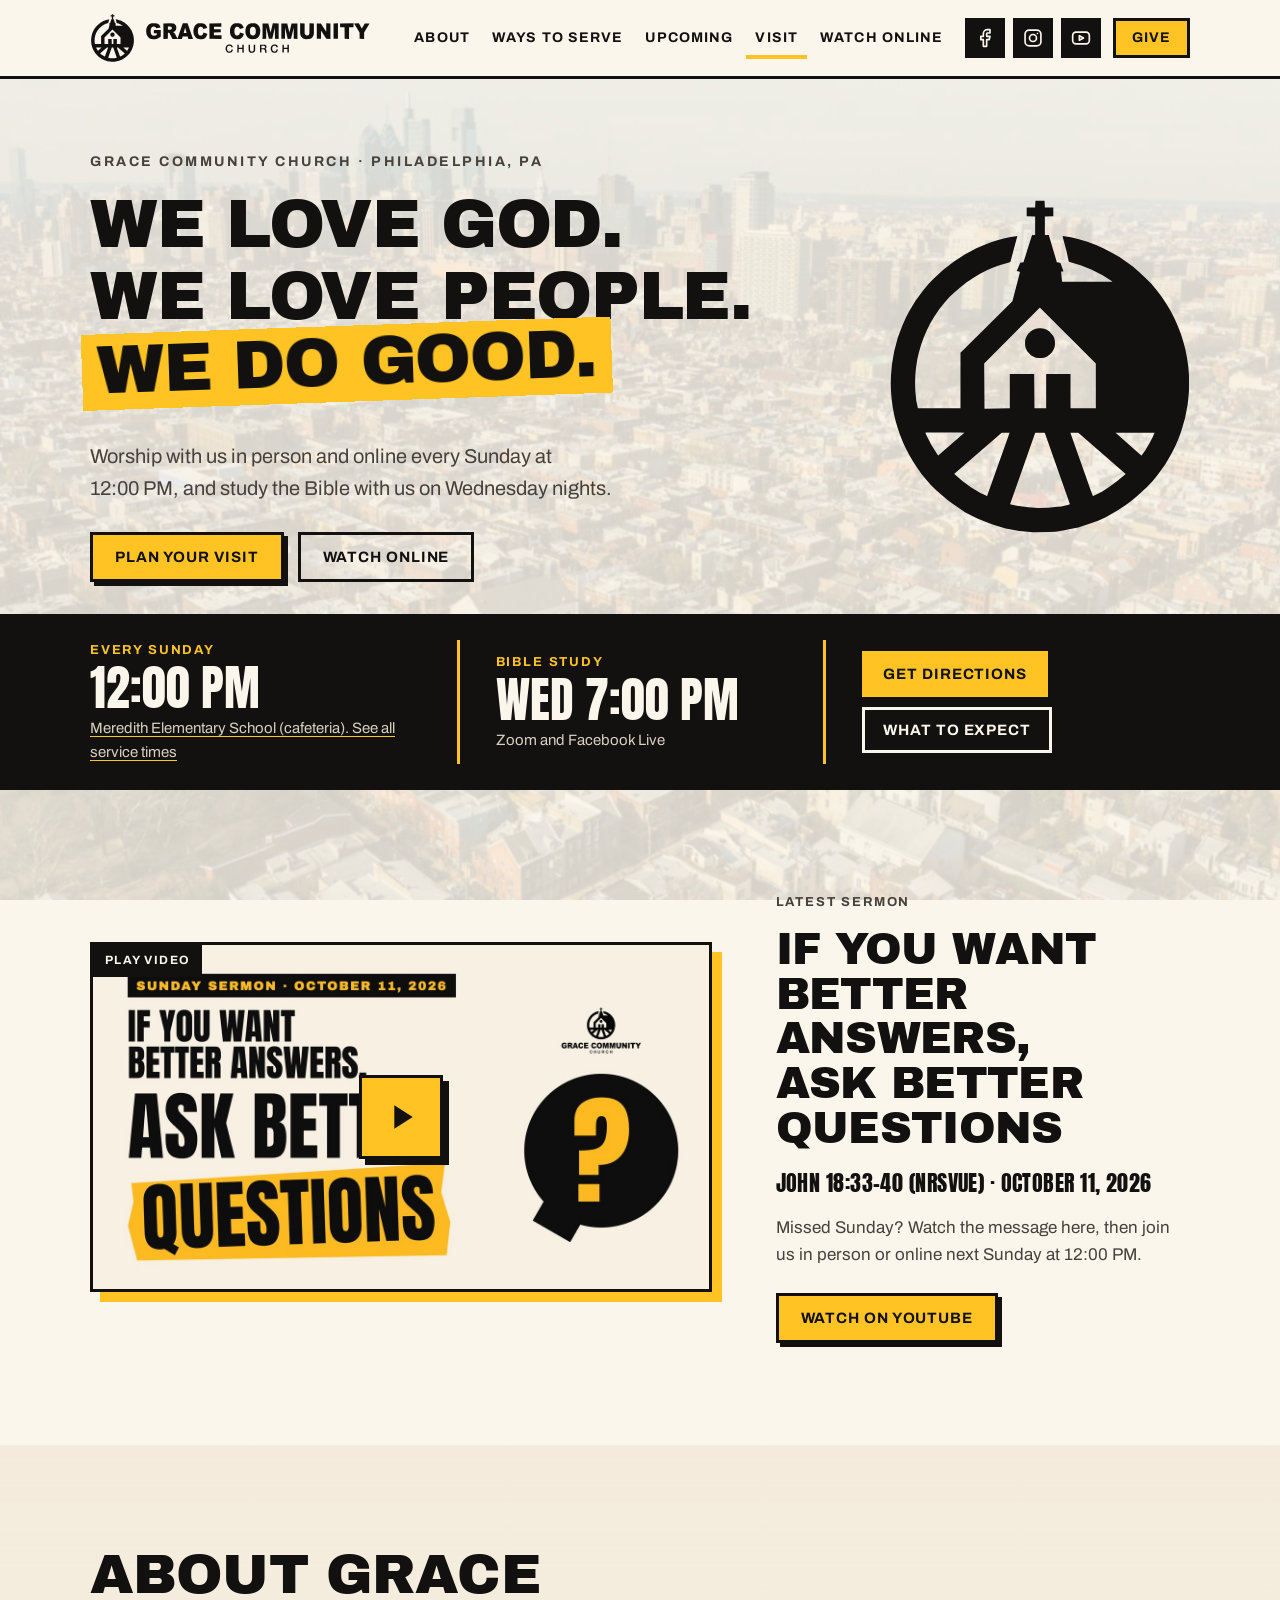
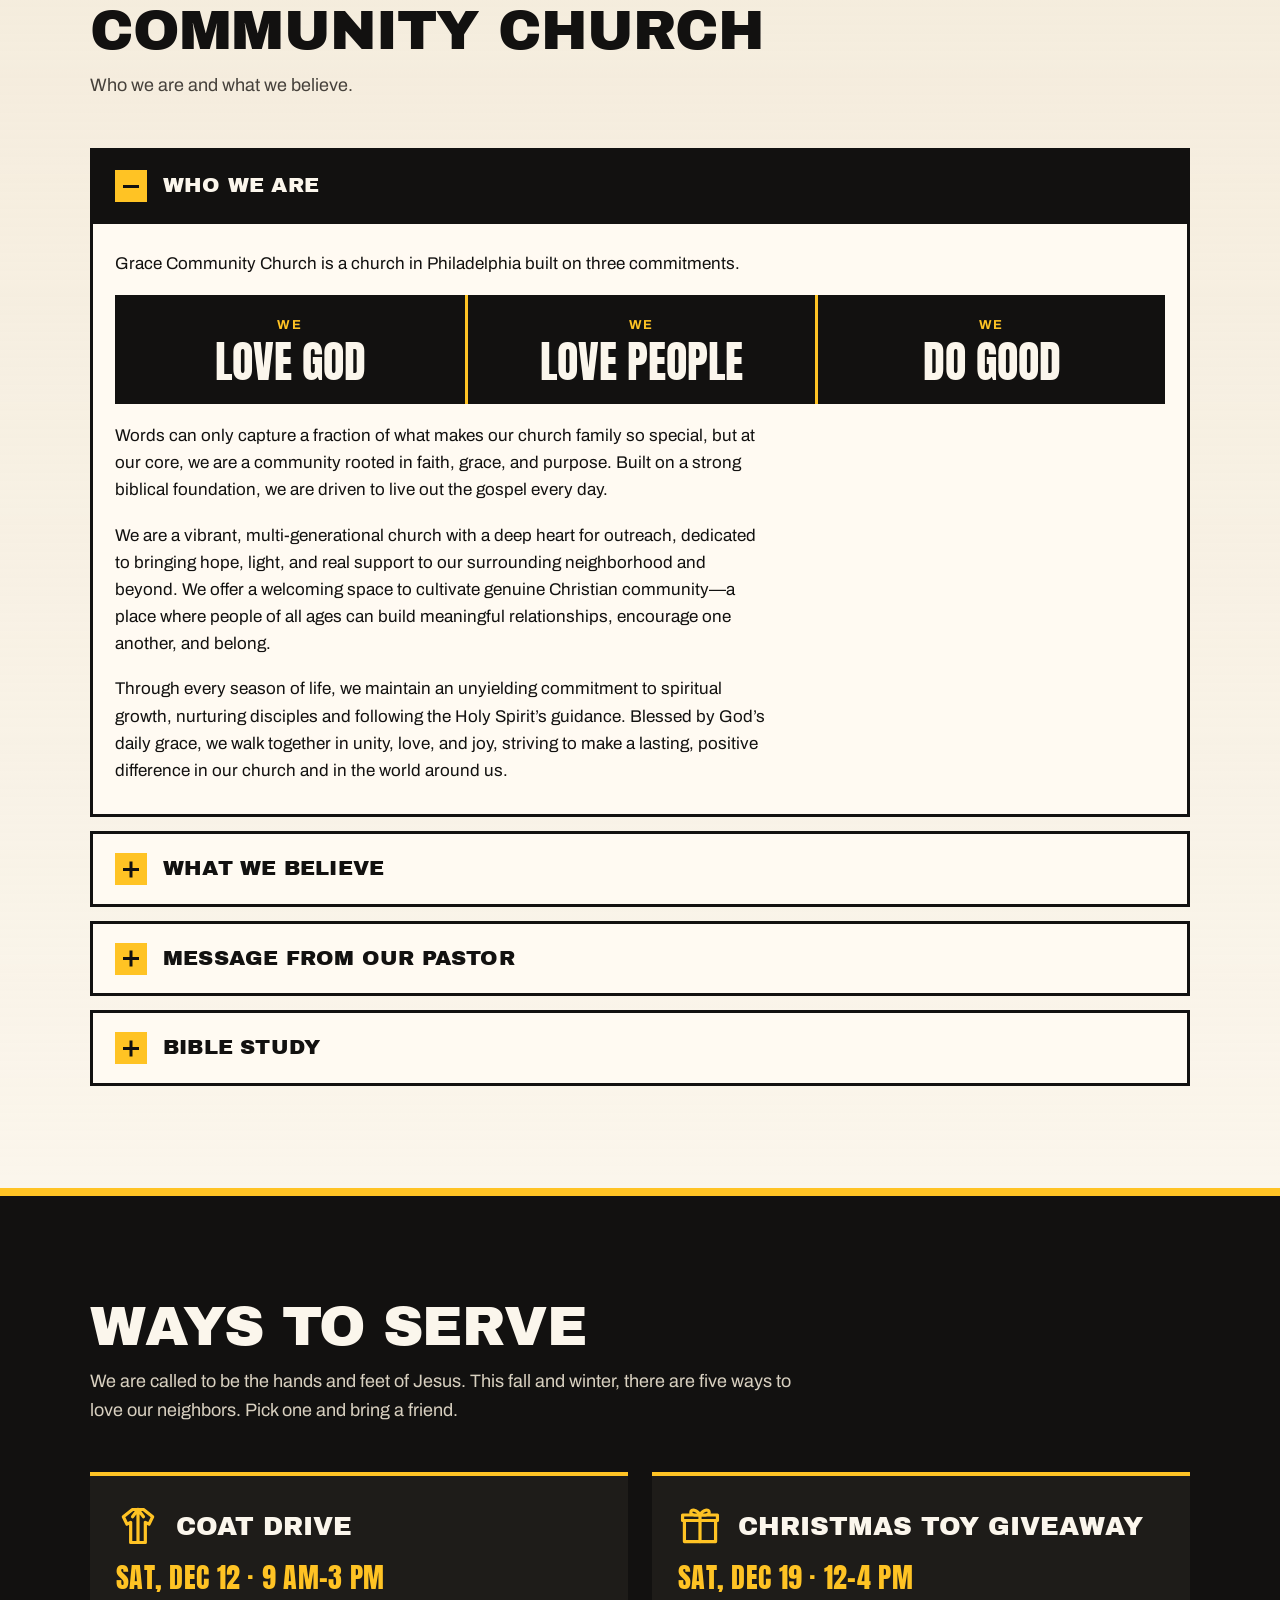
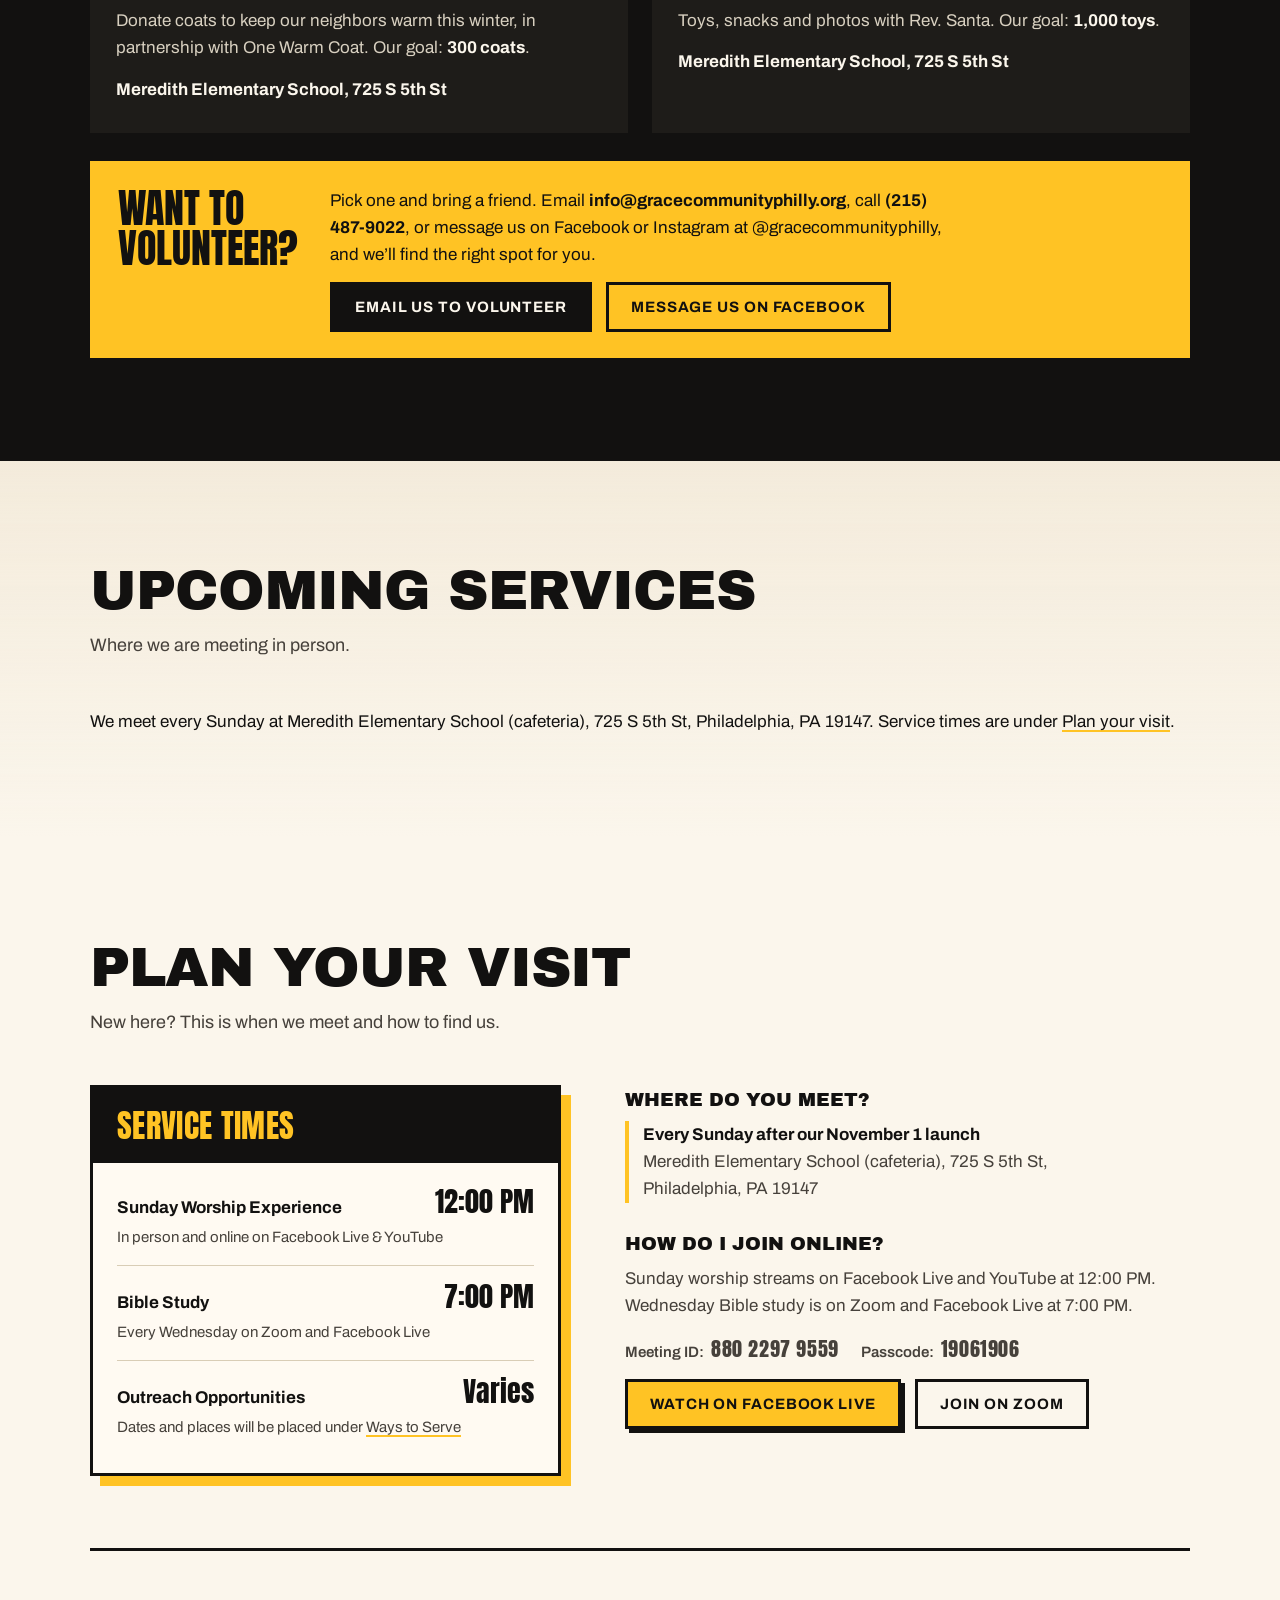
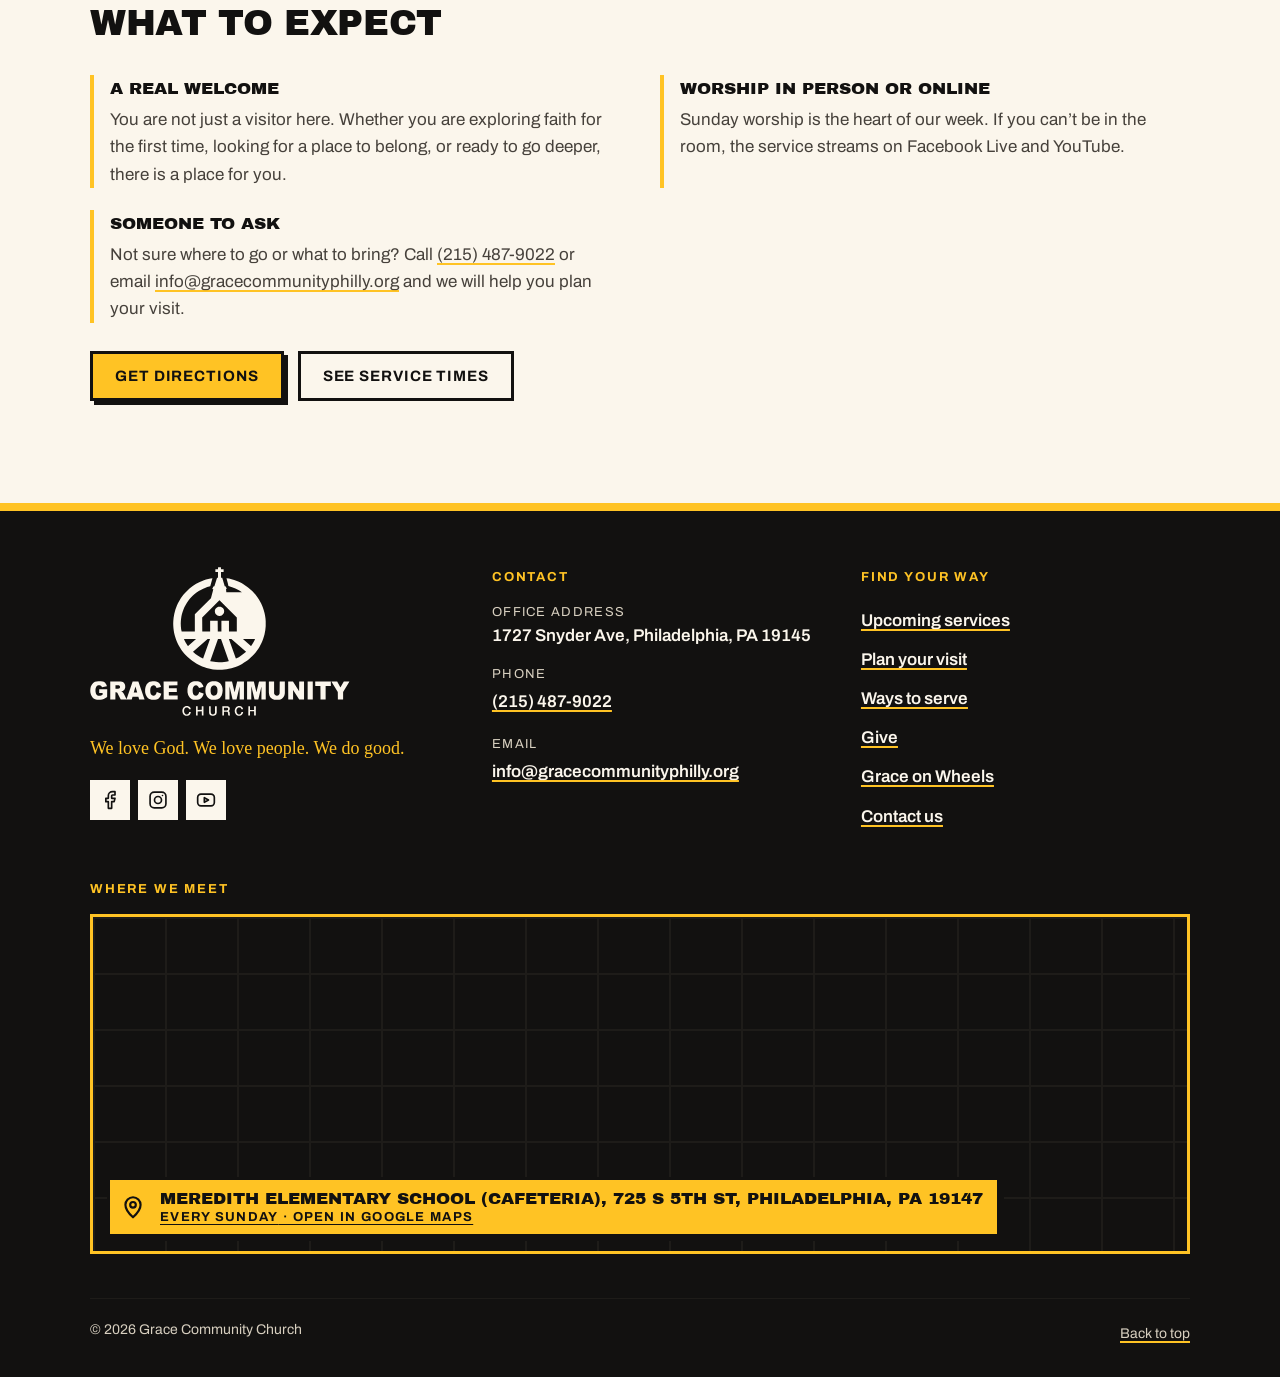
==== index.html @ 751a04d6 "2026-10-18: Clean web addresses and connect forms - Added .htaccess: /give instead of /give.html, / " ====
<!DOCTYPE html>
<html lang="en">
<head>
<!-- [H1] Page title, description, social sharing and icons -->
<meta charset="utf-8">
<!--
=====================================================================================================
  GRACE COMMUNITY CHURCH: index.html   ·   MAP & LEGEND
  The home page. Its CSS is in assets/site.css and the shared settings and behaviour in
  assets/site.js (both shared with give.html, contact.html and graceonwheels.html); this page's
  own JavaScript is in the <script> block at the bottom. Search for a tag in [brackets] below to jump to that part.
=====================================================================================================

  PAGE MAP (top to bottom)
  ------------------------
  <head>
    [H1] Page title, description, social-share (Open Graph) tags, favicons
    [H2] Structured data (JSON-LD) for Google: church details + dated events   ← keep events current
    [H3] Google Fonts: Anton, Archivo (400/600/700), Archivo Black, Permanent Marker.
         Quotes and the pastor's signature use the system serif (Georgia).
    [H4] Link to assets/site.css: all CSS (it has its own table of contents at the top)
  <body>
    [1]  Skip link (keyboard users jump straight to the content)
    [2]  Header: logo + main navigation (#site-nav), mobile "Menu" button
    [3]  Hero carousel (#top): slides welcome / launch / bible / food,
         then the black "strip" with this Sunday's time, Bible study time and directions
    [4]  Latest sermon (#sermon)                                                ← update weekly
    [5]  About (#about): four accordions
           5a Who we are
           5b What we believe (#believe)
           5c Message from our pastor
           5d Bible study (#bible-study), including last week's Bible study video ← update weekly
    [6]  Ways to serve (#serve): food drive (#food)
    [7]  This month at Grace (#gallery): flyer tiles that open in the lightbox
    [8]  Upcoming services (#upcoming): one card per dated service
    [9]  Lightbox popup (#lightbox) used by the gallery
    [10] Plan your visit (#visit): service times, where we meet, joining online,
         What to expect (#expect)
    [11] Footer: logo, contact, quick links, "Where we meet" map (#map), copyright
    [12] assets/site.js (SITE settings: meeting places, photos, forms), then this page's own <script>

  LEGEND: attributes and classes you will see everywhere
  -----------------------------------------------------
  data-until="YYYY-MM-DD"  The element is removed the day AFTER this date (by the script in [12]).
  data-from="YYYY-MM-DD"   The element stays hidden until this date.
                           Note: both need JavaScript; without it, expired items still show.
  data-dir                 A "Get directions" link; the script points it at this Sunday's location.
  data-open                The accordion that starts open.
  data-cap                 Caption shown in the lightbox for a gallery flyer.
  .band                    Black section with cream text.     .tint   Soft cream gradient section.
  .hl                      Tilted yellow highlight block in a headline.
  .btn / .btn.quiet        Yellow button / outlined button.
  .m-only                  Nav item shown only in the mobile menu.
  .d-1 … .d-7              Order of the nav items on wide screens (mobile uses source order).
  .sr-only                 Text for screen readers only, e.g. "(opens in a new tab)".
  .js (on <html>)          Added by the first script line; CSS uses it to tell JS-on from JS-off.

  WEEKLY UPDATE CHECKLIST
  -----------------------
  After Sunday:     [4] poster image (images/sermon-YYYY-MM-DD.jpg), the YouTube link (2 places),
                    the play button's aria-label, the title, scripture and date.
  After Wednesday:  [5d] the Bible study video link (2 places), poster image, title and date;
                    the flyer's alt text if the graphic changes.
  New month:        [3] hero slides, [7] flyers, [8] service cards, [10] "Where do you meet?",
                    [H2] JSON-LD events, and SITE.meetingPlaces in assets/site.js.

  VALUES REPEATED ACROSS THE PAGE (change every copy)
  ---------------------------------------------------
  Zoom meeting ID 880 2297 9559 and passcode 19061906: shown 5 times, Zoom link 5 times
  Facebook page link: 6 times ·  Give (Tithe.ly) link: on give.html only ·  Phone: 3 times ·  Email: 5 times
=====================================================================================================
-->
<meta name="viewport" content="width=device-width, initial-scale=1, viewport-fit=cover">
<title>Grace Community Church | Philadelphia, PA - Where We Love God, Love People and Do Good!</title>
<meta name="description" content="Grace Community Church in Philadelphia. Sunday worship at 12:00 PM in person and online, and Bible study Wednesdays at 7:00 PM on Zoom and Facebook Live.">
<link rel="canonical" href="https://gracecommunityphilly.org/">
<meta property="og:url" content="https://gracecommunityphilly.org/">
<meta property="og:image" content="https://gracecommunityphilly.org/images/share.jpg">
<meta property="og:image:width" content="1200">
<meta property="og:image:height" content="630">
<meta property="og:site_name" content="Grace Community Church">
<meta name="twitter:card" content="summary_large_image">
<meta property="og:type" content="website">
<meta property="og:title" content="Grace Community Church">
<meta property="og:description" content="We love God. We love people. We do good.">
<meta name="theme-color" content="#121110">
<link rel="icon" href="/favicon.ico" sizes="48x48">
<link rel="icon" href="/favicon.svg" type="image/svg+xml">
<link rel="apple-touch-icon" href="/apple-touch-icon.png">
<!-- [H2] Structured data for Google. Each "Event" is a dated service: add new ones and remove past ones. -->
<script type="application/ld+json">{"@context": "https://schema.org", "@type": "Church", "name": "Grace Community Church", "url": "https://gracecommunityphilly.org/", "image": "https://gracecommunityphilly.org/images/share.jpg", "slogan": "We love God. We love people. We do good.", "address": {"@type": "PostalAddress", "streetAddress": "1727 Snyder Ave", "addressLocality": "Philadelphia", "addressRegion": "PA", "postalCode": "19145", "addressCountry": "US"}, "email": "info@gracecommunityphilly.org", "telephone": "+1-215-487-9022", "sameAs": ["https://www.facebook.com/gracecommunityphilly/", "https://www.instagram.com/gracecommunityphilly/", "https://www.youtube.com/@GraceCommunityPhilly"], "event": [{"@type": "Event", "name": "Sunday service", "startDate": "2026-10-18T12:00:00-04:00", "eventAttendanceMode": "https://schema.org/OfflineEventAttendanceMode", "location": {"@type": "Place", "name": "Mother Bethel AME Church", "address": {"@type": "PostalAddress", "streetAddress": "419 S 6th St", "addressLocality": "Philadelphia", "addressRegion": "PA", "postalCode": "19147", "addressCountry": "US"}}}, {"@type": "Event", "name": "Worship with Mt. Zion United Methodist Church", "startDate": "2026-10-25T11:00:00-04:00", "eventAttendanceMode": "https://schema.org/OfflineEventAttendanceMode", "location": {"@type": "Place", "name": "Mt. Zion United Methodist Church", "address": {"@type": "PostalAddress", "streetAddress": "1530 N 11th St", "addressLocality": "Philadelphia", "addressRegion": "PA", "postalCode": "19122", "addressCountry": "US"}}}, {"@type": "Event", "name": "Grace Community Church official launch service", "startDate": "2026-11-01T15:00:00-05:00", "eventAttendanceMode": "https://schema.org/OfflineEventAttendanceMode", "location": {"@type": "Place", "name": "Meredith Elementary School (cafeteria)", "address": {"@type": "PostalAddress", "streetAddress": "725 S 5th St", "addressLocality": "Philadelphia", "addressRegion": "PA", "postalCode": "19147", "addressCountry": "US"}}, "description": "Friendsgiving Meal at 1:00 PM, then the official launch service at 3:00 PM with guest preacher Rev. Mason Isaiah Bland and the Resurrection Community Church, and the Pennsylvania Baptist State Convention Eastern Region Youth Choir. Free; all are welcome.", "image": "https://gracecommunityphilly.org/images/flyer-launch-service.jpg", "organizer": {"@type": "Organization", "name": "Grace Community Church", "url": "https://gracecommunityphilly.org/"}}]}</script>
<!-- [H3] Web fonts from Google Fonts. Only the styles the page uses: Anton; Archivo 400, 600, 700 (no italic);
     Archivo Black; Permanent Marker. Add a family or weight here before using it in the CSS. -->
<link rel="preconnect" href="https://fonts.googleapis.com">
<link rel="preconnect" href="https://fonts.gstatic.com" crossorigin>
<link rel="stylesheet" href="https://fonts.googleapis.com/css2?family=Anton&family=Archivo:wght@400;600;700&family=Archivo+Black&family=Permanent+Marker&display=swap">
<!-- [H4] All CSS lives in assets/site.css (shared by every page) -->
<link rel="stylesheet" href="/assets/site.css">
</head>
<body>

<!-- Marks the page as JavaScript-enabled before anything draws (see .js in the legend) -->
<script>document.documentElement.classList.add('js');</script>

<!-- ===== [1] SKIP LINK ===== -->
<a class="skip" href="#main">Skip to main content</a>

<!-- ===== [2] HEADER + MAIN NAVIGATION ===== -->
<header class="site-header">
  <div class="wrap">
    <a class="brand" href="#top" aria-label="Grace Community Church, home">
      <span class="emblem" aria-hidden="true"></span>
      <span class="wordmark" aria-hidden="true"></span>
    </a>
    <button class="nav-toggle" id="nav-toggle" type="button" aria-expanded="false" aria-controls="site-nav">
      <span class="bars" aria-hidden="true"></span><span id="nav-toggle-text">Menu</span>
    </button>
    <nav class="site-nav" id="site-nav" aria-label="Main">
      <!-- Nav items are in MOBILE order; .d-1 … .d-7 set the desktop order, .m-only items show on mobile only -->
      <ul>
        <li class="m-only"><a href="#visit">Service times</a></li>
        <li class="d-5"><a href="https://www.facebook.com/gracecommunityphilly/" target="_blank" rel="noopener">Watch online<span class="sr-only"> (opens in a new tab)</span></a></li>
        <li class="d-4"><a href="#visit">Visit</a></li>
        <li class="m-only"><a href="#upcoming" data-dir>Get directions</a></li>
        <li class="m-only"><a href="#expect">What to expect</a></li>
        <li class="d-1"><a href="#about">About<span class="m-txt"> Grace</span></a></li>
        <li class="d-3"><a href="#upcoming">Upcoming<span class="m-txt"> services</span></a></li>
        <li class="d-2"><a href="#serve">Ways to serve</a></li>
        <li class="soc-li d-6"><div class="soc-row"><div class="social">
          <a href="https://www.facebook.com/gracecommunityphilly/" target="_blank" rel="noopener" aria-label="Facebook (opens in a new tab)"><svg viewBox="0 0 24 24" aria-hidden="true"><path d="M18 2h-3a5 5 0 0 0-5 5v3H7v4h3v8h4v-8h3l1-4h-4V7a1 1 0 0 1 1-1h3z"/></svg></a>
          <a href="https://www.instagram.com/gracecommunityphilly/" target="_blank" rel="noopener" aria-label="Instagram (opens in a new tab)"><svg viewBox="0 0 24 24" aria-hidden="true"><rect x="2.5" y="2.5" width="19" height="19" rx="5"/><circle cx="12" cy="12" r="4.2"/><path d="M17.400 6.600h.01"/></svg></a>
          <a href="https://www.youtube.com/@GraceCommunityPhilly" target="_blank" rel="noopener" aria-label="YouTube (opens in a new tab)"><svg viewBox="0 0 24 24" aria-hidden="true"><rect x="2" y="5" width="20" height="14" rx="4"/><path d="M10 9.200v5.600l5-2.800z"/></svg></a>
        </div><a class="btn quiet bs-cta" href="#bible-study">Bible study</a></div></li>
        <li class="give-li d-7"><a class="btn" href="/give">Give</a></li>
      </ul>
    </nav>
  </div>
</header>
<!-- ===== /[2] END HEADER ===== -->

<main id="main">

<!-- ===== [3] HERO CAROUSEL #top =====
     Each .slide is one panel. data-slide names it (used by SITE.heroImages), data-name is read out
     to screen readers, data-until / data-from add or retire it by date. The first slide holds the page's only <h1>. -->
<section class="hero" id="top" aria-roledescription="carousel" aria-label="Highlights">
  <div class="hero-stage">
  <div class="hero-bgs" aria-hidden="true" id="hero-bgs"></div>
  <div class="wrap hero-inner" id="hero-carousel">
    <div class="slides" id="hero-slides" aria-live="off">
      <!-- Slide: Welcome (always shown) -->
      <div class="slide is-active" role="group" aria-roledescription="slide" aria-label="Welcome" data-slide="welcome" data-name="Welcome">
        <div class="hero-copy">
          <h1 class="hero-h"><span class="h1-name">Grace Community Church&nbsp;· Philadelphia, PA</span> <span class="h1-motto"><span>We love God.</span><span>We love people.</span><span class="hl">We do good.</span></span></h1>
          <p class="lede">Worship with us in person and online every Sunday at 12:00&nbsp;PM, and study the Bible with us on Wednesday nights.<span data-until="2026-11-01"> Our official launch service is Sunday, November&nbsp;1 at 3:00&nbsp;PM.</span></p>
          <div class="actions">
            <a class="btn" href="#visit">Plan your visit</a>
            <a class="btn quiet" href="https://www.facebook.com/gracecommunityphilly/" target="_blank" rel="noopener">Watch online<span class="sr-only"> (opens in a new tab)</span></a>
          </div>
        </div>
        <span class="emblem hero-emblem" aria-hidden="true"></span>
      </div>
      <!-- Slide: Launch service (until Nov 1) -->
      <div class="slide" role="group" aria-roledescription="slide" aria-label="Launch service" data-slide="launch" data-name="Launch service" data-until="2026-11-01">
        <div class="hero-copy">
          <h2 class="hero-h"><span class="h1-name">Save the date</span> <span class="h1-motto"><span>Official</span><span>launch</span><span class="hl">service.</span></span></h2>
          <p class="lede">A Friendsgiving Meal at 1:00&nbsp;PM, then our first worship service at 3:00&nbsp;PM with guest preacher Rev.&nbsp;Mason Isaiah Bland and the Pennsylvania Baptist State Convention Eastern Region Youth Choir. Free, and all are welcome.</p>
          <div class="actions">
            <a class="btn" href="#upcoming">See upcoming services</a>
          </div>
        </div>
        <div class="ticket">
          <span class="tag">Save the date</span>
          <p class="when">Nov&nbsp;1</p>
          <p class="time">Meal 1:00&nbsp;PM&nbsp;· Service 3:00&nbsp;PM</p>
          <p class="what">Official launch service</p>
          <p class="where">Meredith Elementary School (cafeteria), 725&nbsp;S&nbsp;5th&nbsp;St</p>
        </div>
      </div>
      <!-- Slide: Bible study, Methodism 101 (starts Oct 21; until Nov 30) -->
      <div class="slide" role="group" aria-roledescription="slide" aria-label="Bible study" data-slide="bible" data-name="Bible study" data-until="2026-11-30">
        <div class="hero-copy">
          <h2 class="hero-h"><span class="h1-name">Bible study&nbsp;· Starts Wednesday, October&nbsp;21</span> <span class="h1-motto"><span>Bible study:</span><span class="hl">Methodism 101.</span></span></h2>
          <p class="lede">Where did we come from? The story of Methodism, Wesley’s three simple rules and the Wesleyan Quadrilateral. Wednesdays at 7:00&nbsp;PM on Zoom and Facebook Live.</p>
          <p class="zoom-id"><span>Meeting ID: <b>880 2297 9559</b></span> <span>Passcode: <b>19061906</b></span></p>
          <div class="actions">
            <a class="btn" href="https://us06web.zoom.us/j/88022979559?pwd=G7K6SVRMGFtdgMQQwhhbsYrDfUQAPT.1" target="_blank" rel="noopener">Join on Zoom<span class="sr-only"> (opens in a new tab)</span></a>
            <a class="btn quiet" href="/biblestudy/thisweek/lesson.pdf">Download this week’s lesson</a>
          </div>
        </div>
        <div class="ticket">
          <span class="tag">Starts Wed, Oct&nbsp;21</span>
          <p class="when">7:00&nbsp;PM</p>
          <p class="time">Zoom + Facebook Live</p>
          <p class="what">Methodism 101</p>
          <p class="where">Our Methodist story, Wesley’s three simple rules and the Quadrilateral.</p>
        </div>
      </div>
      <!-- Slide: Food drive (until Nov 1) -->
      <div class="slide" role="group" aria-roledescription="slide" aria-label="Food drive" data-slide="food" data-name="Food drive" data-until="2026-11-01">
        <div class="hero-copy">
          <h2 class="hero-h"><span class="h1-name">Food Drive 2026</span> <span class="h1-motto"><span>Give thanks</span><span class="hl">&amp; give back.</span></span></h2>
          <p class="lede">Help us fill holiday tables for 150 South Philly families. Bring canned and boxed sides to one of our partner churches, or to our launch service on Sunday, November&nbsp;1.</p>
          <div class="actions">
            <a class="btn" href="#food">What to bring and where</a>
          </div>
        </div>
        <div class="ticket">
          <span class="tag">Drive ends</span>
          <p class="when">Nov&nbsp;1</p>
          <p class="time">Goal: 150 families</p>
          <p class="what">Three drop-off spots</p>
          <p class="where">Greater Mt. Sinai, St. Paul Chapel Baptist or our Nov&nbsp;1 launch service</p>
        </div>
      </div>
    </div>
    <!-- Carousel controls: previous, dots (built by the script), next, pause -->
    <div class="hero-ctl">
      <button type="button" id="hs-prev" aria-label="Previous slide"><svg viewBox="0 0 24 24" aria-hidden="true"><path d="M15 5l-7 7 7 7"/></svg></button>
      <div class="dots" role="group" aria-label="Choose a slide" id="hs-dots"></div>
      <button type="button" id="hs-next" aria-label="Next slide"><svg viewBox="0 0 24 24" aria-hidden="true"><path d="M9 5l7 7-7 7"/></svg></button>
      <button type="button" id="hs-pause" aria-label="Pause slide rotation"><svg viewBox="0 0 24 24" aria-hidden="true"><path id="hs-pause-icon" d="M9 5v14M15 5v14"/></svg></button>
    </div>
  </div>
  </div>
  <!-- Black strip under the hero. The script rewrites the Sunday cell from SITE.meetingPlaces. -->
  <div class="band strip" aria-label="For first-time visitors">
    <div class="wrap">
      <a class="cell" href="#visit" id="sun-cell">
        <span class="label" id="sun-label">Sunday Worship Experience</span>
        <span class="big" id="sun-time">12:00&nbsp;PM</span>
        <span class="small" id="sun-place">In person and online. See all service times</span>
      </a>
      <div class="cell">
        <span class="label">Bible Study</span>
        <span class="big">Wed 7:00&nbsp;PM</span>
        <span class="small">Zoom and Facebook Live</span>
      </div>
      <div class="cell acts">
        <a class="btn" href="#upcoming" data-dir>Get directions</a>
        <a class="btn quiet" href="#expect">What to expect</a>
      </div>
    </div>
  </div>
</section>

<!-- ===== /[3] END HERO ===== -->

<!-- ===== [4] LATEST SERMON #sermon   ← UPDATE WEEKLY =====
     Change: poster image, YouTube link (poster AND button), the aria-label, title, scripture/date line. -->
<section class="section" id="sermon" aria-labelledby="sermon-h">
  <div class="wrap sermon">
    <div class="video" id="sermon-video">
      <a class="video-poster" id="sermon-poster" href="https://www.youtube.com/watch?v=ulzyHtQF1J8" target="_blank" rel="noopener" aria-label="Play the latest sermon: If You Want Better Answers, Ask Better Questions">
        <img src="images/sermon-2026-10-11.jpg" width="1280" height="720" alt="" decoding="async">
        <span class="play" aria-hidden="true"><svg viewBox="0 0 24 24"><path d="M8 5v14l11-7z"/></svg></span>
        <span class="host" aria-hidden="true">Watch on YouTube</span>
      </a>
    </div>
    <div class="sermon-copy">
      <p class="label">Latest sermon</p>
      <h2 id="sermon-h">If You Want Better Answers, Ask Better Questions</h2>
      <p class="ref">John 18:33–40 (NRSVUE)&nbsp;· October&nbsp;11, 2026</p>
      <p>Missed Sunday? Watch the message here, then join us in person or online next Sunday at 12:00&nbsp;PM.</p>
      <div class="actions">
        <a class="btn" id="sermon-yt" href="https://www.youtube.com/watch?v=ulzyHtQF1J8" target="_blank" rel="noopener">Watch on YouTube<span class="sr-only"> (opens in a new tab)</span></a>
      </div>
    </div>
  </div>
</section>

<!-- ===== /[4] END LATEST SERMON ===== -->

<!-- ===== [5] ABOUT #about =====
     Four accordions. All open without JavaScript; the script collapses all but the one marked data-open. -->
<section class="section tint" id="about" aria-labelledby="about-h">
  <div class="wrap">
    <div class="section-head">
      <h2 id="about-h">About Grace Community Church</h2>
      <p>Who we are and what we believe.</p>
    </div>

    <div class="acc">
      <!-- [5a] Who we are (starts open) -->
      <h3><button class="acc-btn" type="button" id="acc-b1" aria-controls="acc-p1" data-open><span class="pm" aria-hidden="true"></span>Who we are</button></h3>
      <div class="acc-panel" id="acc-p1" role="region" aria-labelledby="acc-b1">
        <p>Grace Community Church is a church in Philadelphia built on three commitments.</p>
        <ul class="values">
          <li><span class="label">We</span><strong>Love God</strong></li>
          <li><span class="label">We</span><strong>Love people</strong></li>
          <li><span class="label">We</span><strong>Do good</strong></li>
        </ul>
        <p>Words can only capture a fraction of what makes our church family so special, but at our core, we are a community rooted in faith, grace, and purpose. Built on a strong biblical foundation, we are driven to live out the gospel every day.</p>
        <p>We are a vibrant, multi-generational church with a deep heart for outreach, dedicated to bringing hope, light, and real support to our surrounding neighborhood and beyond. We offer a welcoming space to cultivate genuine Christian community—a place where people of all ages can build meaningful relationships, encourage one another, and belong.</p>
        <p>Through every season of life, we maintain an unyielding commitment to spiritual growth, nurturing disciples and following the Holy Spirit’s guidance. Blessed by God’s daily grace, we walk together in unity, love, and joy, striving to make a lasting, positive difference in our church and in the world around us.</p>
      </div>
    </div>

    <!-- [5b] What we believe #believe -->
    <div class="acc" id="believe">
      <h3><button class="acc-btn" type="button" id="acc-b2" aria-controls="acc-p2"><span class="pm" aria-hidden="true"></span>What we believe</button></h3>
      <div class="acc-panel" id="acc-p2" role="region" aria-labelledby="acc-b2">
        <p>We believe in God the Father Almighty, maker of heaven and earth. We believe in Jesus Christ, His only Son and our Lord, who was crucified, rose again on the third day and will return. We believe in the Holy Spirit, in one universal Church, in the forgiveness of sins, in the resurrection of the body and in life everlasting.</p>
        <p class="src">Drawn from the Apostles’ Creed.</p>
      </div>
    </div>

    <div class="acc">
      <!-- [5c] Message from our pastor -->
      <h3><button class="acc-btn" type="button" id="acc-b4" aria-controls="acc-p4"><span class="pm" aria-hidden="true"></span>Message from our pastor</button></h3>
      <div class="acc-panel" id="acc-p4" role="region" aria-labelledby="acc-b4">
        <div class="pastor">
          <div class="col letter">
            <p>Dear Friend,</p>
            <p>On behalf of the Grace Community Church family, welcome to our digital home! We are so glad you have taken the time to visit our website and discover what we are all about.</p>
            <p>We are standing at the threshold of a dynamic, exciting new season. I believe God is leading us onto a fresh and uncharted path filled with energy, innovation, and purpose. We are stepping boldly into new territory together, expectant for all the ways God will move in our lives and in our surrounding community. As we launch into this new chapter, please know that you aren’t just a site visitor—you are warmly invited to step into this adventure with us.</p>
            <p>A scripture that continues to inspire our vision for this journey comes from the book of Numbers, where Moses invites his family to join them on the trail to the promised land:</p>
            <blockquote>“We’re leaving for the place the Lord has promised us. He has said that all will go well for us. So come along, and we will make sure that all goes well for you.” <cite>(Numbers 10:29 CEV)</cite></blockquote>
            <p>Just like Moses, we want to invite you to “come along” and help shape what’s next. Whether you are exploring faith for the very first time, looking for a place to belong, or ready to deepen your walk with Jesus, there is a place for you here at Grace Community Church.</p>
            <p>Feel free to connect with us if you have any questions or if we can support you in any way. We can’t wait to meet you in person soon!</p>
            <p class="sign">Always with love (and forever in His service),<br><strong>Rev.&nbsp;Arian B. Harris</strong></p>
          </div>
          <div class="photo-slot"><img src="images/pastor.jpg" width="720" height="900" alt="Rev. Arian B. Harris" loading="lazy" decoding="async"></div>
        </div>
      </div>
    </div>

    <!-- [5d] Bible study #bible-study: details, series graphic, then last week's video (UPDATE WEEKLY) -->
    <div class="acc" id="bible-study">
      <h3><button class="acc-btn" type="button" id="acc-b5" aria-controls="acc-p5"><span class="pm" aria-hidden="true"></span>Bible study</button></h3>
      <div class="acc-panel" id="acc-p5" role="region" aria-labelledby="acc-b5">
        <p>Study the Bible with us every Wednesday at 7:00&nbsp;PM. Join the conversation on Zoom, or watch on Facebook Live.</p>
        <ul class="values">
          <li><span class="label">Every Wednesday</span><strong>7:00&nbsp;PM</strong></li>
          <li><span class="label">Join on</span><strong>Zoom</strong></li>
          <li><span class="label">Watch on</span><strong>Facebook Live</strong></li>
        </ul>
        <div class="bs-row">
          <div class="bs-col">
            <p data-until="2026-11-30"><strong>Starting October&nbsp;21: Methodism&nbsp;101.</strong> The story of Methodism, from John Wesley to the UMC, AME, AME Zion and CME churches, plus Wesley’s three simple rules and the Wesleyan Quadrilateral.</p>
            <div>
              <p class="zoom-id" style="margin-top:0"><span>Meeting ID: <b>880 2297 9559</b></span> <span>Passcode: <b>19061906</b></span></p>
              <p style="margin-top:8px">Zoom link: <a href="https://us06web.zoom.us/j/88022979559?pwd=G7K6SVRMGFtdgMQQwhhbsYrDfUQAPT.1" target="_blank" rel="noopener">us06web.zoom.us/j/88022979559<span class="sr-only"> (opens in a new tab)</span></a></p>
            </div>
            <div class="actions" style="margin-top:4px">
              <a class="btn" href="https://us06web.zoom.us/j/88022979559?pwd=G7K6SVRMGFtdgMQQwhhbsYrDfUQAPT.1" target="_blank" rel="noopener">Join on Zoom<span class="sr-only"> (opens in a new tab)</span></a>
              <a class="btn quiet" href="/biblestudy/thisweek/lesson.pdf">Download this week’s lesson</a>
            </div>
          </div>
          <a class="bs-flyer" href="images/bible-study-weekly.jpg" target="_blank" rel="noopener" aria-label="Open the Bible study graphic full size (opens in a new tab)"><img src="images/bible-study-weekly.jpg" width="1080" height="1080" alt="Bible Study. All are welcome! Bring a friend, your Bible and your questions. Every Wednesday at 7:00 PM ET on Zoom and Facebook Live. Zoom Meeting ID 880 2297 9559, passcode 19061906." loading="lazy" decoding="async"></a>
        </div>
        <!-- Last week's Bible study video: change the YouTube link (2 places), poster image, title and date -->
        <div class="bs-row bs-watch">
          <div class="video" id="bs-video">
            <a class="video-poster" id="bs-poster" href="https://www.youtube.com/watch?v=VxR6LyOmMp4" target="_blank" rel="noopener" aria-label="Play last week’s Bible study: The Apostles’ Creed, Part 2: Us, Too">
              <img src="images/bible-study-2026-10-14.jpg" width="1280" height="720" alt="" loading="lazy" decoding="async">
              <span class="play" aria-hidden="true"><svg viewBox="0 0 24 24"><path d="M8 5v14l11-7z"/></svg></span>
              <span class="host" aria-hidden="true">Watch on YouTube</span>
            </a>
          </div>
          <div class="sermon-copy">
            <p class="label">Last week’s Bible study</p>
            <h4 class="bs-title">The Apostles’ Creed, Part 2: “Us, Too”</h4>
            <p class="ref">Wednesday, October&nbsp;14, 2026</p>
            <p>Missed Wednesday? Catch up here, then join us live next Wednesday at 7:00&nbsp;PM.</p>
            <div class="actions">
              <a class="btn" href="https://www.youtube.com/watch?v=VxR6LyOmMp4" target="_blank" rel="noopener">Watch on YouTube<span class="sr-only"> (opens in a new tab)</span></a>
            </div>
          </div>
        </div>
      </div>
    </div>
  </div>
</section>

<!-- ===== /[5] END ABOUT ===== -->

<!-- ===== [6] WAYS TO SERVE #serve =====
     One <article class="min"> per opportunity. When every one has expired, the "New opportunities" line shows instead. -->
<section class="band section" id="serve" aria-labelledby="min-h">
  <div class="wrap">
    <div class="section-head">
      <h2 id="min-h">Ways to serve</h2>
      <p>We are called to be the hands and feet of Jesus. This fall and winter, there are five ways to love our neighbors. Pick one and bring a friend.</p>
    </div>
    <div class="min-grid">
      <article class="min wide" id="food" data-until="2026-11-01">
        <div class="min-top">
          <svg viewBox="0 0 24 24" aria-hidden="true"><path d="M3 9.5h18l-1.800 10.500H4.800z"/><path d="M8 9.5l3-6"/><path d="M16 9.5l-3-6"/><path d="M9 13v3.500M12 13v3.500M15 13v3.500"/></svg>
          <h3>Give Thanks &amp; Give Back Food Drive 2026</h3>
        </div>
        <p class="when">Sept&nbsp;20&nbsp;– Nov&nbsp;1, 2026</p>
        <p>We are joining with Greater Mount Sinai Baptist Church, St. Paul Chapel Baptist Church and Fresh Fire Word of Life Ministries. Our goal: holiday sides for <strong>150 families</strong>.</p>
        <div class="food">
          <div>
            <h4>Requested items</h4>
            <ul class="items">
              <li>Canned green beans</li><li>Canned corn</li><li>Boxed macaroni</li>
              <li>Boxed stuffing</li><li>Cranberry sauce</li><li>Gravy</li>
              <li>Cornbread mix</li>
            </ul>
          </div>
          <div>
            <h4>Drop-off locations</h4>
            <ul class="drops">
              <li><strong>Greater Mt. Sinai Baptist Church</strong><address>1228-30&nbsp;S.&nbsp;21st&nbsp;St, Philadelphia, PA&nbsp;19146</address>
                <a href="https://www.google.com/maps/dir/?api=1&amp;destination=1228+S+21st+St%2C+Philadelphia%2C+PA+19146" target="_blank" rel="noopener">Get directions<span class="sr-only"> to Greater Mt. Sinai Baptist Church (opens in a new tab)</span></a></li>
              <li><strong>St. Paul Chapel Baptist Church</strong><address>1217&nbsp;S.&nbsp;21st&nbsp;St, Philadelphia, PA&nbsp;19146</address>
                <a href="https://www.google.com/maps/dir/?api=1&amp;destination=1217+S+21st+St%2C+Philadelphia%2C+PA+19146" target="_blank" rel="noopener">Get directions<span class="sr-only"> to St. Paul Chapel Baptist Church (opens in a new tab)</span></a></li>
              <li><strong>Our launch service&nbsp;· Sunday, Nov&nbsp;1</strong><address>Meredith Elementary School (cafeteria), 725&nbsp;S&nbsp;5th&nbsp;St, Philadelphia, PA&nbsp;19147</address>
                <a href="https://www.google.com/maps/dir/?api=1&amp;destination=725+S+5th+St%2C+Philadelphia%2C+PA+19147" target="_blank" rel="noopener">Get directions<span class="sr-only"> to Meredith Elementary School (opens in a new tab)</span></a></li>
            </ul>
          </div>
        </div>
      </article>
      <!-- Serve With Us events (fall & winter 2026). Each card removes itself the day after its event. -->
      <article class="min" id="thanksgiving-meal" data-until="2026-11-26">
        <div class="min-top">
          <svg viewBox="0 0 24 24" aria-hidden="true"><circle cx="12" cy="13" r="6.500"/><circle cx="12" cy="13" r="3"/><path d="M3 4v5.500M3 9.500c1.500 0 1.500-1.500 1.500-1.500V4M3 9.500V20M21 4c-1.500 1-2 3-2 5.500h2V20"/></svg>
          <h3>Community Thanksgiving Meal</h3>
        </div>
        <p class="when">Thu, Nov&nbsp;26&nbsp;· 12–4&nbsp;PM</p>
        <p>Come share a meal, or help us serve it. Everyone is welcome.</p>
        <p class="where">Location to be announced</p>
      </article>
      <article class="min" id="closet-fest" data-until="2026-12-05">
        <div class="min-top">
          <svg viewBox="0 0 24 24" aria-hidden="true"><path d="M8 3l-5 3 2 4 2-1v12h10V9l2 1 2-4-5-3c0 1.700-1.800 3-4 3S8 4.700 8 3z"/></svg>
          <h3>Clean Out Your Closet Fest</h3>
        </div>
        <p class="when">Sat, Dec&nbsp;5&nbsp;· 9&nbsp;AM–1&nbsp;PM</p>
        <p>Bring the clothes you no longer wear. Our partner pays us by the pound, and that money dry-cleans donated coats. <strong>It costs $4 to clean one coat.</strong></p>
        <p class="where">Meredith Elementary School, 725&nbsp;S&nbsp;5th&nbsp;St</p>
      </article>
      <article class="min" id="coat-drive" data-until="2026-12-12">
        <div class="min-top">
          <svg viewBox="0 0 24 24" aria-hidden="true"><path d="M9 3h6l5 4-2 4-2-1v11H8V10l-2 1-2-4z"/><path d="M12 3v18M12 3l-3 4M12 3l3 4"/></svg>
          <h3>Coat Drive</h3>
        </div>
        <p class="when">Sat, Dec&nbsp;12&nbsp;· 9&nbsp;AM–3&nbsp;PM</p>
        <p>Donate coats to keep our neighbors warm this winter, in partnership with One Warm Coat. Our goal: <strong>300 coats</strong>.</p>
        <p class="where">Meredith Elementary School, 725&nbsp;S&nbsp;5th&nbsp;St</p>
      </article>
      <article class="min" id="toy-giveaway" data-until="2026-12-19">
        <div class="min-top">
          <svg viewBox="0 0 24 24" aria-hidden="true"><rect x="3.500" y="9" width="17" height="11.500"/><path d="M2.500 9h19V6h-19zM12 6v14.500M12 6c-1.500-3-5-3.500-5-1.500S10 6 12 6zM12 6c1.500-3 5-3.500 5-1.500S14 6 12 6z"/></svg>
          <h3>Christmas Toy Giveaway</h3>
        </div>
        <p class="when">Sat, Dec&nbsp;19&nbsp;· 12–4&nbsp;PM</p>
        <p>Toys, snacks and photos with Rev.&nbsp;Santa. Our goal: <strong>1,000 toys</strong>.</p>
        <p class="where">Meredith Elementary School, 725&nbsp;S&nbsp;5th&nbsp;St</p>
      </article>
    </div>
    <div class="volunteer" data-until="2026-12-19">
      <h3>Want to<br>volunteer?</h3>
      <p>Pick one and bring a friend. Email <a href="mailto:info@gracecommunityphilly.org?subject=I%E2%80%99d%20like%20to%20volunteer">info@gracecommunityphilly.org</a>, call <a href="tel:+12154879022">(215) 487-9022</a>, or message us on Facebook or Instagram at @gracecommunityphilly, and we’ll find the right spot for you.</p>
      <div class="actions">
        <a class="btn" href="mailto:info@gracecommunityphilly.org?subject=I%E2%80%99d%20like%20to%20volunteer">Email us to volunteer</a>
        <a class="btn quiet" href="https://www.facebook.com/gracecommunityphilly/" target="_blank" rel="noopener">Message us on Facebook<span class="sr-only"> (opens in a new tab)</span></a>
      </div>
    </div>
    <p id="serve-empty" hidden>New opportunities to serve will be posted here.</p>
  </div>
</section>

<!-- ===== /[6] END WAYS TO SERVE ===== -->

<!-- ===== [7] THIS MONTH AT GRACE #gallery =====
     One <button class="tile"> per flyer; data-cap is its lightbox caption. The section hides itself when no flyers are current. -->
<section class="section" id="gallery" aria-labelledby="gal-h">
  <div class="wrap">
    <div class="section-head">
      <h2 id="gal-h">This month at Grace</h2>
      <p>Here’s what’s happening this month, and you’re invited to all of it. Tap a flyer for the details.</p>
    </div>
    <div class="gallery" id="gallery-grid">
      <button class="tile" type="button" data-until="2026-10-18" data-cap="Sunday Worship Service at Historic Mother Bethel AME Church, October 11 and 18 at 12:00 PM"><img src="images/flyer-worship.jpg" width="1000" height="1000" alt="Flyer: We invite you to our Sunday Worship Service at Historic Mother Bethel AME Church, 419 S 6th St, Philadelphia, PA 19147. Sunday October 11 and Sunday October 18 at 12:00 PM, also streaming on Facebook Live" loading="lazy" decoding="async"></button>
      <button class="tile" type="button" data-until="2026-11-01" data-cap="Official Launch Service: Sunday, November 1. Friendsgiving Meal at 1:00 PM, Launch Service at 3:00 PM, Meredith Elementary School"><img src="images/flyer-launch-service.jpg" width="1080" height="1080" alt="Flyer: You’re invited! Launch Service, Sunday, November 1. Guest preacher Rev. Mason Isaiah Bland and the Resurrection Community Church. Musical guests: The Pennsylvania Baptist State Convention Eastern Region Youth Choir. Friendsgiving Meal at 1:00 PM and Launch Service at 3:00 PM at Meredith Elementary School, 725 S 5th St, Philadelphia." loading="lazy" decoding="async"></button>
    </div>
  </div>
</section>

<!-- ===== /[7] END GALLERY ===== -->

<!-- ===== [8] UPCOMING SERVICES #upcoming =====
     One <article class="svc"> card per service, retired by data-until. #svc-empty shows when none are left. -->
<section class="section tint" id="upcoming" aria-labelledby="upcoming-h">
  <div class="wrap">
    <div class="section-head">
      <h2 id="upcoming-h">Upcoming services</h2>
      <p>Where we are meeting in person.</p>
    </div>
    <div class="cards" id="svc-cards">
      <article class="svc" data-until="2026-10-18">
        <p class="date">Oct&nbsp;11 &amp; 18</p>
        <div class="body">
          <h3>Sunday service at 12:00&nbsp;PM</h3>
          <p>Mother Bethel AME Church</p>
          <address>419&nbsp;S&nbsp;6th&nbsp;St, Philadelphia, PA&nbsp;19147</address>
          <a class="go" href="https://www.google.com/maps/dir/?api=1&amp;destination=419+S+6th+St%2C+Philadelphia%2C+PA+19147" target="_blank" rel="noopener">Get directions<span class="sr-only"> to Mother Bethel AME Church (opens in a new tab)</span></a>
        </div>
      </article>
      <article class="svc" data-until="2026-10-25">
        <p class="date">Oct&nbsp;25&nbsp;· 11:00&nbsp;AM</p>
        <div class="body">
          <h3>Worship with Mt. Zion United Methodist Church</h3>
          <address>1530&nbsp;N&nbsp;11th&nbsp;St, Philadelphia, PA&nbsp;19122</address>
          <a class="go" href="https://www.google.com/maps/dir/?api=1&amp;destination=1530+N+11th+St%2C+Philadelphia%2C+PA+19122" target="_blank" rel="noopener">Get directions<span class="sr-only"> to Mt. Zion United Methodist Church (opens in a new tab)</span></a>
        </div>
      </article>
      <article class="svc" data-until="2026-11-01">
        <p class="date">Nov&nbsp;1&nbsp;· 3:00&nbsp;PM</p>
        <div class="body">
          <h3>Official launch service</h3>
          <p>Friendsgiving Meal at 1:00&nbsp;PM, service at 3:00&nbsp;PM</p>
          <p>Meredith Elementary School (cafeteria)</p>
          <address>725&nbsp;S&nbsp;5th&nbsp;St, Philadelphia, PA&nbsp;19147</address>
          <a class="go" href="https://www.google.com/maps/dir/?api=1&amp;destination=725+S+5th+St%2C+Philadelphia%2C+PA+19147" target="_blank" rel="noopener">Get directions<span class="sr-only"> to Meredith Elementary School (opens in a new tab)</span></a>
        </div>
      </article>
    </div>
    <p id="svc-empty" hidden>We meet every Sunday at Meredith Elementary School (cafeteria), 725&nbsp;S&nbsp;5th&nbsp;St, Philadelphia, PA&nbsp;19147. Service times are under <a href="#visit">Plan your visit</a>.</p>
  </div>
</section>

<!-- ===== /[8] END UPCOMING SERVICES ===== -->

<!-- ===== [9] LIGHTBOX POPUP #lightbox (filled in by the script when a flyer is tapped) ===== -->
<dialog class="lightbox" id="lightbox" aria-labelledby="lb-cap">
  <div class="lb-bar">
    <p id="lb-cap"></p>
    <div class="lb-btns">
      <button type="button" id="lb-prev" aria-label="Previous graphic">Prev</button>
      <button type="button" id="lb-next" aria-label="Next graphic">Next</button>
      <button type="button" id="lb-close">Close</button>
    </div>
  </div>
  <img id="lb-img" src="[data-uri]" alt="">
</dialog>

<!-- ===== /[9] END LIGHTBOX ===== -->

<!-- ===== [10] PLAN YOUR VISIT #visit =====
     Service times card, "Where do you meet?" (dated lines), joining online, then What to expect #expect. -->
<section class="section" id="visit" aria-labelledby="visit-h">
  <div class="wrap">
    <div class="section-head">
      <h2 id="visit-h">Plan your visit</h2>
      <p>New here? This is when we meet and how to find us.</p>
    </div>
    <div class="visit">
      <div class="times">
        <h3>Service times</h3>
        <dl>
          <div class="row"><dt>Sunday Worship Experience</dt><dd class="t">12:00&nbsp;PM</dd><dd class="w">In person and online on Facebook Live &amp; YouTube</dd></div>
          <div class="row"><dt>Bible Study</dt><dd class="t">7:00&nbsp;PM</dd><dd class="w">Every Wednesday on Zoom and Facebook Live</dd></div>
          <div class="row"><dt>Outreach Opportunities</dt><dd class="t">Varies</dd><dd class="w">Dates and places will be placed under <a href="#serve">Ways to Serve</a></dd></div>
        </dl>
      </div>
      <div class="faq">
        <div>
          <h3>Where do you meet?</h3>
          <ul class="meet">
            <li data-until="2026-10-18"><b>Sundays, October&nbsp;11 &amp; 18&nbsp;· 12:00&nbsp;PM</b>Mother Bethel AME Church, 419&nbsp;S&nbsp;6th&nbsp;St, Philadelphia, PA&nbsp;19147</li>
            <li data-until="2026-10-25"><b>Sunday, October&nbsp;25&nbsp;· 11:00&nbsp;AM</b>Worship with Mt. Zion United Methodist Church, 1530&nbsp;N&nbsp;11th&nbsp;St, Philadelphia, PA&nbsp;19122</li>
            <li data-until="2026-11-01"><b>Sunday, November&nbsp;1&nbsp;· 3:00&nbsp;PM</b>Official launch service at Meredith Elementary School (cafeteria), 725&nbsp;S&nbsp;5th&nbsp;St, Philadelphia, PA&nbsp;19147</li>
            <li><b>Every Sunday after our November&nbsp;1 launch</b>Meredith Elementary School (cafeteria), 725&nbsp;S&nbsp;5th&nbsp;St, Philadelphia, PA&nbsp;19147</li>
          </ul>
        </div>
        <div>
          <h3>How do I join online?</h3>
          <p>Sunday worship streams on Facebook Live and YouTube at 12:00&nbsp;PM. Wednesday Bible study is on Zoom and Facebook Live at 7:00&nbsp;PM.</p>
          <p class="zoom-id"><span>Meeting ID: <b>880 2297 9559</b></span> <span>Passcode: <b>19061906</b></span></p>
          <div class="actions" style="margin-top:14px">
            <a class="btn" href="https://www.facebook.com/gracecommunityphilly/" target="_blank" rel="noopener">Watch on Facebook Live<span class="sr-only"> (opens in a new tab)</span></a>
            <a class="btn quiet" href="https://us06web.zoom.us/j/88022979559?pwd=G7K6SVRMGFtdgMQQwhhbsYrDfUQAPT.1" target="_blank" rel="noopener">Join on Zoom<span class="sr-only"> (opens in a new tab)</span></a>
          </div>
        </div>
      </div>
    </div>
    <!-- What to expect #expect -->
    <div class="expect" id="expect">
      <h3>What to expect</h3>
      <ul>
        <li><b>A real welcome</b>You are not just a visitor here. Whether you are exploring faith for the first time, looking for a place to belong, or ready to go deeper, there is a place for you.</li>
        <li><b>Worship in person or online</b>Sunday worship is the heart of our week. If you can’t be in the room, the service streams on Facebook Live and YouTube.</li>
        <li data-until="2026-11-01"><b>A church on the move</b>Until our launch on November&nbsp;1 we worship in guest locations, so check this Sunday’s location before you leave home. From November&nbsp;1 our home is Meredith Elementary School.</li>
        <li><b>Someone to ask</b>Not sure where to go or what to bring? Call <a href="tel:+12154879022">(215) 487-9022</a> or email <a href="mailto:info@gracecommunityphilly.org">info@gracecommunityphilly.org</a> and we will help you plan your visit.</li>
      </ul>
      <div class="actions">
        <a class="btn" href="#upcoming" data-dir>Get directions</a>
        <a class="btn quiet" href="#visit">See service times</a>
      </div>
    </div>
  </div>
</section>

<!-- ===== /[10] END PLAN YOUR VISIT ===== -->
</main>

<!-- ===== [11] FOOTER: logo, contact, quick links, map ===== -->
<footer class="band site-footer">
  <div class="wrap">
    <div class="foot-grid">
      <div class="foot-brand">
        <span class="lockup" role="img" aria-label="Grace Community Church"></span>
        <p>We love God. We love people. We do good.</p>
        <div class="social">
          <a href="https://www.facebook.com/gracecommunityphilly/" target="_blank" rel="noopener" aria-label="Facebook (opens in a new tab)"><svg viewBox="0 0 24 24" aria-hidden="true"><path d="M18 2h-3a5 5 0 0 0-5 5v3H7v4h3v8h4v-8h3l1-4h-4V7a1 1 0 0 1 1-1h3z"/></svg></a>
          <a href="https://www.instagram.com/gracecommunityphilly/" target="_blank" rel="noopener" aria-label="Instagram (opens in a new tab)"><svg viewBox="0 0 24 24" aria-hidden="true"><rect x="2.5" y="2.5" width="19" height="19" rx="5"/><circle cx="12" cy="12" r="4.2"/><path d="M17.400 6.600h.01"/></svg></a>
          <a href="https://www.youtube.com/@GraceCommunityPhilly" target="_blank" rel="noopener" aria-label="YouTube (opens in a new tab)"><svg viewBox="0 0 24 24" aria-hidden="true"><rect x="2" y="5" width="20" height="14" rx="4"/><path d="M10 9.200v5.600l5-2.800z"/></svg></a>
        </div>
      </div>
      <div>
        <h2>Contact</h2>
        <dl class="contact">
          <div><dt>Office address</dt><dd>1727 Snyder Ave, Philadelphia, PA&nbsp;19145</dd></div>
          <div><dt>Phone</dt><dd><a href="tel:+12154879022">(215) 487-9022</a></dd></div>
          <div><dt>Email</dt><dd><a href="mailto:info@gracecommunityphilly.org">info@gracecommunityphilly.org</a></dd></div>
        </dl>
      </div>
      <div>
        <h2>Find your way</h2>
        <ul class="foot-links">
          <li><a href="#upcoming">Upcoming services</a></li>
          <li><a href="#visit">Plan your visit</a></li>
          <li><a href="#serve">Ways to serve</a></li>
          <li><a href="/give">Give</a></li>
          <li><a href="/graceonwheels">Grace on Wheels</a></li>
          <li><a href="/contact">Contact us</a></li>
        </ul>
      </div>
    </div>
    <!-- Map: the script swaps in this Sunday's place (from SITE.meetingPlaces) and embeds a Google map -->
    <h2 class="map-h" id="map-h">Where we meet this Sunday</h2>
    <div class="foot-map" id="map">
      <a class="map-link" id="map-link" href="https://www.google.com/maps/search/?api=1&amp;query=Meredith+Elementary+School%2C+725+S+5th+St%2C+Philadelphia%2C+PA+19147" target="_blank" rel="noopener">
        <span class="map-card">
          <svg viewBox="0 0 24 24" aria-hidden="true"><path d="M12 21.5s-7-6.1-7-11.5a7 7 0 0 1 14 0c0 5.400-7 11.500-7 11.500z"/><circle cx="12" cy="10" r="2.6"/></svg>
          <span><b id="map-place">Meredith Elementary School (cafeteria), 725&nbsp;S&nbsp;5th&nbsp;St, Philadelphia, PA&nbsp;19147</b><i><span id="map-when">Our Sunday home from November&nbsp;1</span>&nbsp;· Open in Google Maps<span class="sr-only"> (opens in a new tab)</span></i></span>
        </span>
      </a>
    </div>
    <div class="foot-base">
      <span>© <span id="year">2026</span> Grace Community Church</span>
      <a href="#top">Back to top</a>
    </div>
  </div>
</footer>
<!-- ===== /[11] END FOOTER ===== -->

<!-- ===== [12] SCRIPTS: assets/site.js (settings + shared behaviour), then this page's own behaviour ===== -->
<script src="/assets/site.js"></script>
<script>
/* =====================================================================================
   SCRIPT CONTENTS
     In assets/site.js (shared): SITE settings, dated content, page photo, footer map, this Sunday's
     time/place in the hero strip, "Get directions" links, mobile menu, forms.
     On this page only:
     1. "Nothing left" messages for services, ways to serve and the gallery
     2. Hero carousel: auto-rotation, arrows, dots, pause, swipe
     3. Video players: YouTube loads only after someone presses play
     4. Accordions (and opening them from #believe / #bible-study links)
     5. Gallery lightbox
     6. Highlight the nav link for the section on screen
   ===================================================================================== */
/* SITE settings (meeting places, photos, forms) now live in assets/site.js, shared by every page. */

(function () {
  var $ = function (s, r) { return (r || document).querySelector(s); };
  var $$ = function (s, r) { return Array.prototype.slice.call((r || document).querySelectorAll(s)); };

  /* Dated items were already removed by assets/site.js; show the "nothing left" lines where needed. */
  if (!$("#svc-cards .svc")) { $("#svc-cards").hidden = true; $("#svc-empty").hidden = false; }
  if (!$("#serve .min")) $("#serve-empty").hidden = false;
  var tileCount = $$("#gallery-grid .tile").length;
  if (!tileCount) $("#gallery").hidden = true; else if (tileCount === 1) $("#gallery-grid").classList.add("single");

  /* Hero carousel: rotates every 7 seconds. It waits while a mouse is over it or keyboard focus is inside it,
     and stops for good when someone uses a control, swipes, or presses pause. It starts stopped for reduced-motion. */
  var slides = $$("#hero-slides .slide"), pauseBtn = $("#hs-pause"), pauseIcon = $("#hs-pause-icon"),
      region = $("#hero-carousel"), live = $("#hero-slides"), cur = 0, timer = null, hovered = false, focused = false,
      playing = !(window.matchMedia && matchMedia("(prefers-reduced-motion: reduce)").matches);
  /* one background layer and one marker per slide that is still current */
  var imgs = SITE.heroImages || {}, anyImg = false;
  var bgs = slides.map(function (sl, n) {
    var bg = document.createElement("div"); bg.className = "hero-bg" + (n ? "" : " is-active");
    var src = imgs[sl.getAttribute("data-slide")];
    if (src) { bg.style.backgroundImage = 'url("' + src + '")'; bg.classList.add("has-img"); anyImg = true; }
    $("#hero-bgs").appendChild(bg); return bg;
  });
  if (SITE.heroTone === "dark" && anyImg) $(".hero").classList.add("dark");
  var dots = slides.map(function (sl, n) {
    var label = (n + 1) + " of " + slides.length + ": " + sl.getAttribute("data-name");
    sl.setAttribute("aria-label", label);
    var d = document.createElement("button"); d.type = "button"; d.setAttribute("aria-label", "Slide " + label);
    d.addEventListener("click", function () { manual(n); });
    $("#hs-dots").appendChild(d); return d;
  });
  if (slides.length < 2) { $(".hero-ctl").hidden = true; playing = false; }
  function go(i) {
    cur = (i + slides.length) % slides.length;
    slides.forEach(function (sl, n) { sl.classList.toggle("is-active", n === cur); });
    bgs.forEach(function (bg, n) { bg.classList.toggle("is-active", n === cur); });
    dots.forEach(function (d, n) { if (n === cur) d.setAttribute("aria-current", "true"); else d.removeAttribute("aria-current"); });
  }
  function sync() {
    clearInterval(timer); timer = null;
    if (playing && !hovered && !focused && !document.hidden) timer = setInterval(function () { go(cur + 1); }, 7000);
    live.setAttribute("aria-live", playing ? "off" : "polite");
    pauseBtn.setAttribute("aria-label", playing ? "Pause slide rotation" : "Start slide rotation");
    pauseIcon.setAttribute("d", playing ? "M9 5v14M15 5v14" : "M8 5v14l11-7z");
  }
  function manual(i) { playing = false; go(i); sync(); }
  $("#hs-prev").addEventListener("click", function () { manual(cur - 1); });
  $("#hs-next").addEventListener("click", function () { manual(cur + 1); });
  pauseBtn.addEventListener("click", function () { playing = !playing; sync(); });
  /* hover only counts for a real mouse, so a tap on a phone no longer freezes the slider */
  if (window.PointerEvent) {
    region.addEventListener("pointerenter", function (ev) { if (ev.pointerType === "mouse") { hovered = true; sync(); } });
    region.addEventListener("pointerleave", function (ev) { if (ev.pointerType === "mouse") { hovered = false; sync(); } });
  }
  region.addEventListener("focusin", function () { focused = true; sync(); });
  region.addEventListener("focusout", function (ev) { if (!region.contains(ev.relatedTarget)) { focused = false; sync(); } });
  /* swipe left or right on a touch screen */
  var sx = null, sy = 0;
  region.addEventListener("touchstart", function (ev) { sx = ev.touches[0].clientX; sy = ev.touches[0].clientY; }, { passive: true });
  region.addEventListener("touchend", function (ev) {
    if (sx === null) return;
    var dx = ev.changedTouches[0].clientX - sx, dy = ev.changedTouches[0].clientY - sy; sx = null;
    if (Math.abs(dx) > 45 && Math.abs(dx) > Math.abs(dy) * 1.5) manual(cur + (dx < 0 ? 1 : -1));
  }, { passive: true });
  document.addEventListener("visibilitychange", sync);
  go(0); sync();

  /* Latest sermon: the page shows a poster, and the YouTube player loads only when someone presses play.
     YouTube refuses to play inside a file opened straight from a computer (file://), so there, and in
     the Claude preview, pressing play opens the video on YouTube instead. */
  /* The same player is used for the latest sermon and for last week's Bible study. */
  function lazyVideo(posterId, boxId, title) {
    var poster = document.getElementById(posterId);
    if (!poster) return;
    var vid = (poster.getAttribute("href").match(/(?:v=|youtu\.be\/|embed\/|live\/|shorts\/)([\w-]{11})/) || [])[1];
    if (!(vid && EMBEDS && location.protocol !== "file:")) return;
    $(".host", poster).textContent = "Play video";
    poster.removeAttribute("target");
    poster.addEventListener("click", function (ev) {
      ev.preventDefault();
      var f = document.createElement("iframe");
      f.src = "https://www.youtube-nocookie.com/embed/" + vid + "?autoplay=1&rel=0";
      f.title = title; f.referrerPolicy = "strict-origin-when-cross-origin";
      f.allow = "accelerometer; autoplay; clipboard-write; encrypted-media; gyroscope; picture-in-picture; web-share"; f.allowFullscreen = true;
      var box = document.getElementById(boxId); while (box.firstChild) box.removeChild(box.firstChild); box.appendChild(f); f.focus();
    });
  }
  lazyVideo("sermon-poster", "sermon-video", "Latest sermon video");
  lazyVideo("bs-poster", "bs-video", "Last week’s Bible study video");

  /* Accordions: every panel is open without JavaScript; here we collapse all but the first */
  $$(".acc-btn").forEach(function (btn) {
    var panel = document.getElementById(btn.getAttribute("aria-controls"));
    var open = btn.hasAttribute("data-open");
    btn.setAttribute("aria-expanded", String(open)); panel.hidden = !open;
    btn.addEventListener("click", function () {
      var now = btn.getAttribute("aria-expanded") !== "true";
      btn.setAttribute("aria-expanded", String(now)); panel.hidden = !now;
    });
  });

  function openBelief() { var bb = $("#acc-b2"); if (bb.getAttribute("aria-expanded") !== "true") bb.click(); }
  $$("a[href='#believe']").forEach(function (a) { a.addEventListener("click", openBelief); });
  if (location.hash === "#believe") openBelief();

  function openBible() { var bb = $("#acc-b5"); if (bb.getAttribute("aria-expanded") !== "true") bb.click(); }
  $$("a[href='#bible-study']").forEach(function (a) { a.addEventListener("click", openBible); });
  if (location.hash === "#bible-study") openBible();

  /* Gallery lightbox */
  var box = $("#lightbox"), tiles = $$("#gallery-grid .tile"), at = 0;
  function show(i) {
    at = (i + tiles.length) % tiles.length;
    var img = $("img", tiles[at]);
    $("#lb-img").src = img.src; $("#lb-img").alt = img.alt;
    $("#lb-cap").textContent = tiles[at].dataset.cap;
  }
  if (box.showModal) {
    tiles.forEach(function (t, i) { t.addEventListener("click", function () { show(i); box.showModal(); }); });
    $("#lb-close").addEventListener("click", function () { box.close(); });
    $("#lb-prev").addEventListener("click", function () { show(at - 1); });
    $("#lb-next").addEventListener("click", function () { show(at + 1); });
    box.addEventListener("click", function (ev) { if (ev.target === box) box.close(); });
    box.addEventListener("keydown", function (ev) {
      if (ev.key === "ArrowLeft") show(at - 1);
      if (ev.key === "ArrowRight") show(at + 1);
    });
    box.addEventListener("close", function () { tiles[at].focus(); });
  }

  /* Mark the section in view in the nav */
  if ("IntersectionObserver" in window) {
    var links = {};
    $$(".site-nav a[href^='#']").forEach(function (a) { links[a.getAttribute("href").slice(1)] = a; });
    var spy = new IntersectionObserver(function (entries) {
      entries.forEach(function (en) {
        var a = links[en.target.id];
        if (!a) return;
        if (en.isIntersecting) { $$(".site-nav a[aria-current]").forEach(function (x) { x.removeAttribute("aria-current"); }); a.setAttribute("aria-current", "location"); }
      });
    }, { rootMargin: "-45% 0px -50% 0px" });
    ["about", "serve", "upcoming", "visit"].forEach(function (id) { spy.observe(document.getElementById(id)); });
  }
})();
</script>
</body>
</html>
---- assets/site.css ----
/* GRACE COMMUNITY CHURCH: assets/site.css
   Shared by every page (index, give, contact, graceonwheels). Moved out of index.html so the pages share one copy. */
/* Layout: flyer logic at page scale. Cream sheets carry the reading, black bands carry
   times and places, one tilted yellow block per screen carries the emphasis. */
/* =====================================================================================
   CSS TABLE OF CONTENTS (search for the heading text in quotes)
     "Design tokens"          colours, fonts, logo shapes (the two long data: lines), spacing
     "Base"                   reset, links, focus outline
     "Page background photo"  the fixed photo behind the whole page
     "Buttons"                .btn and .btn.quiet
     "Gaps the church..."     .todo placeholder boxes
     "Social icons"
     "Header"                 sticky header, nav, mobile menu (max-width: 1200px)
     "Hero carousel"          slides, ticket card, the black strip under the hero
     "Sections"               shared section spacing and headings
     "Latest sermon"          video box and poster
     "Bible study panel"
     "Upcoming service cards"
     "About accordions"       values row, pastor letter
     "Ministries"             Ways to serve, food drive
     "Gallery"                flyer tiles and the lightbox
     "Visit"                  service times, FAQ, What to expect
     "Footer"                 map, contact, links
   Breakpoints used: 1200px (mobile menu), 860px (hero/sermon stack), 820/760/720/700px,
   640/600/560/520px, 480px and 380px (small phones).
   ===================================================================================== */
/* ---------- Design tokens ---------- */
:root {
  color-scheme: only light; /* always the cream look, even on devices set to dark mode */
  --paper: #fbf6ec;
  --paper-2: #efe4d0;
  --card: #fffaf2;
  --ink: #121110;
  --ink-soft: #46413b;
  --edge: #121110;
  --line: #d9cdb6;
  --sun: #ffc324;
  --on-sun: #121110;
  --band: #121110;
  --band-2: #1e1c19;
  --on-band: #fbf6ec;
  --on-band-soft: #d8d0c0;
  --ring: #121110;

  --display: "Archivo Black", "Arial Black", Impact, sans-serif;
  --tall: "Anton", "Arial Narrow", Impact, sans-serif;
  --body: "Archivo", "Helvetica Neue", Arial, sans-serif;
  --marker: "Permanent Marker", "Comic Sans MS", cursive;
  --serif: Georgia, "Times New Roman", serif;  /* system serif: no web font needed for the few quotes */

  --gutter: clamp(16px, 4vw, 40px);
  --header-h: 76px;
  /* Logo shapes, used as masks so they take the text colour. Retraced from the high-res logo PNG;
     the same drawings are saved as images/logo/emblem.svg and wordmark.svg. */
  --emblem: url("data:image/svg+xml,%3Csvg xmlns='http://www.w3.org/2000/svg' viewBox='0 0 924 1026'%3E%3Cpath fill-rule='evenodd' d='M488 1023l-48 1-42-4-42-8-23-7-19-6-24-9-21-9-20-10-18-9-18-12-19-13-16-12-18-15-17-15-18-18-16-18-12-15-13-18-15-23-12-21-9-18-8-17-10-25-7-21-6-21-5-21-4-22-3-22-2-25-1-25 1-26 3-34 7-40 11-41 15-40 10-22 10-19 20-33 24-33 16-19 15-15 30-28 32-25 34-22 36-19 18-8 23-9 21-7 22-6 22-5 20-3v1l-21 78-2 2-29 8-22 8-18 8-24 12-20 12-22 15-19 15-17 15-15 14-16 18-15 19-15 22-13 22-11 22-9 21-8 22-7 24-5 22-4 26-2 21-1 26 1 27 3 28 5 23h131v-171l160-159 23-89v-2l-10-2 2-4 9-22 10-1 26-83 2-1h8v-1v-56l-26-1v-26v-1h1h25v-1l1-20h28l1 20v1h26v27l-26 1v56v1h12l25 84 9 1 2 1 9 25-1 1h-6v1l3 30v1h118h35l2-1-30-19-35-18-33-13-36-11-1-3-6-28-12-45v-3l25 4 25 6 26 8 27 10 25 11 25 13 22 13 25 17 17 13 20 17 18 17 18 18 16 19 18 24 15 23 11 19 11 21 11 25 10 26 7 23 6 23 5 25 4 28 2 25v26v25l-4 40-8 42-12 41-9 24-9 21-10 20-10 18-11 18-13 19-12 16-15 18-17 18-16 15-18 16-15 12-19 14-20 13-17 10-23 13-22 10-20 7-41 14-25 5-22 4-23 4zM634 642v-138l-172-172h-1l-171 172 1 139 78-1v-106h2h73l1 106h36v-106h75v106zM466 487h-8l-9-1-8-4-6-3-6-6-7-8-4-9-2-9v-12l1-6 3-8 5-8 8-8 8-5 8-3 9-2h7l10 2 8 3 8 5 6 7 6 7 3 7 2 9v12l-1 6-3 8-5 8-7 7-8 6-9 4zM150 786l79-69-12-1h-107l-1 2 5 11 13 25 19 30 3 3zM299 912l69-194v-1h-24l-145 126-1 1 25 22 26 19 28 17 17 8 5 3zM488 948l19-2 20-2 24-5 3-2-77-219-2-1h-26l-2 1-77 219 2 1 19 4 35 5 31 2zM626 912l28-14 24-16 23-17 25-21-146-127h-24l1 4 65 184 3 7zM776 786l10-14 12-20 11-21 6-14h-1h-119l79 70h1z'/%3E%3C/svg%3E");
  --wordmark: url("data:image/svg+xml,%3Csvg xmlns='http://www.w3.org/2000/svg' viewBox='0 0 2587 347'%3E%3Cpath fill-rule='evenodd' d='M103 187h-23l-11-1-10-2-9-3-10-5-8-6-7-7-8-11-7-14-5-16-2-11-1-15 1-17 2-12 3-12 5-11 6-10 4-5 4-5 10-9 12-7 16-4 18-2h24l18 3 11 3 7 5 5 3 7 8 8 14 5 13v2h-1l-48 9h-1l-3-8-4-4-4-4-9-4-11-1-9 2-6 3-7 7-5 8-4 12-2 14v15l3 18 3 9 4 5 6 7 5 3 6 2 7 1h8l6-1 7-2 7-3 8-5 1-2v-13l-1-2h-31h-2v-35l1-2 77-1h1l1 2-1 75-20 14-14 7-15 5zM647 187h-24l-10-1-16-4-12-6-10-8-11-14-8-15-5-14-3-16v-28l4-21 5-14 7-14 12-13 13-9 7-3 13-3 14-2h20l16 3 13 4 8 5 5 4 8 10 7 11 7 18v1l-3 1-42 10-5-11-5-7-5-4-4-2-10-2-8 1-7 3-7 6-6 8-3 8-2 10-1 15 1 17 2 10 4 10 5 6 5 4 7 3 9 1 8-1 7-3 6-6 4-5 4-10 3-10 41 13 3 1 1 2-3 10-6 14-5 9-6 8-9 8-10 6-8 3zM1068 187h-25l-15-2-15-5-10-6-11-11-10-14-6-13-5-19-1-8v-15v-13l1-9 4-18 6-14 5-8 5-6 6-7 7-5 13-7 17-4 17-1 19 1 13 2 12 5 11 8 9 11 9 14 5 14-1 1-3 1-41 10-1-1-3-9-7-8-5-4-4-2-10-2-8 1-7 3-7 7-5 7-3 9-2 10-1 14 1 16 2 11 3 9 3 4 4 5 3 2 7 3 10 1 10-2 6-3 5-5 4-5 4-10 2-9 1-1 43 14 2 2-3 10-7 15-5 8-8 10-10 8-7 4-8 3zM1248 186l-23 1-16-2-13-4-13-7-11-10-8-10-8-15-5-15-2-12-1-14 1-21 2-12 3-10 6-14 5-8 6-7 5-6 8-6 13-6 9-3 9-2 20-1 18 1 17 4 14 7 13 12 9 12 7 15 5 16 1 14 1 10-3 27-4 15-3 8-5 9-9 12-6 6-10 7-8 4-9 3zM542 184h-53l-1-3-7-25-1-1h-56h-1l-8 29h-109l-2-3-28-55-3-6-5-5-4-2-4-1h-6h-1v1l-1 70-51 1v-179l89-1 17 1 11 2 8 3 8 6 4 4 5 7 3 6 4 13v18l-3 10-3 7-3 5-8 9-8 5-12 5v1l8 3 4 3 11 15 25 50 2 4 61-175 1-2h55l1 2 60 173 1 3zM872 184l-139-1-1-175v-2l1-1 135-1 2 1v38l-85 1v27h77l1 1 1 34-1 2h-1l-77 1-1 1v31l2 2h86v1v38zM1531 184l-42-1v-128l-1 2-30 126h-39l-30-127-1-1v128l-42 1v-179h67l24 99 2 7 25-106 1-1 66 1 1 3v173zM1748 184l-42-1v-128l-31 128-38 1-31-130-1 2v127h-42v-176v-2h67l1 2 25 104 25-104 1-2h66l1 2v174v2zM1878 186l-29 1-16-2-11-3-7-3-10-7-11-12-5-8-3-7-3-12-2-9-1-11v-106l2-3 50 1v116l2 7 6 8 4 4 5 3 11 2 11-2 7-4 3-4 3-4 3-9 1-116 1-2 50 1v2v112l-1 9-3 13-3 7-6 11-6 8-10 9-5 3-9 4-12 3zM2130 184l-48-1-61-95v95h-48l-1-176 1-2h47l61 96 1-95 1-2 47 1zM2217 183h-51v-175v-3l50-1 1 2zM2344 184l-50-1-1-133-50-1h-1l-1-42 1-2 154-1 1 2v43h-2l-50 1v131v2zM2518 184l-51-1-1-74-61-100-2-3 1-1 54-1 2 1 31 56 2 2 33-58h56v1l-7 12-56 91v73zM277 77l12-3 4-2 2-3 3-5v-5v-5l-3-5-4-5-6-2-6-1h-26v36zM1238 144h4l6-2 5-3 6-6 2-3 4-8 2-9 1-8v-23l-2-11-3-8-5-7-4-4-6-5-5-2-5-1h-9l-8 2-7 5-5 5-3 5-3 8-2 8-1 8v20l3 16 3 8 3 4 6 5 7 5 10 2zM469 115l-17-61-17 61zM970 344l-12 1-7-1-6-2-8-5-6-6-5-7-4-9-2-8-1-11 1-10 2-9 4-8 4-6 6-6 8-5 9-3 10-1 8 1 6 1 7 3 5 3 7 6 3 4 3 9v4l-1 1h-15l-3-8-5-5-7-4-9-1-7 1-5 2-6 5-5 8-3 12v12l1 7 5 11 5 5 4 4 5 2h7l9-1 7-5 4-5 3-8v-4l1-1h14l2 1-1 7-3 8-3 6-5 5-6 5-5 3zM1492 344l-13 1-6-1-6-2-9-5-7-7-4-7-4-9-2-8-1-10 1-9 2-8 4-10 5-7 7-6 7-4 9-3 9-1 9 1 13 4 6 4 6 7 4 8 1 6v2h-16l-4-9-4-5-6-3-8-1-8 1-5 2-5 4-3 3-3 5-3 9-1 7 1 13 2 7 3 6 4 6 5 3 6 3h6l9-1 4-2 5-6 3-6 3-9h14l2 1-2 8-2 6-3 6-4 5-8 7-6 3zM1128 343l-15-1-1-40-1-1-40 1v40h-16v-91h14h2v35l1 1 40-1v-35h1h15l1 1v90zM1231 344l-15 1-10-2-6-3-5-4-4-5-3-5-2-7-1-8v-60h15h1v52l1 10 1 5 4 7 3 3 4 2 8 1 8-1 5-2 6-6 2-4 1-5v-9v-53h1h14h2v58l-1 10-2 4-3 8-7 7-9 4zM1394 343h-17l-2-7-1-13-1-7-2-5-3-3-3-2-9-1h-23v37h-16v-91h53l7 2 4 2 6 6 4 7v7l-1 8-3 7-2 3-4 4-3 1 7 5 4 6 1 4 1 19 1 4 3 6zM1650 342h-17v-40v-1h-1h-39l-1 1v40h-17l1-91h15h1v35l1 1h40v-36h1h15h1zM1366 291l5-3 2-3 1-4v-8l-2-4-2-2-3-2-8-1h-26v27l1 1h25z'/%3E%3C/svg%3E");
}

/* ---------- Base: reset, links, focus outline ---------- */
*, *::before, *::after { box-sizing: border-box; }
[hidden] { display: none !important; }
html:not(.js) [data-from] { display: none !important; }
html { scroll-padding-top: calc(var(--header-h) + 16px); }
@media (prefers-reduced-motion: no-preference) { html { scroll-behavior: smooth; } }
body {
  margin: 0; background: var(--paper); color: var(--ink);
  font-family: var(--body); font-size: 1.0625rem; line-height: 1.6;
  overflow-x: hidden; overflow-x: clip;
}
h1, h2, h3, h4, p, ul, ol, dl, dd, figure { margin: 0; }
/* Orphans and widows: headings, labels and short lines break into even lines; body copy never
   leaves one word alone on its last line. Times, dates and street addresses use non-breaking
   spaces in the markup (&nbsp;) so "9 AM", "Dec 5" and "725 S 5th St" never split. */
h1, h2, h3, h4, .when, .date, .label, .tag, .what, .where, .lede, .ref, .min h3, .volunteer h3, dt { text-wrap: balance; }
p, li, dd, address, blockquote, figcaption { text-wrap: pretty; }
ul, ol { padding: 0; list-style: none; }
img { display: block; max-width: 100%; height: auto; }
a { color: inherit; text-decoration-thickness: 2px; text-underline-offset: 3px; text-decoration-color: var(--sun); }
a:hover { text-decoration-color: currentColor; }
:focus-visible { outline: 3px solid var(--ring); outline-offset: 3px; }
button { font: inherit; color: inherit; }

/* Page background photo: fixed to the screen, so it stays put while the page scrolls.
   A cream layer at 85% sits over it. Set the image in SITE.pageImage. */
.has-page-bg body::before, .has-page-bg body::after { content: ""; position: fixed; left: 0; top: 0; width: 100%; height: 100vh; height: 100lvh; z-index: -1; pointer-events: none; }
.has-page-bg body::before { background: var(--page-image) center / cover no-repeat; }
@media (max-width: 700px) { .has-page-bg body::before { background-image: var(--page-image-small, var(--page-image)); } }
.has-page-bg body::after { background: var(--paper); opacity: .85; }
.has-page-bg .hero { background: transparent; }
.has-page-bg .section.tint { background: linear-gradient(rgba(239, 228, 208, .6), rgba(239, 228, 208, 0)); }

.wrap { max-width: 1180px; margin-inline: auto; padding-inline: var(--gutter); }
.band { background: var(--band); color: var(--on-band); --ring: var(--sun); }
.sr-only { position: absolute; width: 1px; height: 1px; overflow: hidden; clip-path: inset(50%); white-space: nowrap; }

.skip {
  position: absolute; left: var(--gutter); top: -100px; z-index: 100;
  background: var(--sun); color: var(--on-sun); padding: 10px 16px; font-weight: 700;
}
.skip:focus { top: calc(env(safe-area-inset-top, 0px) + 8px); }

.label {
  font-size: .8125rem; font-weight: 700; text-transform: uppercase; letter-spacing: .14em;
}
.emblem, .lockup { display: block; background: currentColor; }
.emblem { aspect-ratio: 924 / 1026; -webkit-mask: var(--emblem) center / contain no-repeat; mask: var(--emblem) center / contain no-repeat; }
/* The full lockup (footer) is the emblem stacked over the wordmark: two mask layers, no third copy of the artwork.
   49.64% / 35.717% place and size the emblem exactly as in the original lockup artwork. */
.lockup { aspect-ratio: 2587 / 1479;
  -webkit-mask: var(--emblem) 49.64% 0 / 35.717% auto no-repeat, var(--wordmark) 0 100% / 100% auto no-repeat;
          mask: var(--emblem) 49.64% 0 / 35.717% auto no-repeat, var(--wordmark) 0 100% / 100% auto no-repeat; }

/* Browsers without aspect-ratio (Safari 14 and older) */
@supports not (aspect-ratio: 1 / 1) {
  .brand .emblem { height: 49px; } .wordmark { width: 224px; } .hero-emblem { height: 333px; }
  .foot-brand .lockup { height: 149px; } .video { height: 0; padding-top: 56.25%; } .photo-slot { min-height: 340px; }
}

/* Buttons */
.btn {
  display: inline-flex; align-items: center; justify-content: center; gap: 10px;
  min-height: 48px; padding: 10px 22px;
  background: var(--sun); color: var(--on-sun); border: 3px solid var(--on-sun);
  font-weight: 700; font-size: .9375rem; text-transform: uppercase; letter-spacing: .06em;
  text-decoration: none; cursor: pointer; text-align: center;
  box-shadow: 4px 4px 0 var(--ink);
}
.btn:hover { box-shadow: 6px 6px 0 var(--ink); transform: translate(-2px, -2px); }
.btn.quiet { background: transparent; color: var(--ink); border-color: var(--ink); box-shadow: none; }
.btn.quiet:hover { background: var(--ink); color: var(--paper); transform: none; }
.band .btn { border-color: var(--sun); box-shadow: none; }
.band .btn:hover { background: var(--on-band); border-color: var(--on-band); transform: none; }
.band .btn.quiet { color: var(--on-band); border-color: var(--on-band); background: transparent; }
.band .btn.quiet:hover { background: var(--on-band); color: var(--band); }
@media (prefers-reduced-motion: no-preference) { .btn { transition: transform .12s, box-shadow .12s, background .12s; } }

/* Gaps the church still needs to fill in */
.todo {
  border: 2px dashed currentColor; padding: 14px 16px; display: grid; gap: 4px;
  font-size: .9375rem; line-height: 1.45;
}
.todo b { font-family: var(--marker); font-weight: 400; font-size: 1rem; letter-spacing: .04em; text-transform: uppercase; }
.todo.inline { display: inline-block; padding: 2px 10px; font-size: .875rem; }

/* Social icons */
.social { display: flex; gap: 8px; }
.social a { width: 40px; height: 40px; display: grid; place-items: center; background: var(--ink); color: var(--paper); border: 2px solid var(--ink); }
.band .social a { background: var(--on-band); color: var(--band); border-color: var(--on-band); }
.social a:hover, .band .social a:hover { background: var(--sun); color: var(--on-sun); border-color: var(--sun); }
.social svg { width: 20px; height: 20px; fill: none; stroke: currentColor; stroke-width: 2; stroke-linecap: round; stroke-linejoin: round; }
.site-nav .soc-li { margin-left: 8px; }

/* Header */
.site-header {
  position: sticky; top: env(safe-area-inset-top, 0px); z-index: 50;
  background: var(--paper); border-bottom: 3px solid var(--ink);
}
.site-header .wrap { display: flex; align-items: center; justify-content: space-between; gap: 16px; min-height: var(--header-h); }
.brand { display: flex; align-items: center; gap: 12px; text-decoration: none; min-width: 0; }
.brand .emblem { width: 44px; flex: none; }
.wordmark { display: block; height: 30px; aspect-ratio: 2587 / 347; flex: none; background: currentColor; -webkit-mask: var(--wordmark) center / contain no-repeat; mask: var(--wordmark) center / contain no-repeat; }
.nav-toggle {
  display: none; align-items: center; gap: 10px; min-height: 44px; padding: 6px 14px;
  background: var(--ink); color: var(--paper); border: 0; cursor: pointer;
  font-weight: 700; font-size: .875rem; text-transform: uppercase; letter-spacing: .1em;
}
.nav-toggle .bars { width: 20px; height: 14px; border-block: 2px solid currentColor; position: relative; }
.nav-toggle .bars::after { content: ""; position: absolute; inset: 4px 0 auto; border-top: 2px solid currentColor; }
.site-nav ul { display: flex; align-items: center; gap: 4px; }
.site-nav .m-only { display: none; }
/* Mobile-only words and the Bible study button; on desktop the links keep their original order */
.site-nav .m-txt, .site-nav .bs-cta { display: none; }
.soc-row { display: flex; flex-wrap: wrap; align-items: center; gap: 12px; }
@media (min-width: 1201px) {
  .site-nav .d-1 { order: 1; } .site-nav .d-2 { order: 2; } .site-nav .d-3 { order: 3; } .site-nav .d-4 { order: 4; }
  .site-nav .d-5 { order: 5; } .site-nav .d-6 { order: 6; } .site-nav .d-7 { order: 7; }
}
.site-nav li > a {
  display: block; padding: 10px 9px; white-space: nowrap; text-decoration: none;
  font-weight: 700; font-size: .875rem; text-transform: uppercase; letter-spacing: .08em;
}
.site-nav li > a:not(.btn):hover, .site-nav li > a[aria-current] { box-shadow: inset 0 -4px 0 var(--sun); }
.site-nav .btn { min-height: 40px; padding: 6px 16px; margin-left: 8px; box-shadow: none; }
.site-nav .btn:hover { transform: none; box-shadow: none; background: var(--ink); color: var(--paper); border-color: var(--ink); }
@media (max-width: 1200px) {
  .js .nav-toggle { display: inline-flex; }
  .site-nav { position: absolute; left: 0; right: 0; top: 100%; background: var(--paper); border-bottom: 3px solid var(--ink); padding: 8px var(--gutter) 20px; }
  .site-nav ul { flex-direction: column; align-items: stretch; gap: 0; }
  .site-nav .m-only { display: block; }
  .site-nav .m-txt { display: inline; }
  .site-nav .bs-cta { display: inline-flex; flex: 1 1 150px; padding-inline: 14px; }
  .site-nav li + li { border-top: 1px solid var(--line); }
  .site-nav li > a { padding: 14px 4px; font-size: 1rem; }
  .site-nav .soc-li { padding-block: 14px 4px; }
  .site-nav .social a { width: 48px; height: 48px; }
  .site-nav .give-li { border-top: 0; padding-top: 12px; }
  .site-nav .btn { margin-left: 0; min-height: 48px; }
  .js .site-nav:not(.open) { display: none; }
  html:not(.js) .site-header { position: static; }
  html:not(.js) .site-nav { position: static; border: 0; padding: 0 0 12px; flex-basis: 100%; }
  html:not(.js) .site-header .wrap { flex-wrap: wrap; }
}
@media (max-width: 480px) { .wordmark { height: 24px; } .brand { gap: 8px; } .brand .emblem { width: 36px; } }
@media (max-width: 380px) { .wordmark { height: 20px; } .brand .emblem { width: 32px; } }

/* Hero carousel: slides share one grid cell so the hero never changes height */
.hero { background: linear-gradient(var(--paper), var(--paper-2)); overflow-x: hidden; overflow-x: clip; }
.hero { --hero-overlay: var(--paper); }
.hero.dark .hero-stage { --hero-overlay: var(--band); --paper: var(--band); --ink: var(--on-band); --ink-soft: var(--on-band-soft); --ring: var(--sun); color: var(--ink); }
.hero.dark .hero-stage .btn { box-shadow: none; border-color: var(--sun); }
.hero.dark .hero-stage .btn.quiet { border-color: var(--ink); }
.hero.dark .ticket { outline: 2px solid var(--sun); }
.hero-stage { position: relative; }
.hero-bgs { position: absolute; inset: 0; overflow: hidden; }
.hero-bg { position: absolute; inset: 0; background: center / cover no-repeat; opacity: 0; }
.hero-bg.is-active { opacity: 1; }
.hero-bg.has-img::after { content: ""; position: absolute; inset: 0; background: var(--hero-overlay); opacity: .85; }
@media (prefers-reduced-motion: no-preference) { .hero-bg { transition: opacity .6s ease; } }
.hero-inner { position: relative; padding-block: clamp(36px, 6vw, 72px) clamp(20px, 3vw, 32px); }
.slides { display: grid; }
.slide {
  grid-area: 1 / 1; min-width: 0;
  display: grid; grid-template-columns: minmax(0, 1fr) minmax(0, 340px); gap: clamp(28px, 5vw, 56px); align-items: center;
}
.js .slide:not(.is-active) { visibility: hidden; opacity: 0; }
@media (prefers-reduced-motion: no-preference) {
  .js .slide { transition: opacity .5s ease, visibility 0s linear .5s; }
  .js .slide.is-active { transition: opacity .5s ease; }
}
html:not(.js) .slide { grid-area: auto; }
html:not(.js) .slides { gap: 56px; }
.hero-copy { container-type: inline-size; min-width: 0; }
.hero-h { display: grid; gap: 18px; }
.h1-name { font-family: var(--body); font-size: .875rem; font-weight: 700; letter-spacing: .18em; text-transform: uppercase; color: var(--ink-soft); }
.h1-motto { font-family: var(--display); font-weight: 400; text-transform: uppercase; font-size: clamp(1.75rem, 5.2vw, 4.25rem); line-height: 1; white-space: nowrap; letter-spacing: -.02em; display: grid; justify-items: start; gap: .06em; }
.h1-motto .hl { background: var(--sun); color: var(--on-sun); padding: .04em .22em .08em; margin-left: -.12em; transform: rotate(-2deg); transform-origin: left center; }
@media (max-width: 860px) { .h1-motto { font-size: clamp(1.5rem, 8.4vw, 3.25rem); } }
@supports (width: 1cqi) { .h1-motto { font-size: clamp(1.5rem, 9.6cqi, 5rem); } }
.lede { font-size: clamp(1.0625rem, 1.6vw, 1.25rem); max-width: 34em; margin-top: 30px; color: var(--ink-soft); }
.actions { display: flex; flex-wrap: wrap; gap: 14px; margin-top: 28px; }
.zoom-id { display: flex; flex-wrap: wrap; gap: 4px 22px; margin-top: 14px; font-size: .9375rem; font-weight: 600; }
.zoom-id b { font-family: var(--tall); font-weight: 400; font-size: 1.25rem; letter-spacing: .03em; margin-left: 4px; user-select: all; }
.hero-emblem { width: min(300px, 100%); justify-self: end; }
.hero-ctl { display: flex; align-items: center; gap: 6px; margin-top: clamp(24px, 4vw, 44px); flex-wrap: wrap; }
html:not(.js) .hero-ctl { display: none; }
.hero-ctl button { min-width: 44px; height: 44px; display: grid; place-items: center; background: transparent; border: 2px solid var(--ink); cursor: pointer; padding: 0; }
.hero-ctl button:hover { background: var(--ink); color: var(--paper); }
.hero-ctl svg { width: 18px; height: 18px; fill: none; stroke: currentColor; stroke-width: 2.5; stroke-linecap: round; stroke-linejoin: round; }
.hero-ctl .dots { display: flex; margin-inline: 6px; }
.hero-ctl .dots button { border: 0; min-width: 36px; }
.hero-ctl .dots button:hover { background: transparent; }
.hero-ctl .dots button::before { content: ""; width: 14px; height: 14px; border: 2px solid var(--ink); }
.hero-ctl .dots button:hover::before { background: var(--ink); }
.hero-ctl .dots button[aria-current="true"]::before { width: 30px; background: var(--sun); }

.ticket {
  background: var(--band); color: var(--on-band); --ring: var(--sun);
  padding: 28px 26px 30px; display: grid; gap: 10px; justify-items: start;
  transform: rotate(2deg); box-shadow: 12px 12px 0 var(--sun);
  max-width: 380px; justify-self: end; width: 100%;
}
.ticket .tag { font-family: var(--marker); background: var(--sun); color: var(--on-sun); padding: 2px 14px; font-size: 1.25rem; transform: rotate(-3deg); margin-bottom: 6px; }
.ticket .when { font-family: var(--tall); font-size: clamp(4rem, 9vw, 5.5rem); line-height: 1; color: var(--sun); text-transform: uppercase; letter-spacing: .01em; }
.ticket .time { font-family: var(--tall); font-size: 1.75rem; line-height: 1.1; text-transform: uppercase; letter-spacing: .02em; margin-bottom: 6px; }
.ticket .what { font-family: var(--display); font-size: 1.375rem; line-height: 1.15; text-transform: uppercase; }
.ticket p.where { color: var(--on-band-soft); font-size: 1rem; }
.ticket a { font-weight: 700; margin-top: 6px; }

.strip .wrap { display: grid; grid-template-columns: repeat(3, minmax(0, 1fr)); padding-block: 26px; }
.strip .cell { padding-inline: clamp(12px, 3vw, 36px); display: grid; gap: 2px; align-content: center; }
.strip .cell + .cell { border-left: 3px solid var(--sun); }
.strip .cell:first-child { padding-left: 0; }
.strip .label { color: var(--sun); }
.strip .big { font-family: var(--tall); font-size: clamp(2rem, 4.4vw, 3rem); line-height: 1.05; text-transform: uppercase; }
.strip .small { color: var(--on-band-soft); font-size: .9375rem; }
.strip a.cell { text-decoration: none; }
.strip a.cell:hover .big { color: var(--sun); }
.strip a.cell .small { text-decoration: underline; text-decoration-color: var(--sun); text-underline-offset: 3px; }
.strip .acts { display: flex; flex-wrap: wrap; gap: 10px; align-items: center; align-content: center; }
.strip .acts .btn { min-height: 46px; padding: 8px 18px; }
@media (max-width: 860px) {
  .slide { grid-template-columns: minmax(0, 1fr); align-items: start; gap: 22px; }
  .hero-emblem { display: none; }
  .hero-inner { padding-block: 28px 18px; }
  .hero-h { gap: 12px; }
  .lede { margin-top: 18px; font-size: 1rem; line-height: 1.5; }
  .actions { margin-top: 18px; gap: 10px; }
  .hero-ctl { margin-top: 20px; }
  /* the date card becomes a one-line tag */
  .ticket { display: flex; flex-wrap: wrap; align-items: baseline; gap: 4px 12px; padding: 10px 14px; transform: none; box-shadow: 5px 5px 0 var(--sun); width: auto; max-width: 100%; justify-self: start; }
  .ticket .tag { font-size: 1rem; padding: 0 10px; margin: 0; transform: rotate(-2deg); }
  .ticket .when { font-size: 2rem; }
  .ticket .time { font-size: 1.25rem; margin: 0; }
  .ticket .what, .ticket .where { display: none; }
  .zoom-id { margin-top: 10px; font-size: .875rem; gap: 2px 16px; }
  .zoom-id b { font-size: 1.0625rem; }
  .strip .wrap { grid-template-columns: repeat(2, minmax(0, 1fr)); padding-block: 16px; }
  .strip .cell { padding-inline: 14px; }
  .strip .cell:first-child { padding-left: 0; }
  .strip .big { font-size: 1.75rem; }
  .strip .small { font-size: .8125rem; line-height: 1.35; }
  .strip .label { font-size: .6875rem; letter-spacing: .1em; }
  .strip .acts { grid-column: 1 / -1; padding: 14px 0 0; margin-top: 14px; border-left: 0; border-top: 3px solid var(--sun); }
  .strip .acts .btn { flex: 1 1 140px; font-size: .8125rem; letter-spacing: .04em; padding: 8px 8px; white-space: nowrap; }
}

/* Sections */
.section { padding-block: clamp(56px, 8vw, 104px); }
.section.tint { background: linear-gradient(var(--paper-2), var(--paper)); }
.band.section { border-top: 8px solid var(--sun); }
.section-head { display: grid; gap: 12px; margin-bottom: clamp(28px, 4vw, 48px); max-width: 46rem; }
.section-head h2 { font-family: var(--display); font-weight: 400; text-transform: uppercase; font-size: clamp(2rem, 5.4vw, 3.5rem); line-height: 1; letter-spacing: -.015em; text-wrap: balance; }
.section-head p { color: var(--ink-soft); font-size: 1.125rem; }
.band .section-head p { color: var(--on-band-soft); }

/* Latest sermon */
.sermon { display: grid; grid-template-columns: minmax(0, 3fr) minmax(0, 2fr); gap: clamp(28px, 5vw, 64px); align-items: center; }
.video { aspect-ratio: 16 / 9; max-width: 100%; background: var(--band); border: 3px solid var(--edge); box-shadow: 10px 10px 0 var(--sun); position: relative; }
.video iframe { position: absolute; inset: 0; width: 100%; height: 100%; border: 0; }
.video-poster { position: absolute; inset: 0; display: block; }
.video-poster img { width: 100%; height: 100%; object-fit: cover; }
.video-poster .play { position: absolute; left: 50%; top: 50%; width: 84px; height: 84px; margin: -42px 0 0 -42px; background: var(--sun); border: 3px solid var(--on-sun); display: grid; place-items: center; box-shadow: 6px 6px 0 var(--on-sun); }
.video-poster:hover .play { transform: translate(-2px, -2px); box-shadow: 8px 8px 0 var(--on-sun); }
.video-poster .play svg { width: 40px; height: 40px; fill: var(--on-sun); }
.video-poster .host { position: absolute; left: 0; top: 0; background: var(--band); color: var(--on-band); padding: 6px 12px; font-size: .75rem; font-weight: 700; letter-spacing: .12em; text-transform: uppercase; }
.sermon-copy { display: grid; gap: 14px; justify-items: start; }
.sermon-copy .label { color: var(--ink-soft); }
.sermon-copy h2 { font-family: var(--display); font-weight: 400; text-transform: uppercase; font-size: clamp(1.75rem, 3.6vw, 2.75rem); line-height: 1.02; letter-spacing: -.015em; text-wrap: balance; }
.sermon-copy .ref { font-family: var(--tall); font-size: 1.375rem; text-transform: uppercase; letter-spacing: .02em; }
.sermon-copy p:not(.label):not(.ref) { color: var(--ink-soft); max-width: 40ch; }
.sermon-copy .actions { margin-top: 10px; }
@media (max-width: 860px) { .sermon { grid-template-columns: minmax(0, 1fr); } }
@media (max-width: 480px) { .video { box-shadow: 6px 6px 0 var(--sun); } }

/* Bible study panel: details beside the series graphic, then last week's video */
.bs-row { display: grid; grid-template-columns: minmax(0, 3fr) minmax(0, 2fr); gap: clamp(28px, 5vw, 56px); align-items: center; }
.bs-col { display: grid; gap: 16px; align-content: start; }
.bs-col p { max-width: 60ch; }
.bs-flyer { display: block; width: 100%; max-width: 400px; justify-self: end; border: 3px solid var(--edge); box-shadow: 8px 8px 0 var(--sun); }
.bs-flyer img { display: block; width: 100%; height: auto; }
.bs-watch { margin-top: 10px; padding-top: 30px; border-top: 3px solid var(--edge); }
.bs-title { font-family: var(--display); font-weight: 400; text-transform: uppercase; font-size: clamp(1.5rem, 3vw, 2.25rem); line-height: 1.02; letter-spacing: -.015em; text-wrap: balance; }
@media (max-width: 860px) {
  .bs-row { grid-template-columns: minmax(0, 1fr); }
  .bs-flyer { justify-self: start; }
}
@media (max-width: 480px) { .bs-flyer { box-shadow: 6px 6px 0 var(--sun); } }

/* Upcoming service cards */
.cards { display: grid; grid-template-columns: repeat(auto-fit, minmax(260px, 1fr)); gap: 30px; }
.svc { background: var(--card); border: 3px solid var(--edge); box-shadow: 10px 10px 0 var(--sun); display: flex; flex-direction: column; min-width: 0; }
.svc .date { background: var(--band); color: var(--sun); font-family: var(--tall); font-size: clamp(1.75rem, 3.4vw, 2.375rem); line-height: 1.1; text-transform: uppercase; text-align: center; padding: 14px 12px; letter-spacing: .01em; }
.svc .body { padding: 22px 24px 26px; display: grid; gap: 10px; align-content: start; flex: 1; }
.svc h3 { font-family: var(--display); font-weight: 400; font-size: 1.25rem; line-height: 1.2; text-transform: uppercase; letter-spacing: .01em; }
.svc p { color: var(--ink-soft); }
.svc h3 + p { color: var(--ink); font-weight: 700; }
.svc address { font-style: normal; color: var(--ink-soft); }
.svc .go { font-weight: 700; margin-top: 4px; }
@media (max-width: 480px) { .cards { gap: 26px; } .svc { box-shadow: 6px 6px 0 var(--sun); } }

/* About accordions */
.acc { border: 3px solid var(--edge); background: var(--card); }
.acc + .acc { margin-top: 14px; }
.acc h3 { font: inherit; }
.acc-btn {
  display: flex; align-items: center; gap: 16px; width: 100%; text-align: left;
  padding: 18px 22px; background: transparent; border: 0; cursor: pointer;
  font-family: var(--display); font-size: clamp(1.0625rem, 2.2vw, 1.3125rem); text-transform: uppercase; letter-spacing: .01em;
}
html:not(.js) .acc-btn { cursor: default; }
.acc-btn .pm { flex: none; width: 32px; height: 32px; background: var(--sun); position: relative; }
.acc-btn .pm::before, .acc-btn .pm::after { content: ""; position: absolute; left: 8px; right: 8px; top: 14.5px; height: 3px; background: var(--on-sun); }
.acc-btn .pm::after { transform: rotate(90deg); }
.acc-btn[aria-expanded="true"] .pm::after, html:not(.js) .acc-btn .pm::after { transform: none; }
.acc-btn[aria-expanded="true"] { background: var(--band); color: var(--on-band); --ring: var(--sun); outline-offset: -6px; }
.acc-panel { padding: 26px 22px 30px; display: grid; gap: 18px; border-top: 3px solid var(--edge); }
.acc-panel > p { max-width: 65ch; }
.acc-panel > p.src { font-family: var(--serif); font-style: italic; color: var(--ink-soft); }
.values { display: grid; grid-template-columns: repeat(3, minmax(0, 1fr)); background: var(--band); color: var(--on-band); }
.values li { padding: 20px 16px; text-align: center; display: grid; gap: 2px; }
.values li + li { border-left: 3px solid var(--sun); }
.values .label { color: var(--sun); }
.values strong { font-family: var(--tall); font-weight: 400; font-size: clamp(1.75rem, 4vw, 2.75rem); line-height: 1.05; text-transform: uppercase; }
@media (max-width: 560px) { .values { grid-template-columns: minmax(0, 1fr); } .values li + li { border-left: 0; border-top: 3px solid var(--sun); } }
.creed { display: grid; grid-template-columns: repeat(2, minmax(0, 1fr)); gap: 14px; }
.creed li { background: var(--band); color: var(--on-band); border-left: 8px solid var(--sun); padding: 18px 22px 20px; display: grid; gap: 6px; align-content: start; }
.creed h4 { font-family: var(--display); font-weight: 400; font-size: 1.125rem; text-transform: uppercase; letter-spacing: .02em; }
.creed q { font-family: var(--serif); font-style: italic; font-size: 1.125rem; line-height: 1.4; color: var(--sun); }
@media (max-width: 640px) { .creed { grid-template-columns: minmax(0, 1fr); } }
.pastor { display: grid; grid-template-columns: minmax(0, 1fr) minmax(0, 300px); gap: 36px; align-items: start; }
.pastor .col { display: grid; gap: 14px; }
.photo-slot { aspect-ratio: 4 / 5; max-width: 100%; border: 3px solid var(--edge); box-shadow: 8px 8px 0 var(--sun); overflow: hidden; background: var(--paper-2); }
.letter p { max-width: 62ch; }
.letter blockquote { margin: 4px 0; padding: 14px 20px; border-left: 8px solid var(--sun); background: var(--band); color: var(--sun); font-family: var(--serif); font-style: italic; font-size: 1.125rem; line-height: 1.45; }
.letter cite { font-style: normal; font-family: var(--body); font-size: .875rem; color: var(--on-band-soft); white-space: nowrap; }
.letter .sign { font-family: var(--serif); font-style: italic; margin-top: 6px; }
.letter .sign strong { font-family: var(--display); font-style: normal; font-weight: 400; text-transform: uppercase; letter-spacing: .01em; }
.photo-slot img { width: 100%; height: 100%; object-fit: cover; }
@media (max-width: 700px) { .pastor { grid-template-columns: minmax(0, 1fr); } .photo-slot { max-width: 280px; order: -1; } }

/* Ministries */
#serve-empty { color: var(--on-band-soft); }
.min-grid { display: grid; grid-template-columns: repeat(2, minmax(0, 1fr)); gap: 24px; }
.min { background: var(--band-2); padding: 28px 26px 30px; display: grid; gap: 14px; align-content: start; min-width: 0; border-top: 4px solid var(--sun); }
.min.wide { grid-column: 1 / -1; }
.min-top { display: flex; align-items: center; gap: 16px; }
.min svg { width: 44px; height: 44px; flex: none; fill: none; stroke: var(--sun); stroke-width: 1.75; stroke-linecap: round; stroke-linejoin: round; }
.min h3 { font-family: var(--display); font-weight: 400; font-size: clamp(1.25rem, 2.6vw, 1.625rem); line-height: 1.1; text-transform: uppercase; }
.min .when { font-family: var(--tall); font-size: 1.75rem; line-height: 1.1; color: var(--sun); text-transform: uppercase; letter-spacing: .01em; }
.min p { color: var(--on-band-soft); max-width: 60ch; }
.min p strong { color: var(--on-band); }
.min .actions { margin-top: 6px; }
.food { display: grid; grid-template-columns: minmax(0, 1fr) minmax(0, 1fr); gap: 28px 40px; margin-top: 6px; }
.food h4 { font-size: .8125rem; font-weight: 700; text-transform: uppercase; letter-spacing: .14em; color: var(--sun); margin-bottom: 12px; }
.items { display: grid; grid-template-columns: repeat(2, minmax(0, 1fr)); gap: 8px; }
.items li { background: var(--band); border-left: 6px solid var(--sun); padding: 10px 14px; font-weight: 700; }
.drops { display: grid; gap: 16px; }
.drops li { display: grid; gap: 2px; }
.drops strong { font-family: var(--display); font-weight: 400; text-transform: uppercase; font-size: 1rem; }
.drops address { font-style: normal; color: var(--on-band-soft); }
.min .where { color: var(--on-band); font-weight: 700; }
.volunteer { margin-top: 28px; background: var(--sun); color: var(--ink); padding: 26px 28px; display: grid; grid-template-columns: auto minmax(0, 1fr); gap: 10px 32px; align-items: center; }
.volunteer h3 { font-family: var(--tall); font-weight: 400; font-size: clamp(1.75rem, 4vw, 2.5rem); line-height: 1; text-transform: uppercase; }
.volunteer p { color: var(--ink); max-width: 62ch; }
.volunteer a:not(.btn) { color: var(--ink); font-weight: 700; }
.volunteer .actions { grid-column: 2; margin-top: 4px; }
.volunteer .btn { background: var(--ink); color: var(--paper); border-color: var(--ink); }
.volunteer .btn.quiet { background: transparent; color: var(--ink); border-color: var(--ink); }
@media (max-width: 760px) { .min-grid, .food { grid-template-columns: minmax(0, 1fr); } .volunteer { grid-template-columns: minmax(0, 1fr); } .volunteer .actions { grid-column: 1; } }
@media (max-width: 400px) { .items { grid-template-columns: minmax(0, 1fr); } }

/* Gallery */
.gallery { display: grid; grid-template-columns: repeat(2, minmax(0, 1fr)); gap: clamp(20px, 3.5vw, 40px); }
@media (max-width: 520px) { .gallery { grid-template-columns: minmax(0, 1fr); } }
.gallery.single { grid-template-columns: minmax(0, 520px); }
.tile { display: block; width: 100%; padding: 0; margin: 0; border: 3px solid var(--edge); background: var(--card); cursor: zoom-in; aspect-ratio: 1 / 1; max-width: 100%; overflow: hidden; }
.tile img { width: 100%; height: 100%; object-fit: cover; }
.tile:hover, .tile:focus-visible { box-shadow: 8px 8px 0 var(--sun); }
html:not(.js) .tile { cursor: default; }
dialog.lightbox { border: 0; padding: 0; background: var(--band); color: var(--on-band); --ring: var(--sun); max-width: min(94vw, 1040px); max-height: 94vh; overflow: auto; }
dialog.lightbox::backdrop { background: rgba(8, 8, 7, .86); }
.lb-bar { display: flex; align-items: center; justify-content: space-between; gap: 12px; padding: 10px 10px 10px 18px; position: sticky; top: 0; background: var(--band); }
.lb-bar p { font-weight: 700; font-size: .9375rem; min-width: 0; }
.lb-btns { display: flex; gap: 8px; flex: none; }
.lb-btns button { min-width: 44px; min-height: 44px; padding: 0 14px; background: var(--sun); color: var(--on-sun); border: 0; cursor: pointer; font-weight: 700; text-transform: uppercase; letter-spacing: .06em; font-size: .8125rem; }
.lightbox img { width: 100%; max-height: calc(94vh - 70px); object-fit: contain; }

/* Visit */
.visit { display: grid; grid-template-columns: minmax(0, 5fr) minmax(0, 6fr); gap: clamp(32px, 5vw, 64px); align-items: start; }
.times { background: var(--card); border: 3px solid var(--edge); box-shadow: 10px 10px 0 var(--sun); }
.times h3 { background: var(--band); color: var(--sun); font-family: var(--tall); font-weight: 400; font-size: 2rem; text-transform: uppercase; padding: 12px 24px; letter-spacing: .01em; }
.times dl { padding: 8px 24px 18px; }
.times .row { display: grid; grid-template-columns: minmax(0, 1fr) auto; gap: 4px 16px; align-items: baseline; padding-block: 16px; }
.times .row + .row { border-top: 1px solid var(--line); }
.times dt { font-weight: 700; }
.times dd.t { font-family: var(--tall); font-size: 1.75rem; line-height: 1; font-variant-numeric: tabular-nums; }
.times dd.w { grid-column: 1 / -1; color: var(--ink-soft); font-size: .9375rem; }
.faq { display: grid; gap: 26px; }
.faq h3 { font-family: var(--display); font-weight: 400; font-size: 1.1875rem; text-transform: uppercase; margin-bottom: 6px; }
.faq p { color: var(--ink-soft); max-width: 60ch; }
.meet { display: grid; gap: 12px; color: var(--ink-soft); max-width: 60ch; }
.meet li { padding-left: 14px; border-left: 4px solid var(--sun); }
.meet b { display: block; color: var(--ink); }
.expect { margin-top: clamp(40px, 6vw, 72px); padding-top: clamp(28px, 4vw, 44px); border-top: 3px solid var(--edge); }
.expect h3 { font-family: var(--display); font-weight: 400; font-size: clamp(1.5rem, 3.4vw, 2.25rem); text-transform: uppercase; letter-spacing: -.01em; margin-bottom: 22px; }
.expect ul { display: grid; grid-template-columns: repeat(2, minmax(0, 1fr)); gap: 22px 40px; }
.expect li { padding-left: 16px; border-left: 4px solid var(--sun); color: var(--ink-soft); max-width: 58ch; }
.expect li b { display: block; font-family: var(--display); font-weight: 400; text-transform: uppercase; font-size: 1.0625rem; color: var(--ink); margin-bottom: 4px; }
@media (max-width: 720px) { .expect ul { grid-template-columns: minmax(0, 1fr); } }
@media (max-width: 820px) { .visit { grid-template-columns: minmax(0, 1fr); } }
@media (max-width: 480px) { .times { box-shadow: 6px 6px 0 var(--sun); } }

/* Footer */
.map-h { margin-top: 44px; }
.foot-map { position: relative; height: clamp(240px, 32vw, 340px); margin-top: 0; border: 3px solid var(--sun); background:
  linear-gradient(var(--band-2) 2px, transparent 2px) 0 0 / 100% 56px,
  linear-gradient(90deg, var(--band-2) 2px, transparent 2px) 0 0 / 72px 100%, var(--band); overflow: hidden; }
.foot-map iframe { position: absolute; inset: 0; width: 100%; height: 100%; border: 0; }
.map-link { position: absolute; inset: 0; display: grid; place-items: center; text-decoration: none; outline-offset: -8px; }
.map-card { display: flex; align-items: center; gap: 14px; background: var(--sun); color: var(--on-sun); padding: 12px 20px 12px 14px; border: 3px solid var(--on-sun); box-shadow: 6px 6px 0 var(--on-sun); max-width: calc(100% - 32px); }
.map-card svg { width: 34px; height: 34px; flex: none; fill: none; stroke: currentColor; stroke-width: 2; stroke-linejoin: round; }
.map-card > span { display: grid; line-height: 1.25; min-width: 0; }
.map-card b { font-family: var(--display); font-weight: 400; text-transform: uppercase; overflow-wrap: anywhere; }
.map-card i { font-style: normal; font-size: .8125rem; font-weight: 700; text-transform: uppercase; letter-spacing: .1em; text-decoration: underline; text-underline-offset: 3px; }
.foot-map.live .map-link { inset: auto auto 14px 14px; display: block; max-width: calc(100% - 28px); outline-offset: 3px; }
.foot-map.live .map-card { max-width: 100%; }
.foot-map.live .map-card { padding: 8px 14px 8px 10px; box-shadow: 4px 4px 0 var(--on-sun); }
.foot-map.live .map-card svg { width: 26px; height: 26px; }
@media (max-width: 600px) {
  .foot-map { height: 320px; }
  .map-card { gap: 10px; padding: 8px 12px 8px 10px; }
  .map-card b { font-size: .8125rem; line-height: 1.25; }
  .map-card i { font-size: .6875rem; letter-spacing: .06em; line-height: 1.4; margin-top: 2px; }
  .foot-map.live .map-card svg { width: 22px; height: 22px; }
}
.site-footer { border-top: 8px solid var(--sun); padding-block: 56px 28px; }
.foot-grid { display: grid; grid-template-columns: minmax(0, 1.1fr) minmax(0, 1fr) minmax(0, 1fr); gap: 40px; }
.foot-brand { display: grid; gap: 18px; justify-items: start; align-content: start; }
.foot-brand .lockup { width: min(260px, 100%); }
.foot-brand p { font-family: var(--marker); font-size: 1.125rem; color: var(--sun); }
.site-footer h2 { font-size: .8125rem; font-weight: 700; text-transform: uppercase; letter-spacing: .14em; color: var(--sun); margin-bottom: 14px; }
.contact { display: grid; gap: 14px; }
.contact dt { font-size: .8125rem; text-transform: uppercase; letter-spacing: .1em; color: var(--on-band-soft); }
.contact dd { font-weight: 600; overflow-wrap: anywhere; user-select: all; }
.foot-links { display: grid; gap: 2px; }
.foot-links a { font-weight: 600; display: inline-block; padding-block: 5px; }
.contact a, .foot-base a { display: inline-block; padding-block: 4px; }
.contact .note { font-weight: 400; font-size: .875rem; color: var(--on-band-soft); user-select: auto; margin-top: 4px; }
.foot-base { margin-top: 44px; padding-top: 20px; border-top: 1px solid var(--band-2); display: flex; flex-wrap: wrap; justify-content: space-between; gap: 12px; font-size: .875rem; color: var(--on-band-soft); }
@media (max-width: 820px) { .foot-grid { grid-template-columns: minmax(0, 1fr); gap: 32px; } }

/* =====================================================================================
   INNER PAGES (give.html, contact.html, graceonwheels.html)
     "Page hero"        cream heading block at the top of each inner page
     "Forms"            fields, choice chips, errors, thank-you panel
     "Contact"          form + side cards
     "Give"             ways to give, where your gift goes, giving initiatives
     "Donate dialog"    the pop-up equipment form
     "Grace on Wheels"  steps and the vehicle form
   ===================================================================================== */

/* Page hero */
.page-hero { background: linear-gradient(var(--paper-2), var(--paper)); border-bottom: 3px solid var(--ink); }
.has-page-bg .page-hero { background: transparent; }
.page-hero .wrap { padding-block: clamp(40px, 7vw, 88px) clamp(32px, 5vw, 56px); display: grid; gap: 16px; justify-items: start; }
.eyebrow { font-size: .875rem; font-weight: 700; letter-spacing: .18em; text-transform: uppercase; color: var(--ink-soft); }
.page-hero h1 { font-family: var(--display); font-weight: 400; text-transform: uppercase; font-size: clamp(2.25rem, 6.4vw, 4.5rem); line-height: 1; letter-spacing: -.02em; max-width: 16ch; text-wrap: balance; }
.page-hero h1 .hl { display: inline-block; background: var(--sun); color: var(--on-sun); padding: .02em .2em .08em; transform: rotate(-2deg); }
.page-hero .lede { margin-top: 4px; }
.page-hero .ln { display: inline; }
.first-sec { padding-top: clamp(40px, 6vw, 72px); }
.tbc { display: inline-block; font-family: var(--marker); font-size: .8125rem; line-height: 1.4; padding: 0 8px; margin-right: 6px; border: 2px dashed currentColor; transform: rotate(-2deg); }
.fine { font-size: .875rem; color: var(--ink-soft); }
.fine a { font-weight: 700; }

/* Forms */
.form { display: grid; gap: 22px; align-content: start; background: var(--card); border: 3px solid var(--edge); box-shadow: 10px 10px 0 var(--sun); padding: clamp(20px, 4vw, 36px); min-width: 0; }
.form label, .form legend { font-weight: 700; font-size: .9375rem; }
.form label:not(.choice) { display: flex; flex-wrap: wrap; align-items: baseline; column-gap: 6px; row-gap: 6px; align-content: start; }
.form label:not(.choice) > :is(input, select, textarea) { flex: 1 1 100%; }
.form fieldset { border: 0; margin: 0; padding: 0; min-width: 0; }
.form legend { padding: 0; margin-bottom: 10px; }
.f-row { display: grid; gap: 6px; min-width: 0; }
.f-row.two { grid-template-columns: repeat(2, minmax(0, 1fr)); gap: 18px; }
.f-row.three { grid-template-columns: repeat(3, minmax(0, 1fr)); gap: 18px; }
.f-row.three.addr { grid-template-columns: minmax(0, 2fr) minmax(0, .8fr) minmax(0, 1.2fr); }
.f-group { display: grid; gap: 18px; padding-top: 20px; border-top: 3px solid var(--edge); }
.f-group:first-of-type { padding-top: 0; border-top: 0; }
.form .f-group > legend { font-family: var(--display); font-weight: 400; font-size: 1.125rem; text-transform: uppercase; letter-spacing: .01em; margin-bottom: 0; float: left; width: 100%; }
.form .f-group > legend + * { clear: both; }
.form input:not([type="checkbox"]):not([type="radio"]), .form select, .form textarea {
  font: inherit; font-weight: 400; font-size: 1rem; color: var(--ink); background: var(--paper);
  width: 100%; min-height: 48px; padding: 10px 12px; border: 2px solid var(--ink); border-radius: 0;
}
.form textarea { min-height: 120px; resize: vertical; }
.form select { appearance: none; -webkit-appearance: none; padding-right: 40px; cursor: pointer;
  background: var(--paper) url("data:image/svg+xml,%3Csvg xmlns='http://www.w3.org/2000/svg' viewBox='0 0 24 24'%3E%3Cpath d='M6 9l6 6 6-6' fill='none' stroke='%23121110' stroke-width='2.5'/%3E%3C/svg%3E") right 12px center / 18px no-repeat; }
.form ::placeholder { color: #8a8278; }
.form [aria-invalid="true"] { border-color: #a1261b !important; box-shadow: inset 0 0 0 2px #a1261b; }
.choices[data-invalid="true"] .choice { border-color: #a1261b; }
.req, .opt { font-weight: 400; font-size: .8125rem; color: var(--ink-soft); }
.choices { display: flex; flex-wrap: wrap; gap: 10px; }
.form .choice { display: inline-flex; grid-auto-flow: column; align-items: center; gap: 10px; min-height: 44px; padding: 8px 14px; border: 2px solid var(--ink); background: var(--paper); cursor: pointer; font-weight: 600; }
.choice input { width: 20px; height: 20px; margin: 0; flex: none; accent-color: var(--ink); }
.form .choice:has(input:checked) { background: var(--sun); }
.form .choice:has(input:focus-visible) { outline: 3px solid var(--ring); outline-offset: 3px; }
.form .choice.consent { display: flex; align-items: flex-start; border: 0; padding: 0; background: none; font-weight: 400; min-height: 0; }
.form .choice.consent:has(input:checked) { background: none; }
.choice.consent input { margin-top: 3px; }
.hp { position: absolute; left: -9999px; width: 1px; height: 1px; overflow: hidden; }
.f-error { background: var(--band); color: var(--sun); padding: 12px 16px; font-weight: 700; }
.form .btn { justify-self: start; }
.form .btn[disabled] { opacity: .6; cursor: progress; }
.f-done { background: var(--card); border: 3px solid var(--edge); box-shadow: 10px 10px 0 var(--sun); padding: clamp(24px, 4vw, 40px); display: grid; gap: 12px; align-content: start; justify-items: start; }
.f-done h2, .d-done h3 { font-family: var(--display); font-weight: 400; text-transform: uppercase; font-size: clamp(1.75rem, 4vw, 2.5rem); line-height: 1; }
.f-done:focus, .d-done:focus { outline: none; }
@media (max-width: 600px) {
  .f-row.two, .f-row.three { grid-template-columns: minmax(0, 1fr); }
  .f-row.three.addr { grid-template-columns: repeat(2, minmax(0, 1fr)); }
  .f-row.three.addr > :first-child { grid-column: 1 / -1; }
  .form, .f-done { box-shadow: 6px 6px 0 var(--sun); }
  .form .choice { flex: 1 1 100%; }
}

/* Contact */
.contact-grid { display: grid; grid-template-columns: minmax(0, 1.65fr) minmax(0, 1fr); gap: clamp(28px, 4vw, 48px); align-items: start; }
.contact-side { display: grid; gap: 24px; }
.side-card { background: var(--card); border: 3px solid var(--edge); padding: 24px; display: grid; gap: 10px; justify-items: start; min-width: 0; }
.side-card.band { background: var(--band); color: var(--on-band); --ring: var(--sun); border-color: var(--band); border-top: 8px solid var(--sun); }
.side-card .label { color: var(--ink-soft); }
.side-card.band .label { color: var(--sun); }
.side-card .label + p { margin-top: -4px; }
.side-card * + .label { margin-top: 10px; }
.side-card p { overflow-wrap: anywhere; }
.side-card.band p { color: var(--on-band); }
.side-card a:not(.btn) { font-weight: 700; display: inline-block; padding-block: 2px; }
.side-big { font-family: var(--tall); font-size: 1.75rem; line-height: 1.1; text-transform: uppercase; letter-spacing: .01em; }
.side-card .btn { margin-top: 6px; }
@media (max-width: 860px) { .contact-grid { grid-template-columns: minmax(0, 1fr); } }

/* Give */
.ways { display: grid; grid-template-columns: repeat(3, minmax(0, 1fr)); gap: 24px; }
.way { padding: 26px 24px 28px; display: grid; gap: 10px; align-content: start; justify-items: start; border-top: 8px solid var(--sun); min-width: 0; }
.way .label { color: var(--sun); }
.way h3 { font-family: var(--display); font-weight: 400; font-size: 1.375rem; line-height: 1.15; text-transform: uppercase; overflow-wrap: anywhere; }
.way p:not(.label) { color: var(--on-band-soft); }
.way .btn { margin-top: 8px; }
.tax-note { margin-top: 28px; max-width: 65ch; font-size: .9375rem; color: var(--ink-soft); }
.gifts { display: grid; grid-template-columns: repeat(auto-fit, minmax(260px, 1fr)); gap: 24px; }
.gift { background: var(--card); border: 3px solid var(--edge); padding: 24px; display: grid; gap: 10px; align-content: start; min-width: 0; }
.gift .label { color: var(--ink-soft); }
.gift h3 { font-family: var(--display); font-weight: 400; font-size: 1.25rem; line-height: 1.15; text-transform: uppercase; }
.gift p { color: var(--ink-soft); }
.gift p strong { color: var(--ink); }
.gift .how { color: var(--ink); padding-top: 10px; border-top: 1px solid var(--line); font-size: .9375rem; }
#initiatives .fine { margin-top: 24px; }
.feature { display: grid; grid-template-columns: minmax(0, 1fr) minmax(0, 1.25fr); gap: clamp(28px, 5vw, 64px); align-items: center; }
.feature + .feature { margin-top: clamp(40px, 6vw, 72px); padding-top: clamp(40px, 6vw, 72px); border-top: 3px solid var(--edge); }
.feature > img { width: 100%; aspect-ratio: 1 / 1; object-fit: cover; border: 3px solid var(--edge); box-shadow: 10px 10px 0 var(--sun); background: var(--paper-2); }
.f-copy { display: grid; gap: 14px; justify-items: start; min-width: 0; }
.f-copy .label { color: var(--ink-soft); }
.f-copy h3 { font-family: var(--display); font-weight: 400; text-transform: uppercase; font-size: clamp(1.625rem, 3.4vw, 2.5rem); line-height: 1.02; letter-spacing: -.015em; text-wrap: balance; }
.f-copy p:not(.label) { color: var(--ink-soft); max-width: 52ch; }
.f-copy .actions { margin-top: 6px; }
@media (max-width: 860px) { .ways { grid-template-columns: minmax(0, 1fr); } }
@media (max-width: 760px) {
  .feature { grid-template-columns: minmax(0, 1fr); }
  .feature > img { max-width: 420px; box-shadow: 6px 6px 0 var(--sun); }
}

/* Donate dialog */
dialog.donate { border: 3px solid var(--ink); padding: 0; background: var(--paper); color: var(--ink); width: min(760px, calc(100vw - 24px)); max-height: calc(100dvh - 24px); overflow: auto; box-shadow: 10px 10px 0 var(--sun); }
dialog.donate::backdrop { background: rgba(8, 8, 7, .78); }
.d-head { position: sticky; top: 0; z-index: 1; display: flex; align-items: center; justify-content: space-between; gap: 12px; padding: 10px 10px 10px 22px; background: var(--band); color: var(--on-band); --ring: var(--sun); }
.d-head h2 { font-family: var(--display); font-weight: 400; font-size: 1.125rem; line-height: 1.2; text-transform: uppercase; }
.d-close { flex: none; width: 44px; height: 44px; background: var(--sun); color: var(--on-sun); border: 0; font-size: 1.75rem; line-height: 1; cursor: pointer; }
.d-form { border: 0; box-shadow: none; background: var(--paper); }
.d-intro { color: var(--ink-soft); }
.d-done { padding: clamp(24px, 4vw, 40px); display: grid; gap: 12px; justify-items: start; }

/* Grace on Wheels */
.steps { display: grid; grid-template-columns: repeat(4, minmax(0, 1fr)); counter-reset: step; background: var(--band); color: var(--on-band); }
.steps li { counter-increment: step; padding: 24px 22px 26px; display: grid; gap: 6px; align-content: start; }
.steps li + li { border-left: 3px solid var(--sun); }
.steps li::before { content: counter(step); font-family: var(--tall); font-size: 3rem; line-height: 1; color: var(--sun); }
.steps b { font-family: var(--display); font-weight: 400; text-transform: uppercase; font-size: 1.0625rem; }
.steps p { color: var(--on-band-soft); font-size: .9375rem; }
.wheels-form { display: grid; grid-template-columns: minmax(0, 1.65fr) minmax(0, 1fr); gap: clamp(28px, 4vw, 48px); align-items: start; }
.take { display: grid; gap: 10px; }
.take li { padding-left: 14px; border-left: 4px solid var(--sun); color: var(--ink-soft); }
.take b { display: block; color: var(--ink); }
@media (max-width: 900px) { .steps { grid-template-columns: repeat(2, minmax(0, 1fr)); } .steps li:nth-child(3) { border-left: 0; } .steps li:nth-child(n+3) { border-top: 3px solid var(--sun); } }
@media (max-width: 860px) { .wheels-form { grid-template-columns: minmax(0, 1fr); } }
@media (max-width: 520px) { .steps { grid-template-columns: minmax(0, 1fr); } .steps li + li { border-left: 0; border-top: 3px solid var(--sun); } }
/* Giving initiative cards on the Give page reuse the home page's "Ways to serve" cards (.min) */
.min .note { font-size: .875rem; }
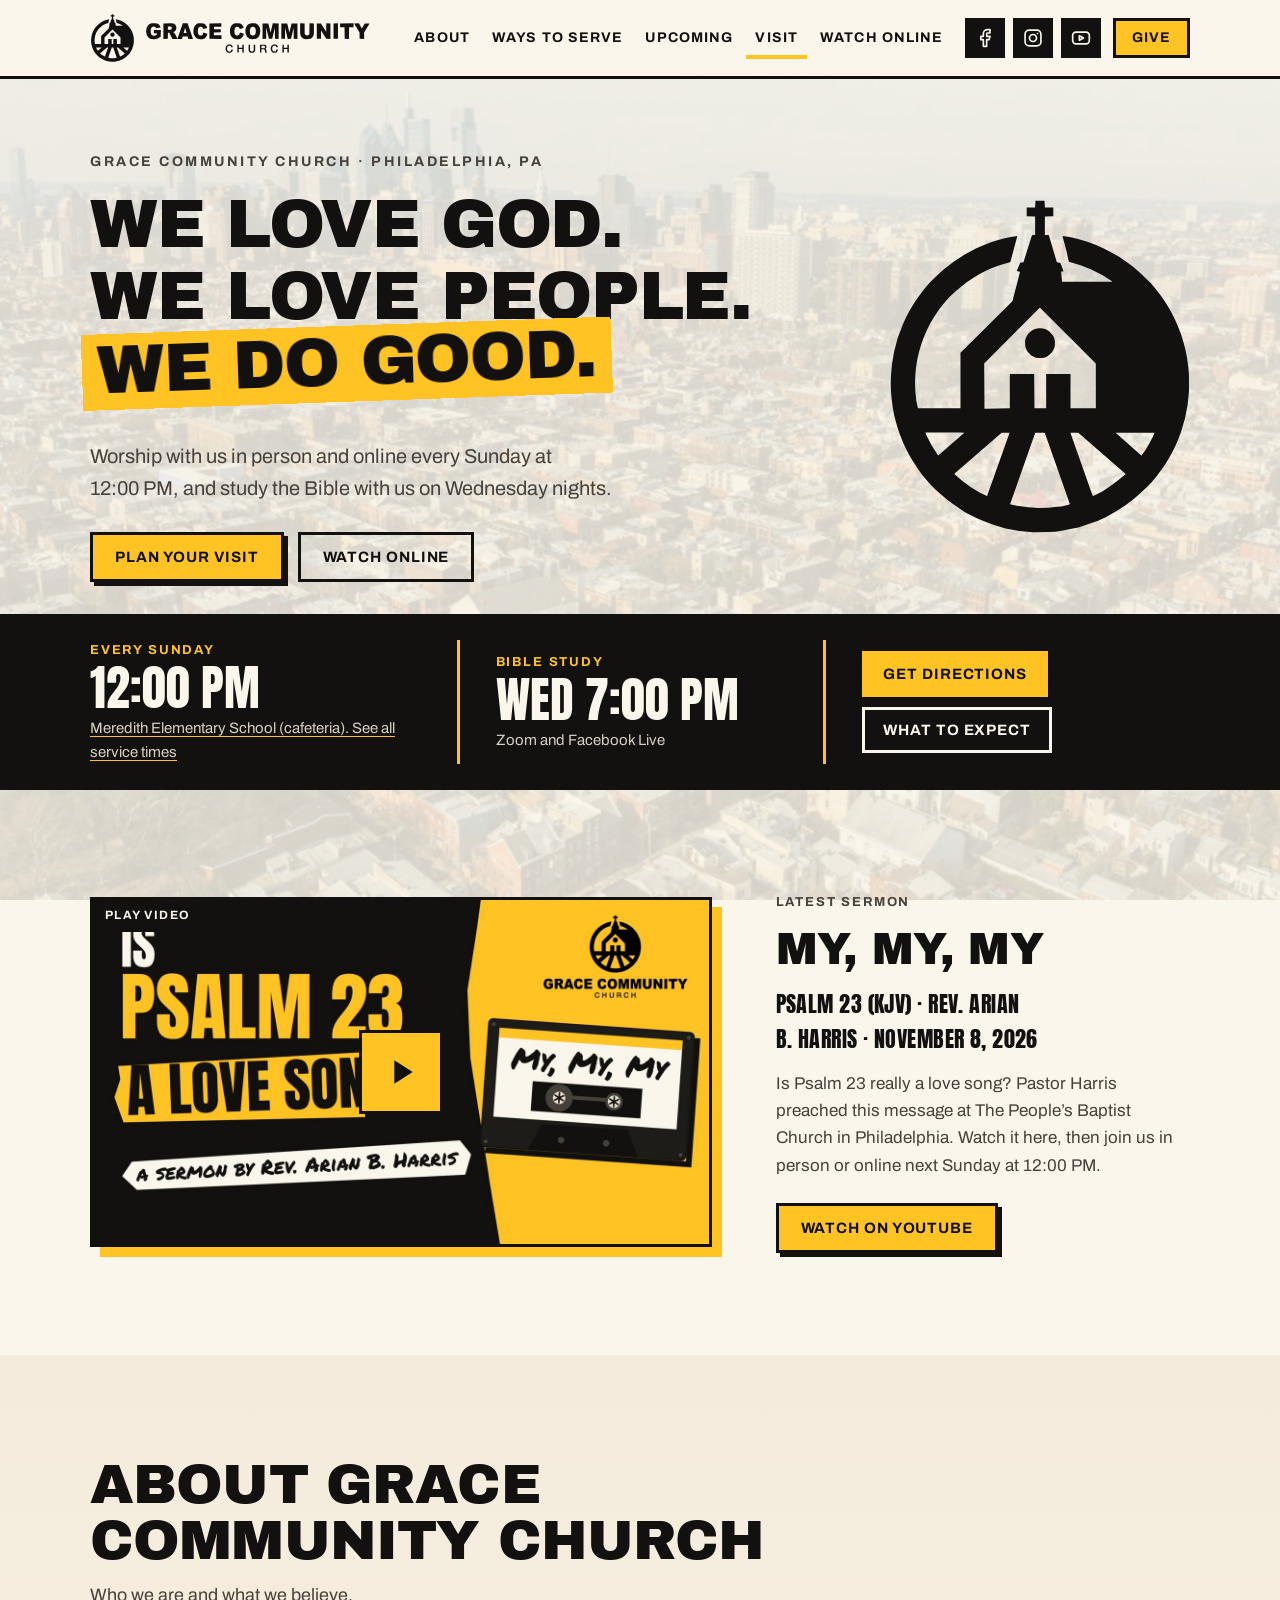
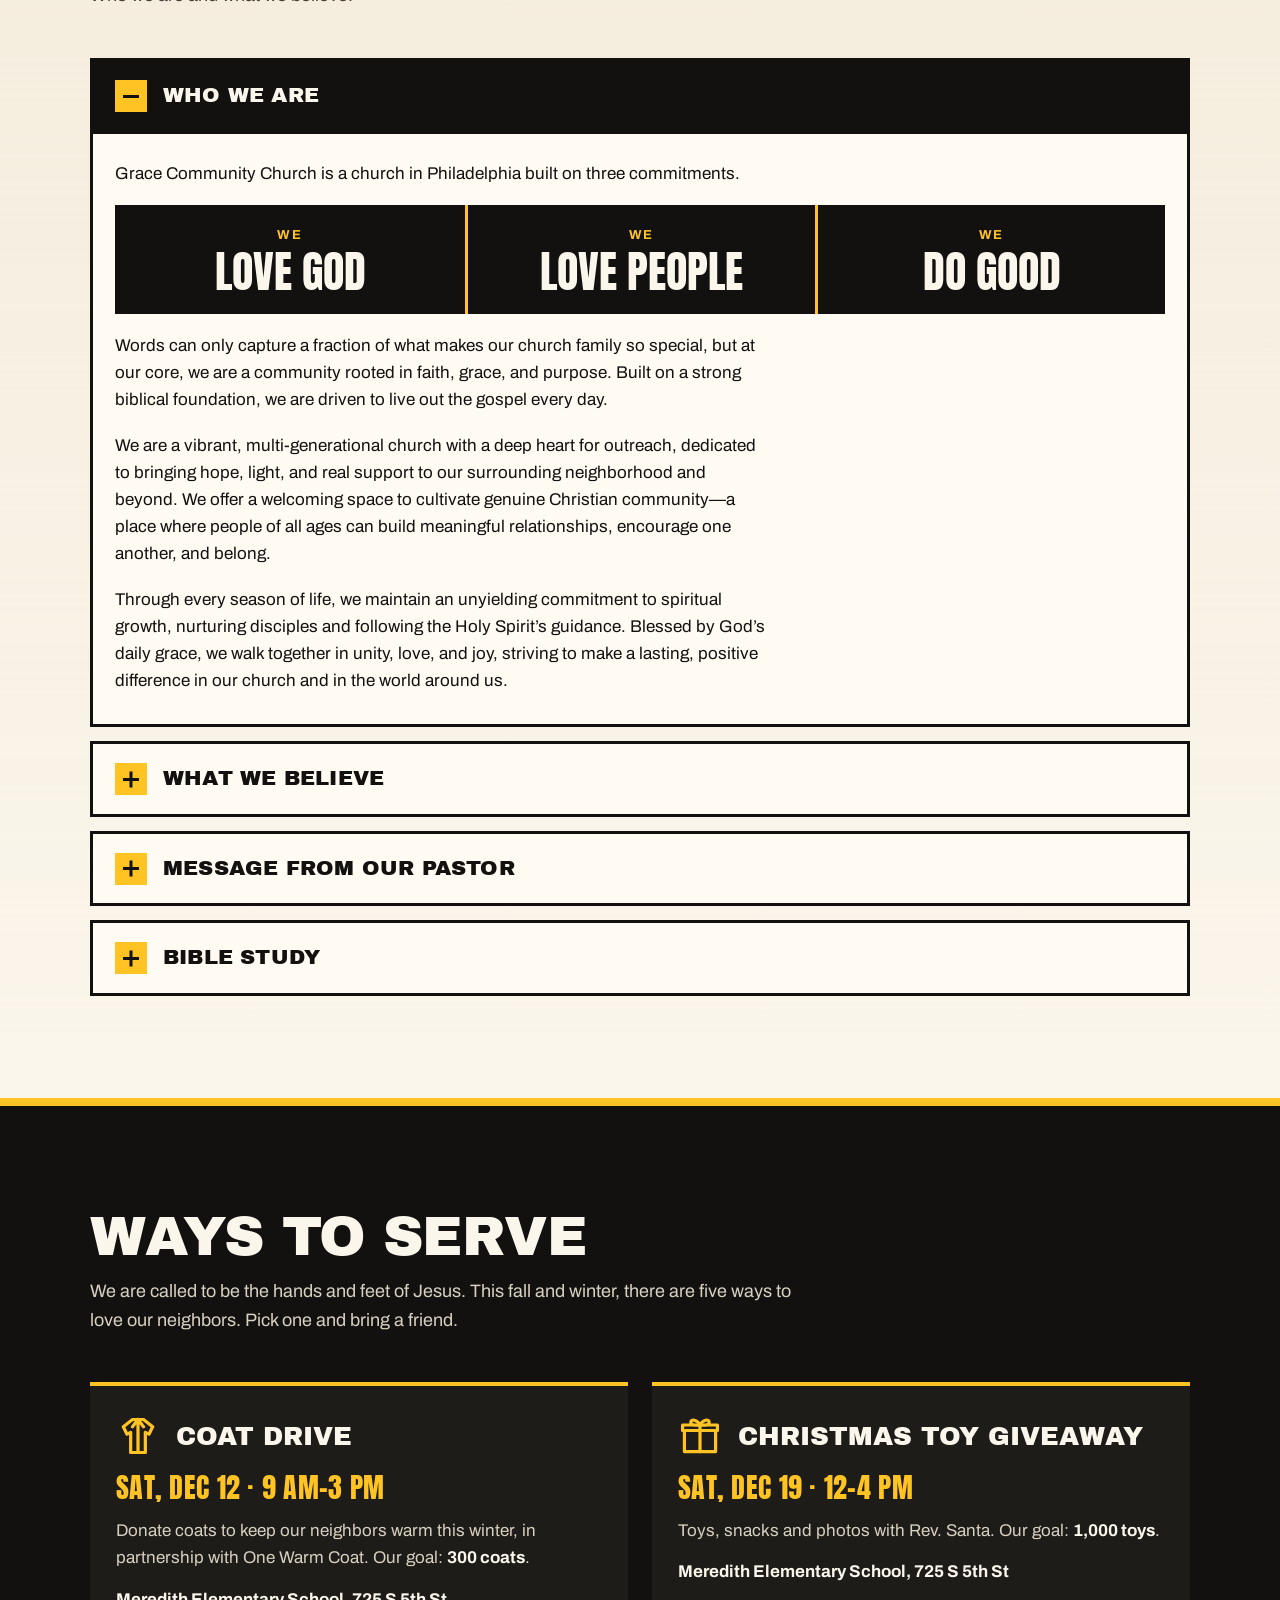
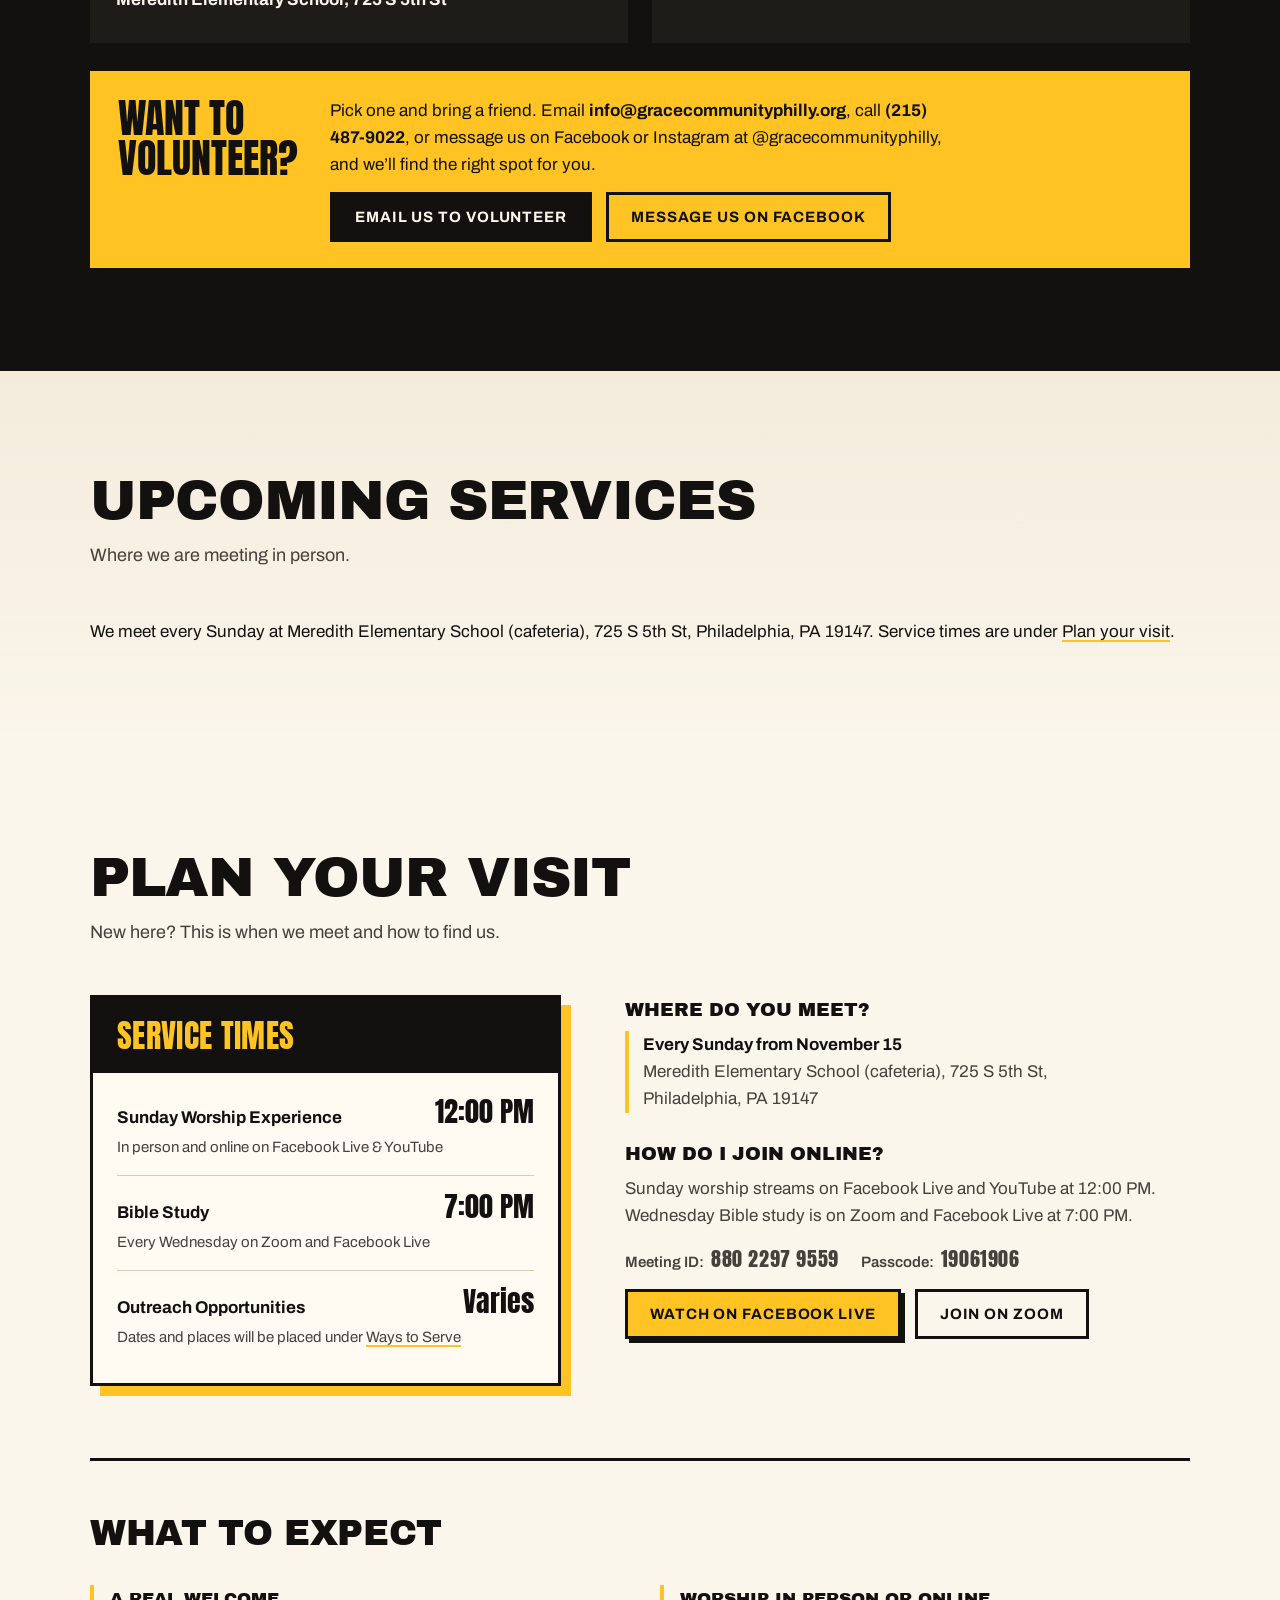
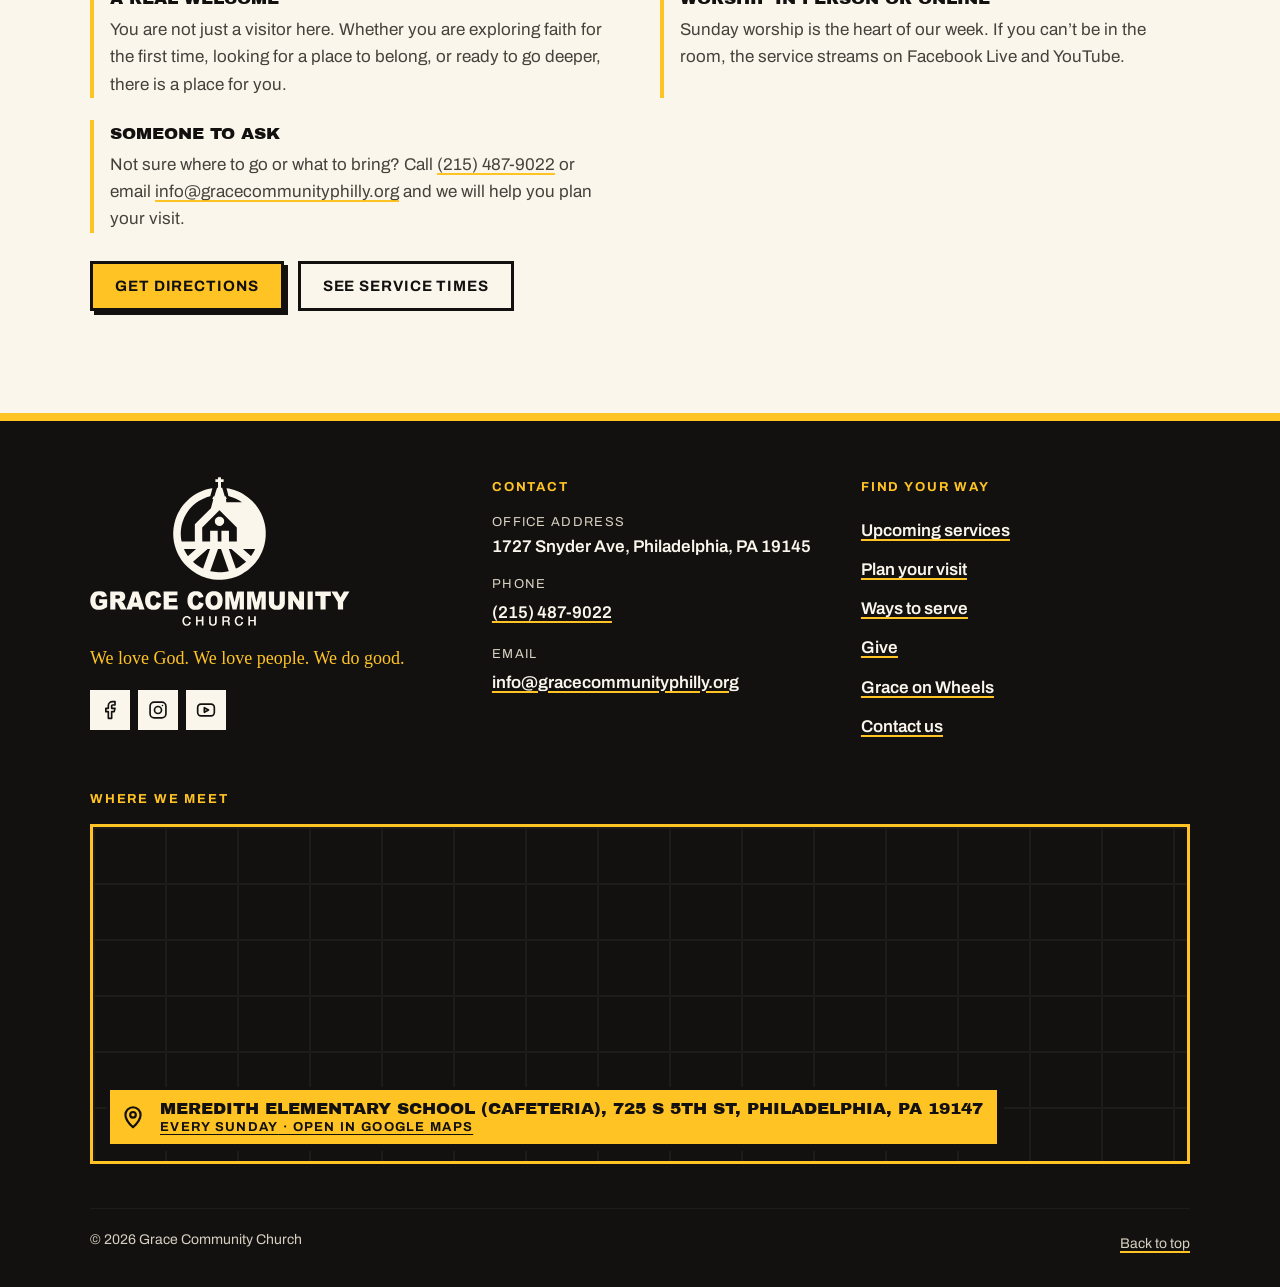
==== commit 8380d46a: "2026-11-09: Latest sermon "My, My, My" (Psalm 23) + sync Nov 1 updates" ====
--- a/index.html
+++ b/index.html
@@ -88,7 +88,7 @@
 <link rel="icon" href="/favicon.svg" type="image/svg+xml">
 <link rel="apple-touch-icon" href="/apple-touch-icon.png">
 <!-- [H2] Structured data for Google. Each "Event" is a dated service: add new ones and remove past ones. -->
-<script type="application/ld+json">{"@context": "https://schema.org", "@type": "Church", "name": "Grace Community Church", "url": "https://gracecommunityphilly.org/", "image": "https://gracecommunityphilly.org/images/share.jpg", "slogan": "We love God. We love people. We do good.", "address": {"@type": "PostalAddress", "streetAddress": "1727 Snyder Ave", "addressLocality": "Philadelphia", "addressRegion": "PA", "postalCode": "19145", "addressCountry": "US"}, "email": "info@gracecommunityphilly.org", "telephone": "+1-215-487-9022", "sameAs": ["https://www.facebook.com/gracecommunityphilly/", "https://www.instagram.com/gracecommunityphilly/", "https://www.youtube.com/@GraceCommunityPhilly"], "event": [{"@type": "Event", "name": "Sunday service", "startDate": "2026-10-18T12:00:00-04:00", "eventAttendanceMode": "https://schema.org/OfflineEventAttendanceMode", "location": {"@type": "Place", "name": "Mother Bethel AME Church", "address": {"@type": "PostalAddress", "streetAddress": "419 S 6th St", "addressLocality": "Philadelphia", "addressRegion": "PA", "postalCode": "19147", "addressCountry": "US"}}}, {"@type": "Event", "name": "Worship with Mt. Zion United Methodist Church", "startDate": "2026-10-25T11:00:00-04:00", "eventAttendanceMode": "https://schema.org/OfflineEventAttendanceMode", "location": {"@type": "Place", "name": "Mt. Zion United Methodist Church", "address": {"@type": "PostalAddress", "streetAddress": "1530 N 11th St", "addressLocality": "Philadelphia", "addressRegion": "PA", "postalCode": "19122", "addressCountry": "US"}}}, {"@type": "Event", "name": "Grace Community Church official launch service", "startDate": "2026-11-01T15:00:00-05:00", "eventAttendanceMode": "https://schema.org/OfflineEventAttendanceMode", "location": {"@type": "Place", "name": "Meredith Elementary School (cafeteria)", "address": {"@type": "PostalAddress", "streetAddress": "725 S 5th St", "addressLocality": "Philadelphia", "addressRegion": "PA", "postalCode": "19147", "addressCountry": "US"}}, "description": "Friendsgiving Meal at 1:00 PM, then the official launch service at 3:00 PM with guest preacher Rev. Mason Isaiah Bland and the Resurrection Community Church, and the Pennsylvania Baptist State Convention Eastern Region Youth Choir. Free; all are welcome.", "image": "https://gracecommunityphilly.org/images/flyer-launch-service.jpg", "organizer": {"@type": "Organization", "name": "Grace Community Church", "url": "https://gracecommunityphilly.org/"}}]}</script>
+<script type="application/ld+json">{"@context": "https://schema.org", "@type": "Church", "name": "Grace Community Church", "url": "https://gracecommunityphilly.org/", "image": "https://gracecommunityphilly.org/images/share.jpg", "slogan": "We love God. We love people. We do good.", "address": {"@type": "PostalAddress", "streetAddress": "1727 Snyder Ave", "addressLocality": "Philadelphia", "addressRegion": "PA", "postalCode": "19145", "addressCountry": "US"}, "email": "info@gracecommunityphilly.org", "telephone": "+1-215-487-9022", "sameAs": ["https://www.facebook.com/gracecommunityphilly/", "https://www.instagram.com/gracecommunityphilly/", "https://www.youtube.com/@GraceCommunityPhilly"], "event": [{"@type": "Event", "name": "Sunday service", "startDate": "2026-10-18T12:00:00-04:00", "eventAttendanceMode": "https://schema.org/OfflineEventAttendanceMode", "location": {"@type": "Place", "name": "Mother Bethel AME Church", "address": {"@type": "PostalAddress", "streetAddress": "419 S 6th St", "addressLocality": "Philadelphia", "addressRegion": "PA", "postalCode": "19147", "addressCountry": "US"}}}, {"@type": "Event", "name": "Worship with Mt. Zion United Methodist Church", "startDate": "2026-10-25T11:00:00-04:00", "eventAttendanceMode": "https://schema.org/OfflineEventAttendanceMode", "location": {"@type": "Place", "name": "Mt. Zion United Methodist Church", "address": {"@type": "PostalAddress", "streetAddress": "1530 N 11th St", "addressLocality": "Philadelphia", "addressRegion": "PA", "postalCode": "19122", "addressCountry": "US"}}}, {"@type": "Event", "name": "Grace Community Church official launch service", "startDate": "2026-11-01T15:00:00-05:00", "eventAttendanceMode": "https://schema.org/OfflineEventAttendanceMode", "location": {"@type": "Place", "name": "Resurrection Community Church", "address": {"@type": "PostalAddress", "streetAddress": "6200 Dicks Ave", "addressLocality": "Philadelphia", "addressRegion": "PA", "postalCode": "19142", "addressCountry": "US"}}, "description": "New location. Friendsgiving Meal at 1:00 PM, then the official launch service at 3:00 PM with guest preacher Rev. Mason Isaiah Bland and the Resurrection Community Church, and the Pennsylvania Baptist State Convention Eastern Region Youth Choir. Free; all are welcome.", "image": "https://gracecommunityphilly.org/images/flyer-launch-service-new-location.jpg", "organizer": {"@type": "Organization", "name": "Grace Community Church", "url": "https://gracecommunityphilly.org/"}}, {"@type": "Event", "name": "Worship with People’s Baptist Church", "startDate": "2026-11-08T11:00:00-05:00", "eventAttendanceMode": "https://schema.org/OfflineEventAttendanceMode", "location": {"@type": "Place", "name": "People’s Baptist Church", "address": {"@type": "PostalAddress", "streetAddress": "5039 Baltimore Ave", "addressLocality": "Philadelphia", "addressRegion": "PA", "postalCode": "19143", "addressCountry": "US"}}, "organizer": {"@type": "Organization", "name": "Grace Community Church", "url": "https://gracecommunityphilly.org/"}}]}</script>
 <!-- [H3] Web fonts from Google Fonts. Only the styles the page uses: Anton; Archivo 400, 600, 700 (no italic);
      Archivo Black; Permanent Marker. Add a family or weight here before using it in the CSS. -->
 <link rel="preconnect" href="https://fonts.googleapis.com">
@@ -152,7 +152,7 @@
       <div class="slide is-active" role="group" aria-roledescription="slide" aria-label="Welcome" data-slide="welcome" data-name="Welcome">
         <div class="hero-copy">
           <h1 class="hero-h"><span class="h1-name">Grace Community Church&nbsp;· Philadelphia, PA</span> <span class="h1-motto"><span>We love God.</span><span>We love people.</span><span class="hl">We do good.</span></span></h1>
-          <p class="lede">Worship with us in person and online every Sunday at 12:00&nbsp;PM, and study the Bible with us on Wednesday nights.<span data-until="2026-11-01"> Our official launch service is Sunday, November&nbsp;1 at 3:00&nbsp;PM.</span></p>
+          <p class="lede">Worship with us in person and online every Sunday at 12:00&nbsp;PM, and study the Bible with us on Wednesday nights.<span data-until="2026-11-01"> Our official launch service is Sunday, November&nbsp;1 at 3:00&nbsp;PM, at our new launch location: Resurrection Community Church.</span><span data-until="2026-11-08"> This Sunday, November&nbsp;8 at 11:00&nbsp;AM, we’re worshipping together with People’s Baptist Church, 5039&nbsp;Baltimore&nbsp;Ave.</span></p>
           <div class="actions">
             <a class="btn" href="#visit">Plan your visit</a>
             <a class="btn quiet" href="https://www.facebook.com/gracecommunityphilly/" target="_blank" rel="noopener">Watch online<span class="sr-only"> (opens in a new tab)</span></a>
@@ -163,18 +163,18 @@
       <!-- Slide: Launch service (until Nov 1) -->
       <div class="slide" role="group" aria-roledescription="slide" aria-label="Launch service" data-slide="launch" data-name="Launch service" data-until="2026-11-01">
         <div class="hero-copy">
-          <h2 class="hero-h"><span class="h1-name">Save the date</span> <span class="h1-motto"><span>Official</span><span>launch</span><span class="hl">service.</span></span></h2>
-          <p class="lede">A Friendsgiving Meal at 1:00&nbsp;PM, then our first worship service at 3:00&nbsp;PM with guest preacher Rev.&nbsp;Mason Isaiah Bland and the Pennsylvania Baptist State Convention Eastern Region Youth Choir. Free, and all are welcome.</p>
+          <h2 class="hero-h"><span class="h1-name">New location&nbsp;· Sunday, Nov&nbsp;1</span> <span class="h1-motto"><span>Official</span><span>launch</span><span class="hl">service.</span></span></h2>
+          <p class="lede">Same day, same times, new place: our launch is now at Resurrection Community Church, 6200&nbsp;Dicks&nbsp;Ave. A Friendsgiving Meal at 1:00&nbsp;PM, then our launch service at 3:00&nbsp;PM with guest preacher Rev.&nbsp;Mason Isaiah Bland and the Pennsylvania Baptist State Convention Eastern Region Youth Choir. Free, and all are welcome.</p>
           <div class="actions">
             <a class="btn" href="#upcoming">See upcoming services</a>
           </div>
         </div>
         <div class="ticket">
-          <span class="tag">Save the date</span>
+          <span class="tag">New location</span>
           <p class="when">Nov&nbsp;1</p>
           <p class="time">Meal 1:00&nbsp;PM&nbsp;· Service 3:00&nbsp;PM</p>
           <p class="what">Official launch service</p>
-          <p class="where">Meredith Elementary School (cafeteria), 725&nbsp;S&nbsp;5th&nbsp;St</p>
+          <p class="where">Resurrection Community Church, 6200&nbsp;Dicks&nbsp;Ave</p>
         </div>
       </div>
       <!-- Slide: Bible study, Methodism 101 (starts Oct 21; until Nov 30) -->
@@ -200,7 +200,7 @@
       <div class="slide" role="group" aria-roledescription="slide" aria-label="Food drive" data-slide="food" data-name="Food drive" data-until="2026-11-01">
         <div class="hero-copy">
           <h2 class="hero-h"><span class="h1-name">Food Drive 2026</span> <span class="h1-motto"><span>Give thanks</span><span class="hl">&amp; give back.</span></span></h2>
-          <p class="lede">Help us fill holiday tables for 150 South Philly families. Bring canned and boxed sides to one of our partner churches, or to our launch service on Sunday, November&nbsp;1.</p>
+          <p class="lede">Help us fill holiday tables for 150 South Philly families. Bring canned and boxed sides to one of our partner churches, or to our launch service on Sunday, November&nbsp;1, at Resurrection Community Church.</p>
           <div class="actions">
             <a class="btn" href="#food">What to bring and where</a>
           </div>
@@ -251,19 +251,19 @@
 <section class="section" id="sermon" aria-labelledby="sermon-h">
   <div class="wrap sermon">
     <div class="video" id="sermon-video">
-      <a class="video-poster" id="sermon-poster" href="https://www.youtube.com/watch?v=ulzyHtQF1J8" target="_blank" rel="noopener" aria-label="Play the latest sermon: If You Want Better Answers, Ask Better Questions">
-        <img src="images/sermon-2026-10-11.jpg" width="1280" height="720" alt="" decoding="async">
+      <a class="video-poster" id="sermon-poster" href="https://www.youtube.com/watch?v=PA3pZ2XXhvI" target="_blank" rel="noopener" aria-label="Play the latest sermon: My, My, My">
+        <img src="images/sermon-2026-11-08.jpg" width="1280" height="720" alt="" decoding="async">
         <span class="play" aria-hidden="true"><svg viewBox="0 0 24 24"><path d="M8 5v14l11-7z"/></svg></span>
         <span class="host" aria-hidden="true">Watch on YouTube</span>
       </a>
     </div>
     <div class="sermon-copy">
       <p class="label">Latest sermon</p>
-      <h2 id="sermon-h">If You Want Better Answers, Ask Better Questions</h2>
-      <p class="ref">John 18:33–40 (NRSVUE)&nbsp;· October&nbsp;11, 2026</p>
-      <p>Missed Sunday? Watch the message here, then join us in person or online next Sunday at 12:00&nbsp;PM.</p>
+      <h2 id="sermon-h">My, My, My</h2>
+      <p class="ref">Psalm 23 (KJV)&nbsp;· Rev. Arian B. Harris&nbsp;· November&nbsp;8, 2026</p>
+      <p>Is Psalm 23 really a love song? Pastor Harris preached this message at The People’s Baptist Church in Philadelphia. Watch it here, then join us in person or online next Sunday at 12:00&nbsp;PM.</p>
       <div class="actions">
-        <a class="btn" id="sermon-yt" href="https://www.youtube.com/watch?v=ulzyHtQF1J8" target="_blank" rel="noopener">Watch on YouTube<span class="sr-only"> (opens in a new tab)</span></a>
+        <a class="btn" id="sermon-yt" href="https://www.youtube.com/watch?v=PA3pZ2XXhvI" target="_blank" rel="noopener">Watch on YouTube<span class="sr-only"> (opens in a new tab)</span></a>
       </div>
     </div>
   </div>
@@ -407,8 +407,8 @@
                 <a href="https://www.google.com/maps/dir/?api=1&amp;destination=1228+S+21st+St%2C+Philadelphia%2C+PA+19146" target="_blank" rel="noopener">Get directions<span class="sr-only"> to Greater Mt. Sinai Baptist Church (opens in a new tab)</span></a></li>
               <li><strong>St. Paul Chapel Baptist Church</strong><address>1217&nbsp;S.&nbsp;21st&nbsp;St, Philadelphia, PA&nbsp;19146</address>
                 <a href="https://www.google.com/maps/dir/?api=1&amp;destination=1217+S+21st+St%2C+Philadelphia%2C+PA+19146" target="_blank" rel="noopener">Get directions<span class="sr-only"> to St. Paul Chapel Baptist Church (opens in a new tab)</span></a></li>
-              <li><strong>Our launch service&nbsp;· Sunday, Nov&nbsp;1</strong><address>Meredith Elementary School (cafeteria), 725&nbsp;S&nbsp;5th&nbsp;St, Philadelphia, PA&nbsp;19147</address>
-                <a href="https://www.google.com/maps/dir/?api=1&amp;destination=725+S+5th+St%2C+Philadelphia%2C+PA+19147" target="_blank" rel="noopener">Get directions<span class="sr-only"> to Meredith Elementary School (opens in a new tab)</span></a></li>
+              <li><strong>Our launch service&nbsp;· Sunday, Nov&nbsp;1</strong><address>Resurrection Community Church, 6200&nbsp;Dicks&nbsp;Ave, Philadelphia, PA&nbsp;19142</address>
+                <a href="https://www.google.com/maps/dir/?api=1&amp;destination=Resurrection+Community+Church%2C+6200+Dicks+Ave%2C+Philadelphia%2C+PA+19142" target="_blank" rel="noopener">Get directions<span class="sr-only"> to Resurrection Community Church (opens in a new tab)</span></a></li>
             </ul>
           </div>
         </div>
@@ -475,7 +475,7 @@
     </div>
     <div class="gallery" id="gallery-grid">
       <button class="tile" type="button" data-until="2026-10-18" data-cap="Sunday Worship Service at Historic Mother Bethel AME Church, October 11 and 18 at 12:00 PM"><img src="images/flyer-worship.jpg" width="1000" height="1000" alt="Flyer: We invite you to our Sunday Worship Service at Historic Mother Bethel AME Church, 419 S 6th St, Philadelphia, PA 19147. Sunday October 11 and Sunday October 18 at 12:00 PM, also streaming on Facebook Live" loading="lazy" decoding="async"></button>
-      <button class="tile" type="button" data-until="2026-11-01" data-cap="Official Launch Service: Sunday, November 1. Friendsgiving Meal at 1:00 PM, Launch Service at 3:00 PM, Meredith Elementary School"><img src="images/flyer-launch-service.jpg" width="1080" height="1080" alt="Flyer: You’re invited! Launch Service, Sunday, November 1. Guest preacher Rev. Mason Isaiah Bland and the Resurrection Community Church. Musical guests: The Pennsylvania Baptist State Convention Eastern Region Youth Choir. Friendsgiving Meal at 1:00 PM and Launch Service at 3:00 PM at Meredith Elementary School, 725 S 5th St, Philadelphia." loading="lazy" decoding="async"></button>
+      <button class="tile" type="button" data-until="2026-11-01" data-cap="New location! Official Launch Service: Sunday, November 1. Friendsgiving Meal at 1:00 PM, Launch Service at 3:00 PM, Resurrection Community Church, 6200 Dicks Ave, Philadelphia"><img src="images/flyer-launch-service-new-location.jpg" width="1080" height="1080" alt="Flyer: New location! Launch Service, Sunday, November 1. Guest preacher Rev. Mason Isaiah Bland and the Resurrection Community Church. Musical guests: The Pennsylvania Baptist State Convention Eastern Region Youth Choir. Friendsgiving Meal at 1:00 PM and Launch Service at 3:00 PM at Resurrection Community Church, 6200 Dicks Ave, Philadelphia, PA 19142." loading="lazy" decoding="async"></button>
     </div>
   </div>
 </section>
@@ -513,9 +513,18 @@
         <div class="body">
           <h3>Official launch service</h3>
           <p>Friendsgiving Meal at 1:00&nbsp;PM, service at 3:00&nbsp;PM</p>
-          <p>Meredith Elementary School (cafeteria)</p>
-          <address>725&nbsp;S&nbsp;5th&nbsp;St, Philadelphia, PA&nbsp;19147</address>
-          <a class="go" href="https://www.google.com/maps/dir/?api=1&amp;destination=725+S+5th+St%2C+Philadelphia%2C+PA+19147" target="_blank" rel="noopener">Get directions<span class="sr-only"> to Meredith Elementary School (opens in a new tab)</span></a>
+          <p><strong>New location:</strong> Resurrection Community Church</p>
+          <address>6200&nbsp;Dicks&nbsp;Ave, Philadelphia, PA&nbsp;19142</address>
+          <a class="go" href="https://www.google.com/maps/dir/?api=1&amp;destination=Resurrection+Community+Church%2C+6200+Dicks+Ave%2C+Philadelphia%2C+PA+19142" target="_blank" rel="noopener">Get directions<span class="sr-only"> to Resurrection Community Church (opens in a new tab)</span></a>
+        </div>
+      </article>
+      <article class="svc" data-until="2026-11-08">
+        <p class="date">Nov&nbsp;8&nbsp;· 11:00&nbsp;AM</p>
+        <div class="body">
+          <h3>Worship with People’s Baptist Church</h3>
+          <p>This Sunday we worship together with the People’s Baptist Church family.</p>
+          <address>5039&nbsp;Baltimore&nbsp;Ave, Philadelphia, PA&nbsp;19143</address>
+          <a class="go" href="https://www.google.com/maps/dir/?api=1&amp;destination=People%E2%80%99s+Baptist+Church%2C+5039+Baltimore+Ave%2C+Philadelphia%2C+PA+19143" target="_blank" rel="noopener">Get directions<span class="sr-only"> to People’s Baptist Church (opens in a new tab)</span></a>
         </div>
       </article>
     </div>
@@ -563,8 +572,9 @@
           <ul class="meet">
             <li data-until="2026-10-18"><b>Sundays, October&nbsp;11 &amp; 18&nbsp;· 12:00&nbsp;PM</b>Mother Bethel AME Church, 419&nbsp;S&nbsp;6th&nbsp;St, Philadelphia, PA&nbsp;19147</li>
             <li data-until="2026-10-25"><b>Sunday, October&nbsp;25&nbsp;· 11:00&nbsp;AM</b>Worship with Mt. Zion United Methodist Church, 1530&nbsp;N&nbsp;11th&nbsp;St, Philadelphia, PA&nbsp;19122</li>
-            <li data-until="2026-11-01"><b>Sunday, November&nbsp;1&nbsp;· 3:00&nbsp;PM</b>Official launch service at Meredith Elementary School (cafeteria), 725&nbsp;S&nbsp;5th&nbsp;St, Philadelphia, PA&nbsp;19147</li>
-            <li><b>Every Sunday after our November&nbsp;1 launch</b>Meredith Elementary School (cafeteria), 725&nbsp;S&nbsp;5th&nbsp;St, Philadelphia, PA&nbsp;19147</li>
+            <li data-until="2026-11-01"><b>Sunday, November&nbsp;1&nbsp;· 3:00&nbsp;PM</b>Official launch service (new location) at Resurrection Community Church, 6200&nbsp;Dicks&nbsp;Ave, Philadelphia, PA&nbsp;19142</li>
+            <li data-until="2026-11-08"><b>Sunday, November&nbsp;8&nbsp;· 11:00&nbsp;AM</b>Worship together with People’s Baptist Church, 5039&nbsp;Baltimore&nbsp;Ave, Philadelphia, PA&nbsp;19143</li>
+            <li><b>Every Sunday from November&nbsp;15</b>Meredith Elementary School (cafeteria), 725&nbsp;S&nbsp;5th&nbsp;St, Philadelphia, PA&nbsp;19147</li>
           </ul>
         </div>
         <div>
@@ -584,7 +594,7 @@
       <ul>
         <li><b>A real welcome</b>You are not just a visitor here. Whether you are exploring faith for the first time, looking for a place to belong, or ready to go deeper, there is a place for you.</li>
         <li><b>Worship in person or online</b>Sunday worship is the heart of our week. If you can’t be in the room, the service streams on Facebook Live and YouTube.</li>
-        <li data-until="2026-11-01"><b>A church on the move</b>Until our launch on November&nbsp;1 we worship in guest locations, so check this Sunday’s location before you leave home. From November&nbsp;1 our home is Meredith Elementary School.</li>
+        <li data-until="2026-11-01"><b>A church on the move</b>Until our launch we worship in guest locations, so check this Sunday’s location before you leave home. Our November&nbsp;1 launch is at Resurrection Community Church, and from November&nbsp;8 our Sunday home is Meredith Elementary School.</li>
         <li><b>Someone to ask</b>Not sure where to go or what to bring? Call <a href="tel:+12154879022">(215) 487-9022</a> or email <a href="mailto:info@gracecommunityphilly.org">info@gracecommunityphilly.org</a> and we will help you plan your visit.</li>
       </ul>
       <div class="actions">
@@ -637,7 +647,7 @@
       <a class="map-link" id="map-link" href="https://www.google.com/maps/search/?api=1&amp;query=Meredith+Elementary+School%2C+725+S+5th+St%2C+Philadelphia%2C+PA+19147" target="_blank" rel="noopener">
         <span class="map-card">
           <svg viewBox="0 0 24 24" aria-hidden="true"><path d="M12 21.5s-7-6.1-7-11.5a7 7 0 0 1 14 0c0 5.400-7 11.500-7 11.500z"/><circle cx="12" cy="10" r="2.6"/></svg>
-          <span><b id="map-place">Meredith Elementary School (cafeteria), 725&nbsp;S&nbsp;5th&nbsp;St, Philadelphia, PA&nbsp;19147</b><i><span id="map-when">Our Sunday home from November&nbsp;1</span>&nbsp;· Open in Google Maps<span class="sr-only"> (opens in a new tab)</span></i></span>
+          <span><b id="map-place">Meredith Elementary School (cafeteria), 725&nbsp;S&nbsp;5th&nbsp;St, Philadelphia, PA&nbsp;19147</b><i><span id="map-when">Our Sunday home from November&nbsp;15</span>&nbsp;· Open in Google Maps<span class="sr-only"> (opens in a new tab)</span></i></span>
         </span>
       </a>
     </div>
@@ -650,7 +660,7 @@
 <!-- ===== /[11] END FOOTER ===== -->
 
 <!-- ===== [12] SCRIPTS: assets/site.js (settings + shared behaviour), then this page's own behaviour ===== -->
-<script src="/assets/site.js"></script>
+<script src="/assets/site.js?v=20261102"></script>
 <script>
 /* =====================================================================================
    SCRIPT CONTENTS
--- a/assets/site.css
+++ b/assets/site.css
@@ -654,3 +654,20 @@
 @media (max-width: 520px) { .steps { grid-template-columns: minmax(0, 1fr); } .steps li + li { border-left: 0; border-top: 3px solid var(--sun); } }
 /* Giving initiative cards on the Give page reuse the home page's "Ways to serve" cards (.min) */
 .min .note { font-size: .875rem; }
+
+/* Give page: ways to give live in the hero so they show in the first screen on phones */
+.give-hero .wrap { padding-block: clamp(28px, 5vw, 64px) clamp(28px, 4vw, 48px); }
+.give-hero .ways { width: 100%; margin-top: 14px; }
+.give-hero .tax-note { margin-top: 6px; font-size: .875rem; }
+.way h3.one-line { white-space: nowrap; overflow-wrap: normal; font-size: clamp(1rem, 1.45vw, 1.125rem); }
+@media (max-width: 860px) {
+  .give-hero .wrap { gap: 8px; padding-block: 18px 24px; }
+  .give-hero h1 { font-size: 2rem; }
+  .give-hero .lede { font-size: .9375rem; margin-top: 0; }
+  .give-hero .ways { gap: 10px; margin-top: 6px; }
+  .give-hero .way { gap: 4px; padding: 12px 14px 14px; border-top-width: 6px; }
+  .give-hero .way h3 { font-size: 1.0625rem; overflow-wrap: normal; }
+  .give-hero .way h3.one-line { font-size: 1.0625rem; }
+  .give-hero .way p:not(.label) { font-size: .8125rem; line-height: 1.35; }
+  .give-hero .way .btn { margin-top: 6px; min-height: 42px; }
+}
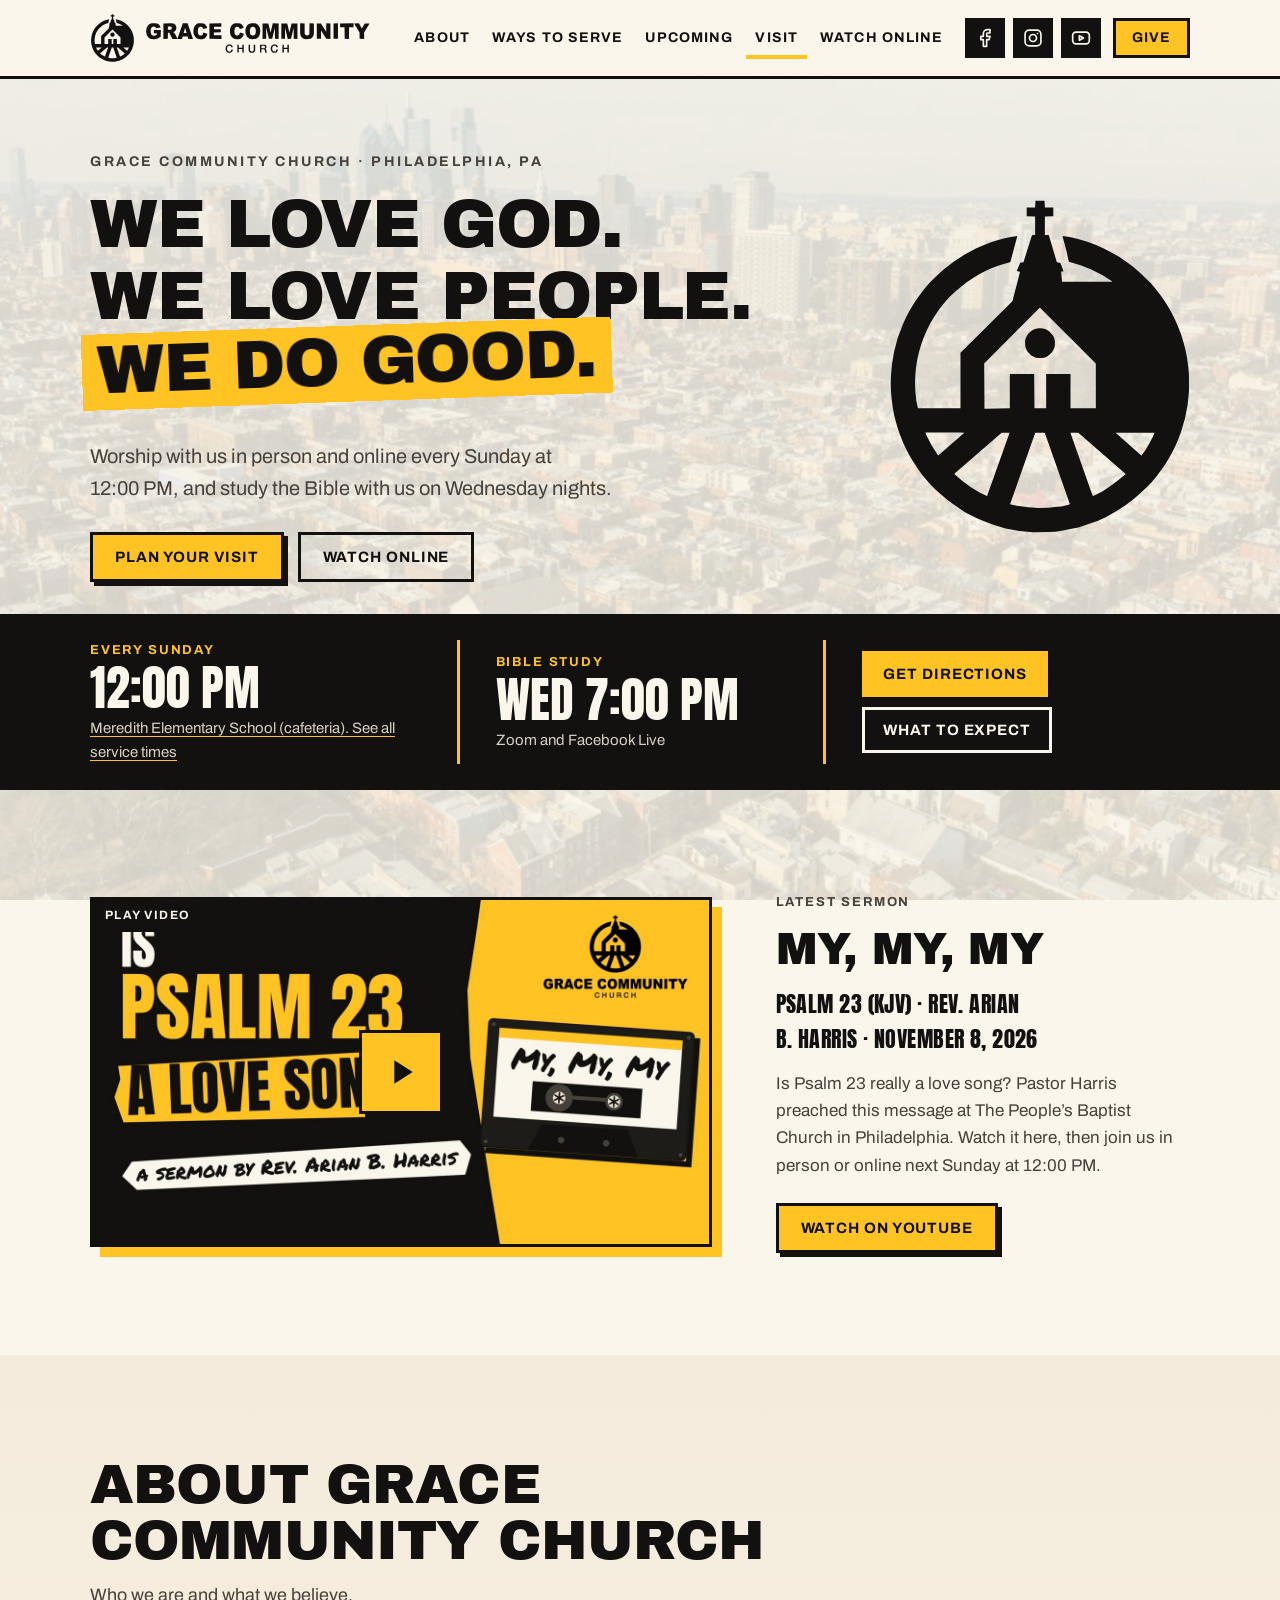
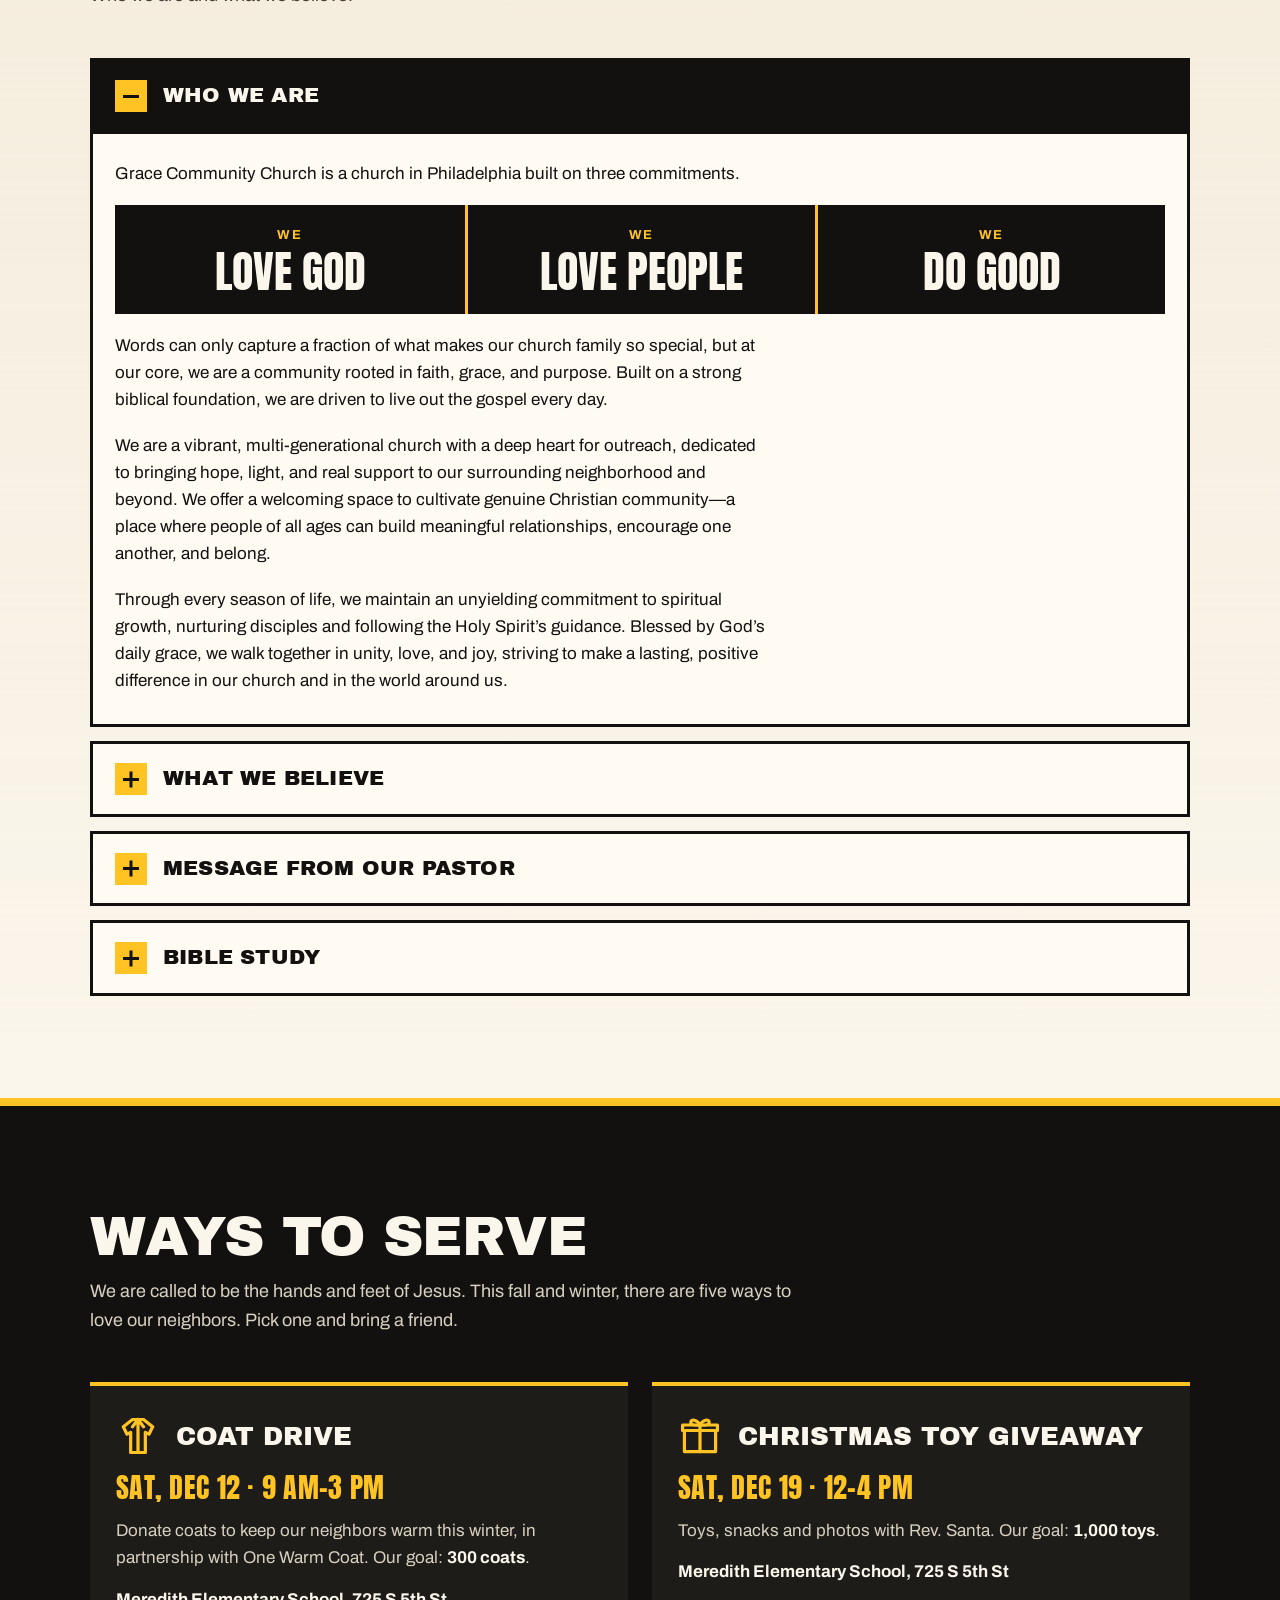
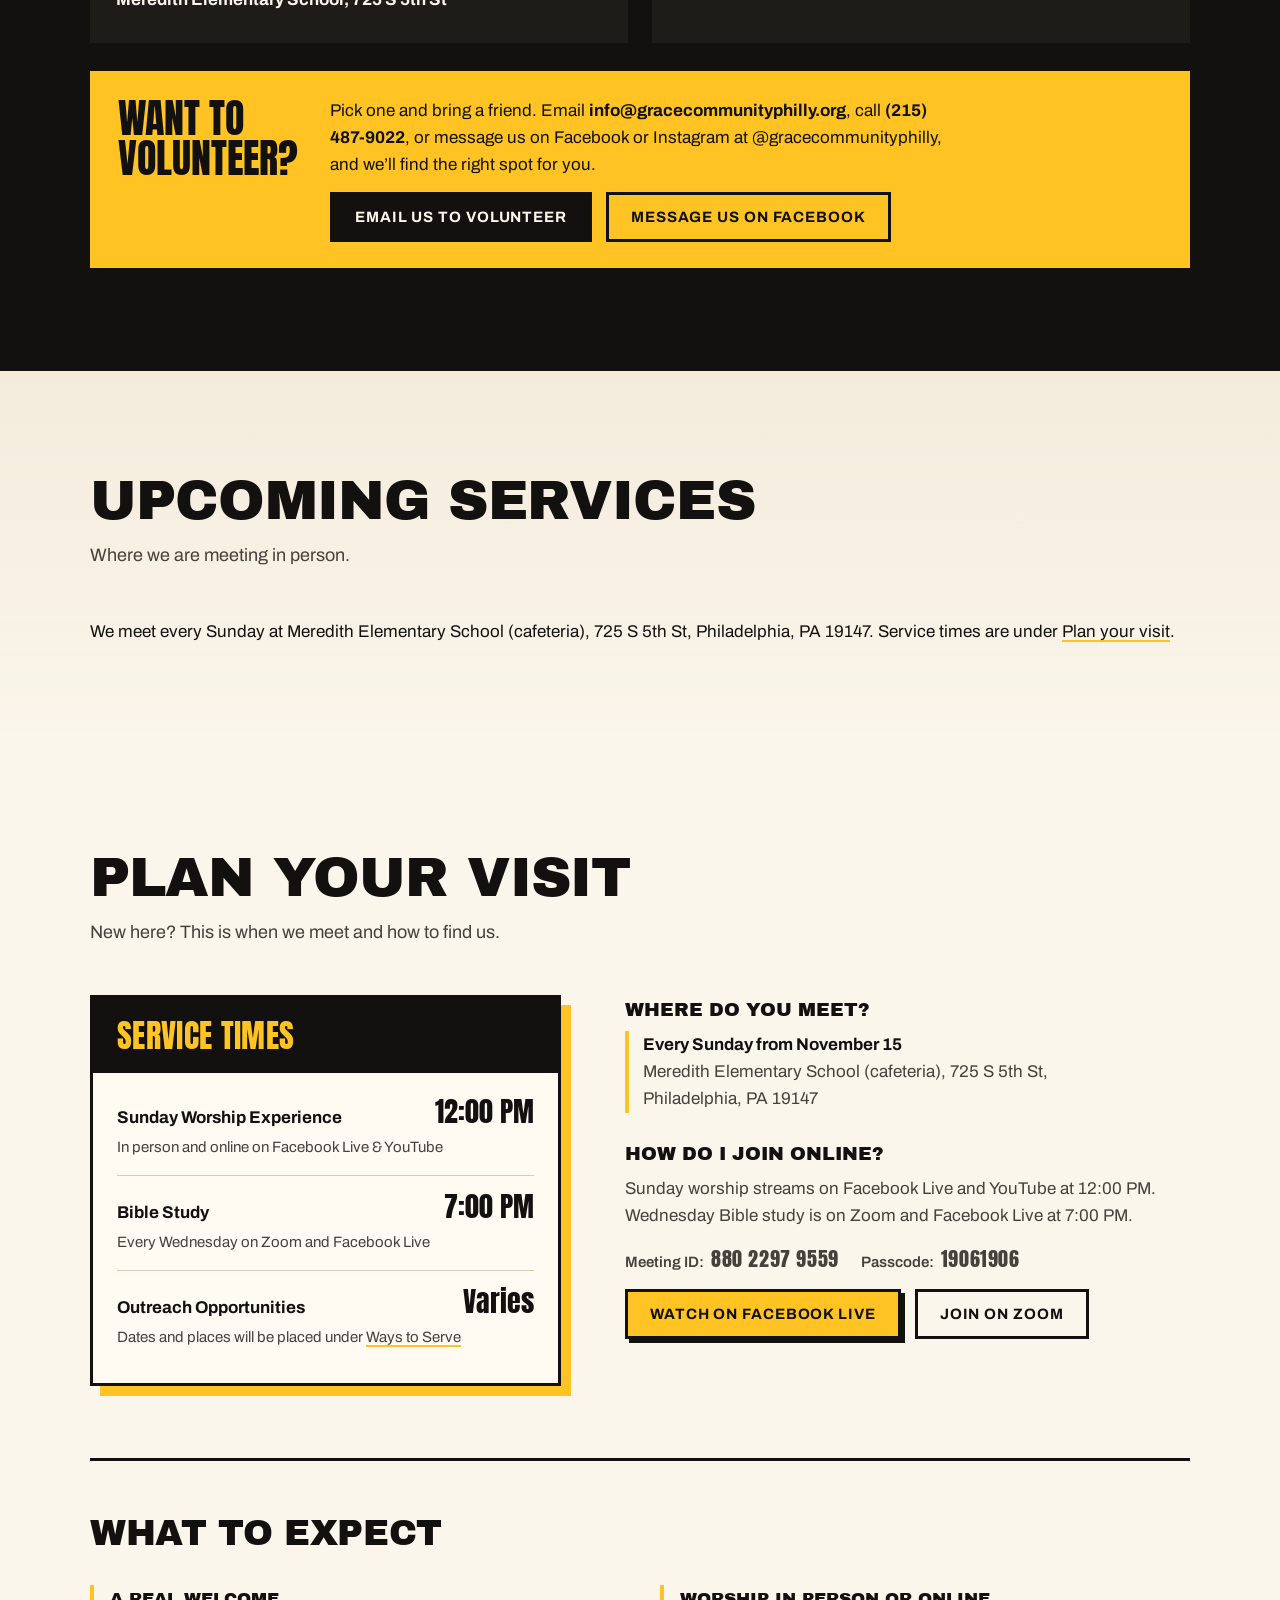
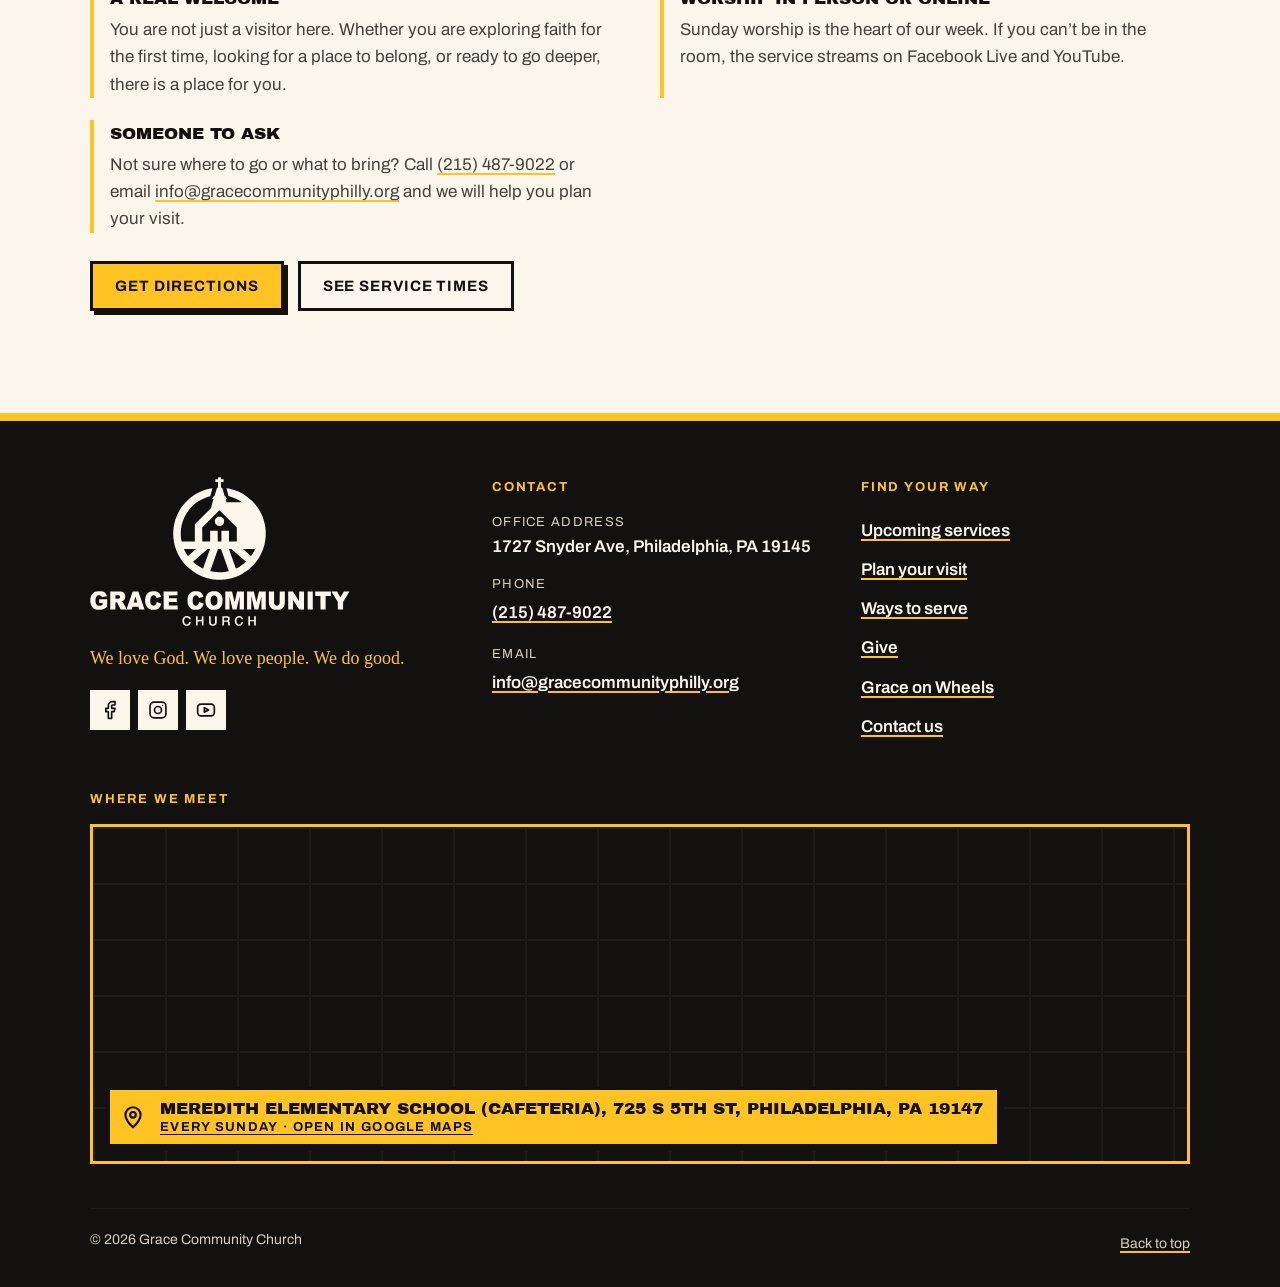
==== commit 5163dc8c: "2026-11-09: Bible study - Methodism 101 Session 1 as last week's lesson (Nov 4)" ====
--- a/index.html
+++ b/index.html
@@ -337,34 +337,33 @@
         </ul>
         <div class="bs-row">
           <div class="bs-col">
-            <p data-until="2026-11-30"><strong>Starting October&nbsp;21: Methodism&nbsp;101.</strong> The story of Methodism, from John Wesley to the UMC, AME, AME Zion and CME churches, plus Wesley’s three simple rules and the Wesleyan Quadrilateral.</p>
+            <p data-until="2026-11-30"><strong>Now teaching: Methodism&nbsp;101.</strong> The story of Methodism, from John Wesley to the UMC, AME, AME Zion and CME churches, plus Wesley’s three simple rules and the Wesleyan Quadrilateral.</p>
             <div>
               <p class="zoom-id" style="margin-top:0"><span>Meeting ID: <b>880 2297 9559</b></span> <span>Passcode: <b>19061906</b></span></p>
               <p style="margin-top:8px">Zoom link: <a href="https://us06web.zoom.us/j/88022979559?pwd=G7K6SVRMGFtdgMQQwhhbsYrDfUQAPT.1" target="_blank" rel="noopener">us06web.zoom.us/j/88022979559<span class="sr-only"> (opens in a new tab)</span></a></p>
             </div>
             <div class="actions" style="margin-top:4px">
               <a class="btn" href="https://us06web.zoom.us/j/88022979559?pwd=G7K6SVRMGFtdgMQQwhhbsYrDfUQAPT.1" target="_blank" rel="noopener">Join on Zoom<span class="sr-only"> (opens in a new tab)</span></a>
-              <a class="btn quiet" href="/biblestudy/thisweek/lesson.pdf">Download this week’s lesson</a>
             </div>
           </div>
           <a class="bs-flyer" href="images/bible-study-weekly.jpg" target="_blank" rel="noopener" aria-label="Open the Bible study graphic full size (opens in a new tab)"><img src="images/bible-study-weekly.jpg" width="1080" height="1080" alt="Bible Study. All are welcome! Bring a friend, your Bible and your questions. Every Wednesday at 7:00 PM ET on Zoom and Facebook Live. Zoom Meeting ID 880 2297 9559, passcode 19061906." loading="lazy" decoding="async"></a>
         </div>
-        <!-- Last week's Bible study video: change the YouTube link (2 places), poster image, title and date -->
+        <!-- Last week's lesson (no video): change the slide image, title, date line, and the two PDF links (3 places) -->
         <div class="bs-row bs-watch">
-          <div class="video" id="bs-video">
-            <a class="video-poster" id="bs-poster" href="https://www.youtube.com/watch?v=VxR6LyOmMp4" target="_blank" rel="noopener" aria-label="Play last week’s Bible study: The Apostles’ Creed, Part 2: Us, Too">
-              <img src="images/bible-study-2026-10-14.jpg" width="1280" height="720" alt="" loading="lazy" decoding="async">
-              <span class="play" aria-hidden="true"><svg viewBox="0 0 24 24"><path d="M8 5v14l11-7z"/></svg></span>
-              <span class="host" aria-hidden="true">Watch on YouTube</span>
+          <div class="video">
+            <a class="video-poster" href="/biblestudy/thisweek/methodism101-session1-slides.pdf" target="_blank" rel="noopener" aria-label="Open the slides for Methodism: 101, Session 1: History &amp; Foundations (PDF, opens in a new tab)">
+              <img src="images/bible-study-methodism101-s1.jpg" width="1280" height="720" alt="" loading="lazy" decoding="async">
+              <span class="host" aria-hidden="true">View the slides</span>
             </a>
           </div>
           <div class="sermon-copy">
             <p class="label">Last week’s Bible study</p>
-            <h4 class="bs-title">The Apostles’ Creed, Part 2: “Us, Too”</h4>
-            <p class="ref">Wednesday, October&nbsp;14, 2026</p>
-            <p>Missed Wednesday? Catch up here, then join us live next Wednesday at 7:00&nbsp;PM.</p>
+            <h4 class="bs-title">Methodism: 101, Session&nbsp;1: History &amp; Foundations</h4>
+            <p class="ref">Wednesday, November&nbsp;4, 2026&nbsp;· Rev. Dr. Arian B. Harris</p>
+            <p>Missed Wednesday? Catch up with the slides and the student guide, then join us live next Wednesday at 7:00&nbsp;PM.</p>
             <div class="actions">
-              <a class="btn" href="https://www.youtube.com/watch?v=VxR6LyOmMp4" target="_blank" rel="noopener">Watch on YouTube<span class="sr-only"> (opens in a new tab)</span></a>
+              <a class="btn" href="/biblestudy/thisweek/methodism101-session1-slides.pdf" target="_blank" rel="noopener">View the slides<span class="sr-only"> (PDF, opens in a new tab)</span></a>
+              <a class="btn quiet" href="/biblestudy/thisweek/methodism101-session1-student-guide.pdf" target="_blank" rel="noopener">Download the student guide<span class="sr-only"> (PDF, opens in a new tab)</span></a>
             </div>
           </div>
         </div>
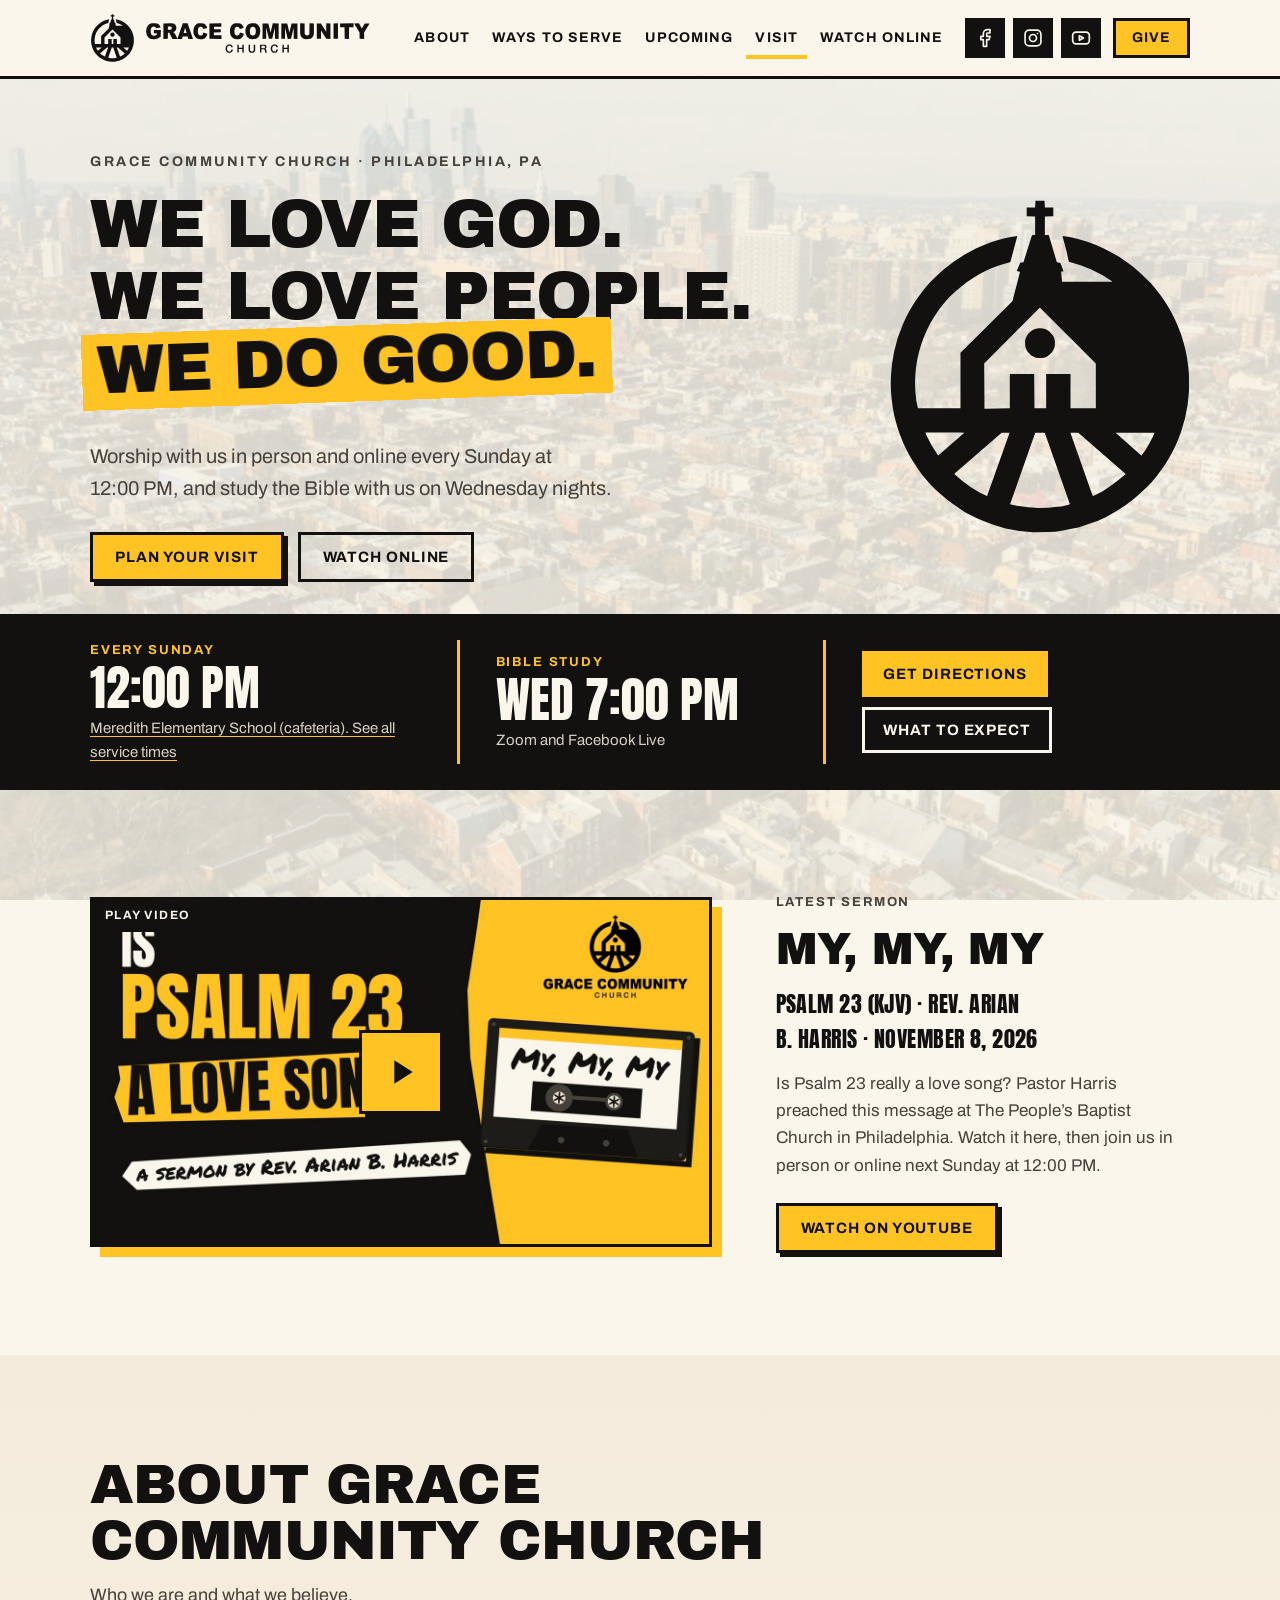
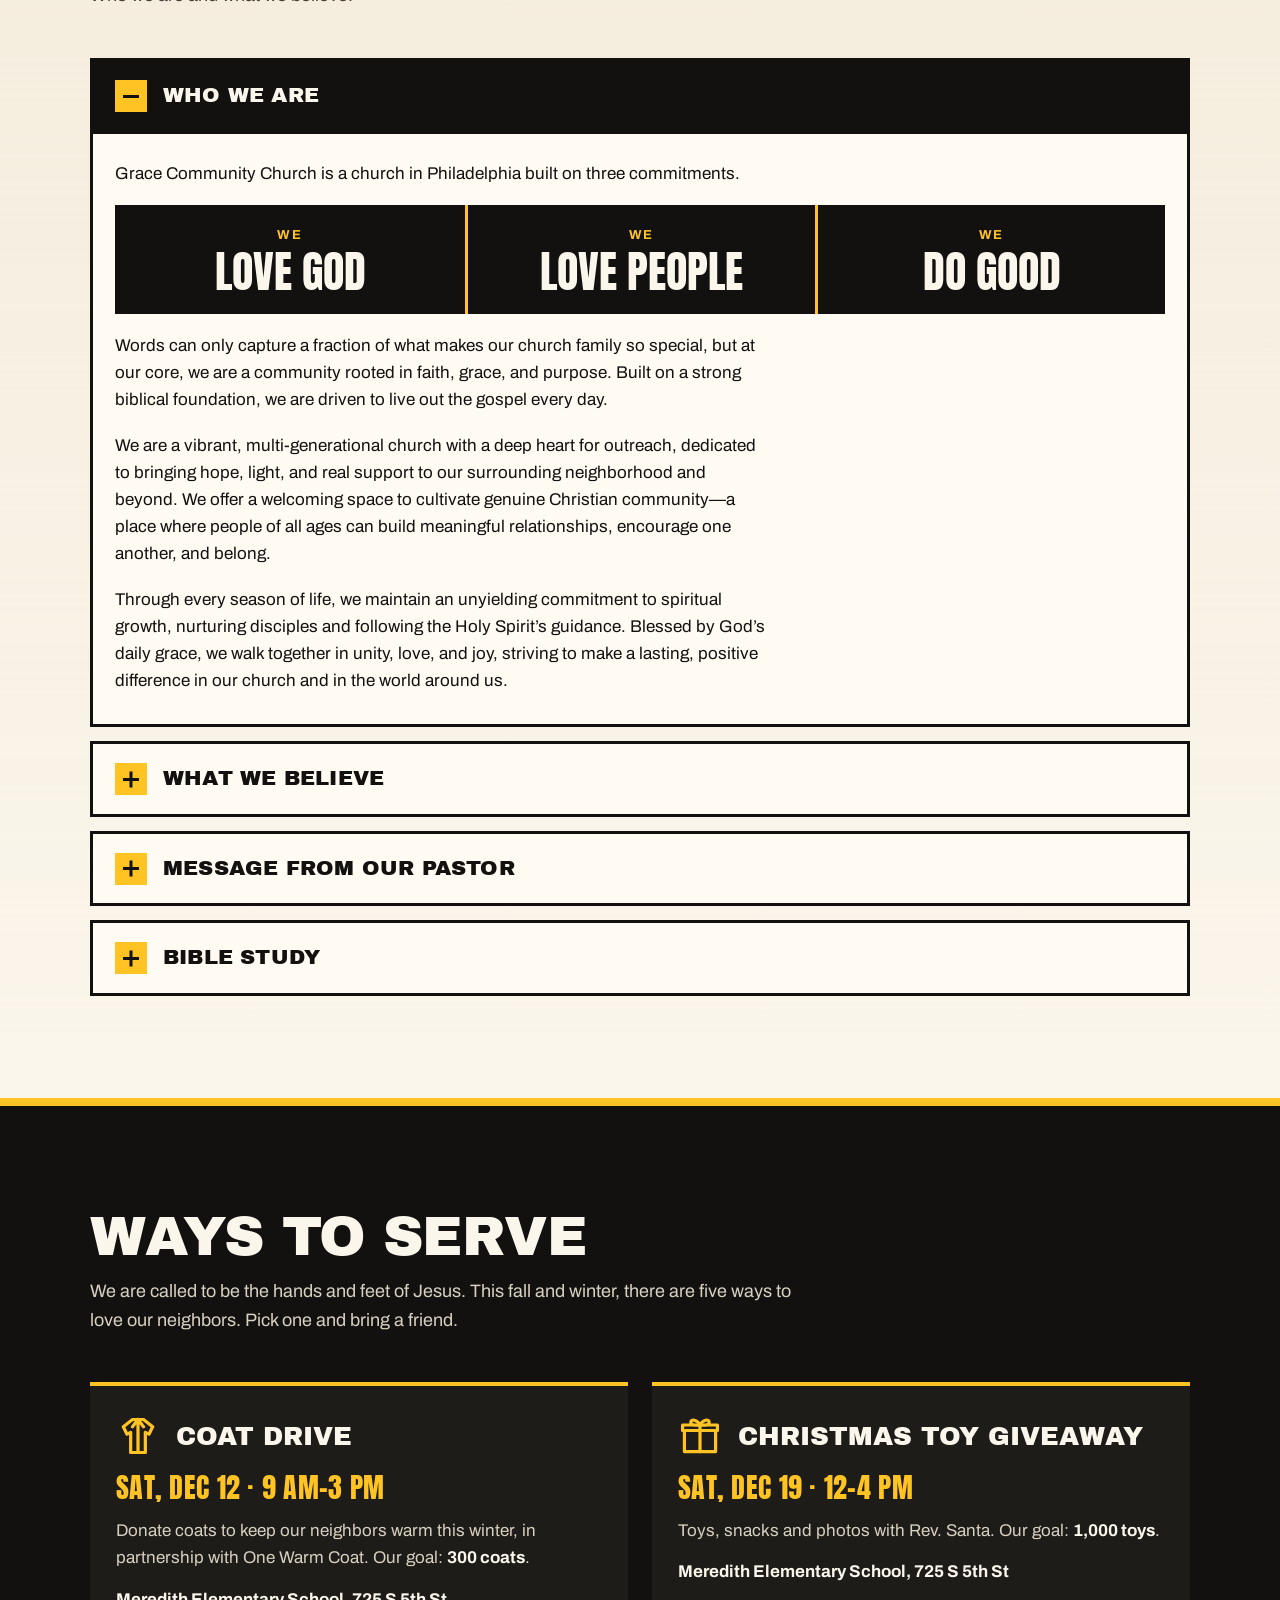
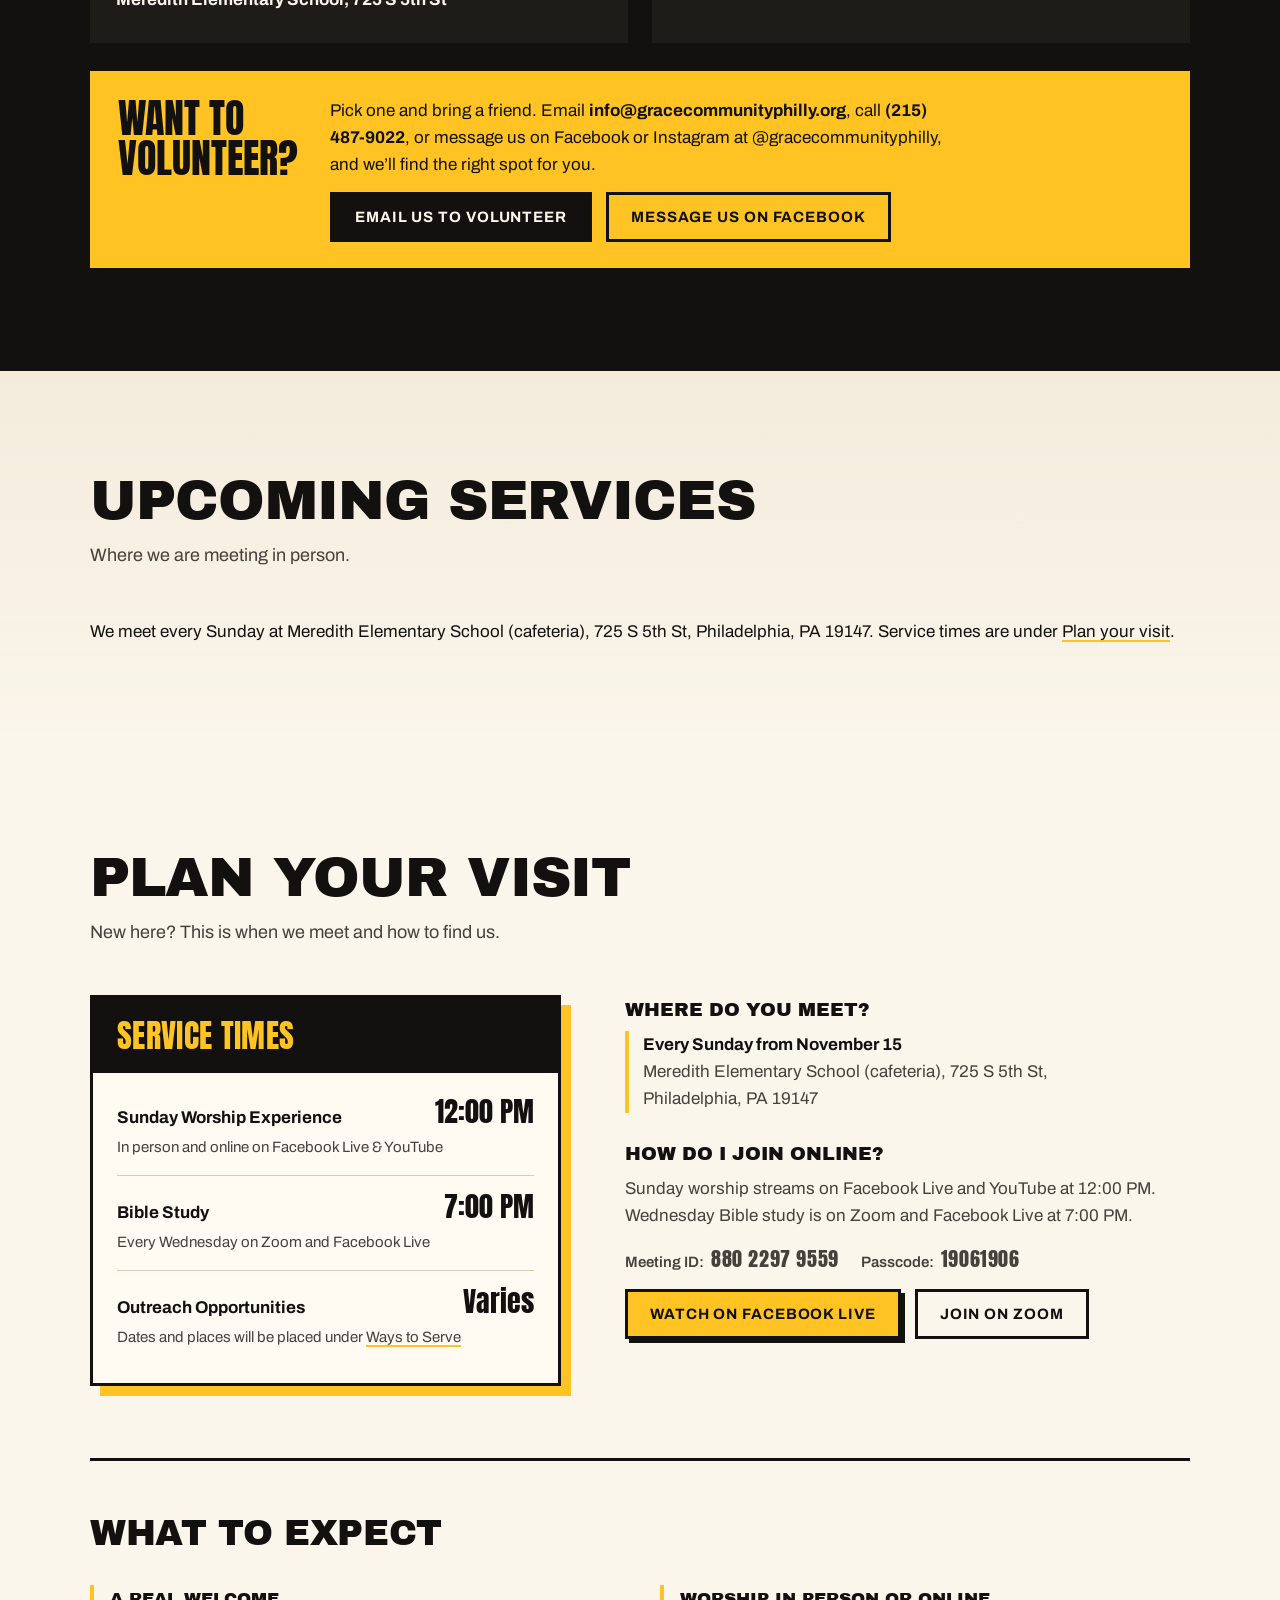
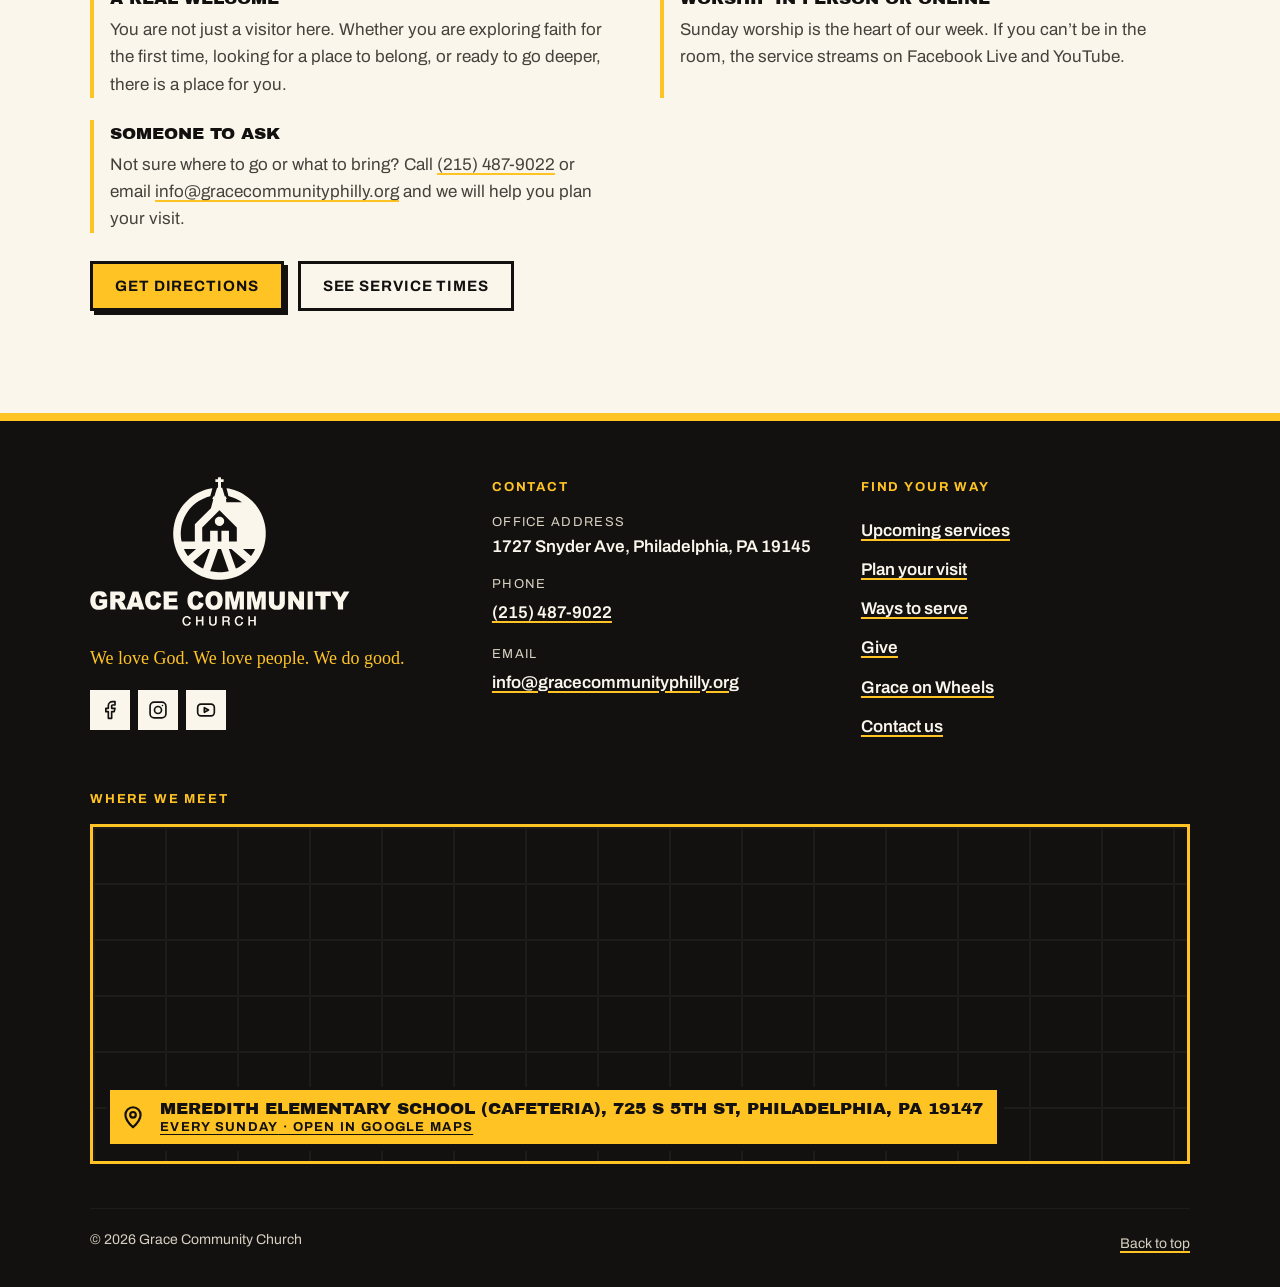
==== commit eb11ba88: "2026-11-09: Bible study - Session 1 continues Nov 11 (Parts 3 & 4)" ====
--- a/index.html
+++ b/index.html
@@ -348,7 +348,7 @@
           </div>
           <a class="bs-flyer" href="images/bible-study-weekly.jpg" target="_blank" rel="noopener" aria-label="Open the Bible study graphic full size (opens in a new tab)"><img src="images/bible-study-weekly.jpg" width="1080" height="1080" alt="Bible Study. All are welcome! Bring a friend, your Bible and your questions. Every Wednesday at 7:00 PM ET on Zoom and Facebook Live. Zoom Meeting ID 880 2297 9559, passcode 19061906." loading="lazy" decoding="async"></a>
         </div>
-        <!-- Last week's lesson (no video): change the slide image, title, date line, and the two PDF links (3 places) -->
+        <!-- Current lesson (no video): change the slide image, label, title, date line, text, and the two PDF links (3 places) -->
         <div class="bs-row bs-watch">
           <div class="video">
             <a class="video-poster" href="/biblestudy/thisweek/methodism101-session1-slides.pdf" target="_blank" rel="noopener" aria-label="Open the slides for Methodism: 101, Session 1: History &amp; Foundations (PDF, opens in a new tab)">
@@ -357,10 +357,10 @@
             </a>
           </div>
           <div class="sermon-copy">
-            <p class="label">Last week’s Bible study</p>
+            <p class="label">Continues this Wednesday</p>
             <h4 class="bs-title">Methodism: 101, Session&nbsp;1: History &amp; Foundations</h4>
-            <p class="ref">Wednesday, November&nbsp;4, 2026&nbsp;· Rev. Dr. Arian B. Harris</p>
-            <p>Missed Wednesday? Catch up with the slides and the student guide, then join us live next Wednesday at 7:00&nbsp;PM.</p>
+            <p class="ref">Parts 3 &amp; 4&nbsp;· Wednesday, November&nbsp;11, 2026&nbsp;· Rev. Dr. Arian B. Harris</p>
+            <p>We covered Parts 1 and 2 on November&nbsp;4. This Wednesday at 7:00&nbsp;PM we finish Session&nbsp;1 with Parts 3 and 4. Missed last week? Catch up with the slides, and bring your student guide.</p>
             <div class="actions">
               <a class="btn" href="/biblestudy/thisweek/methodism101-session1-slides.pdf" target="_blank" rel="noopener">View the slides<span class="sr-only"> (PDF, opens in a new tab)</span></a>
               <a class="btn quiet" href="/biblestudy/thisweek/methodism101-session1-student-guide.pdf" target="_blank" rel="noopener">Download the student guide<span class="sr-only"> (PDF, opens in a new tab)</span></a>
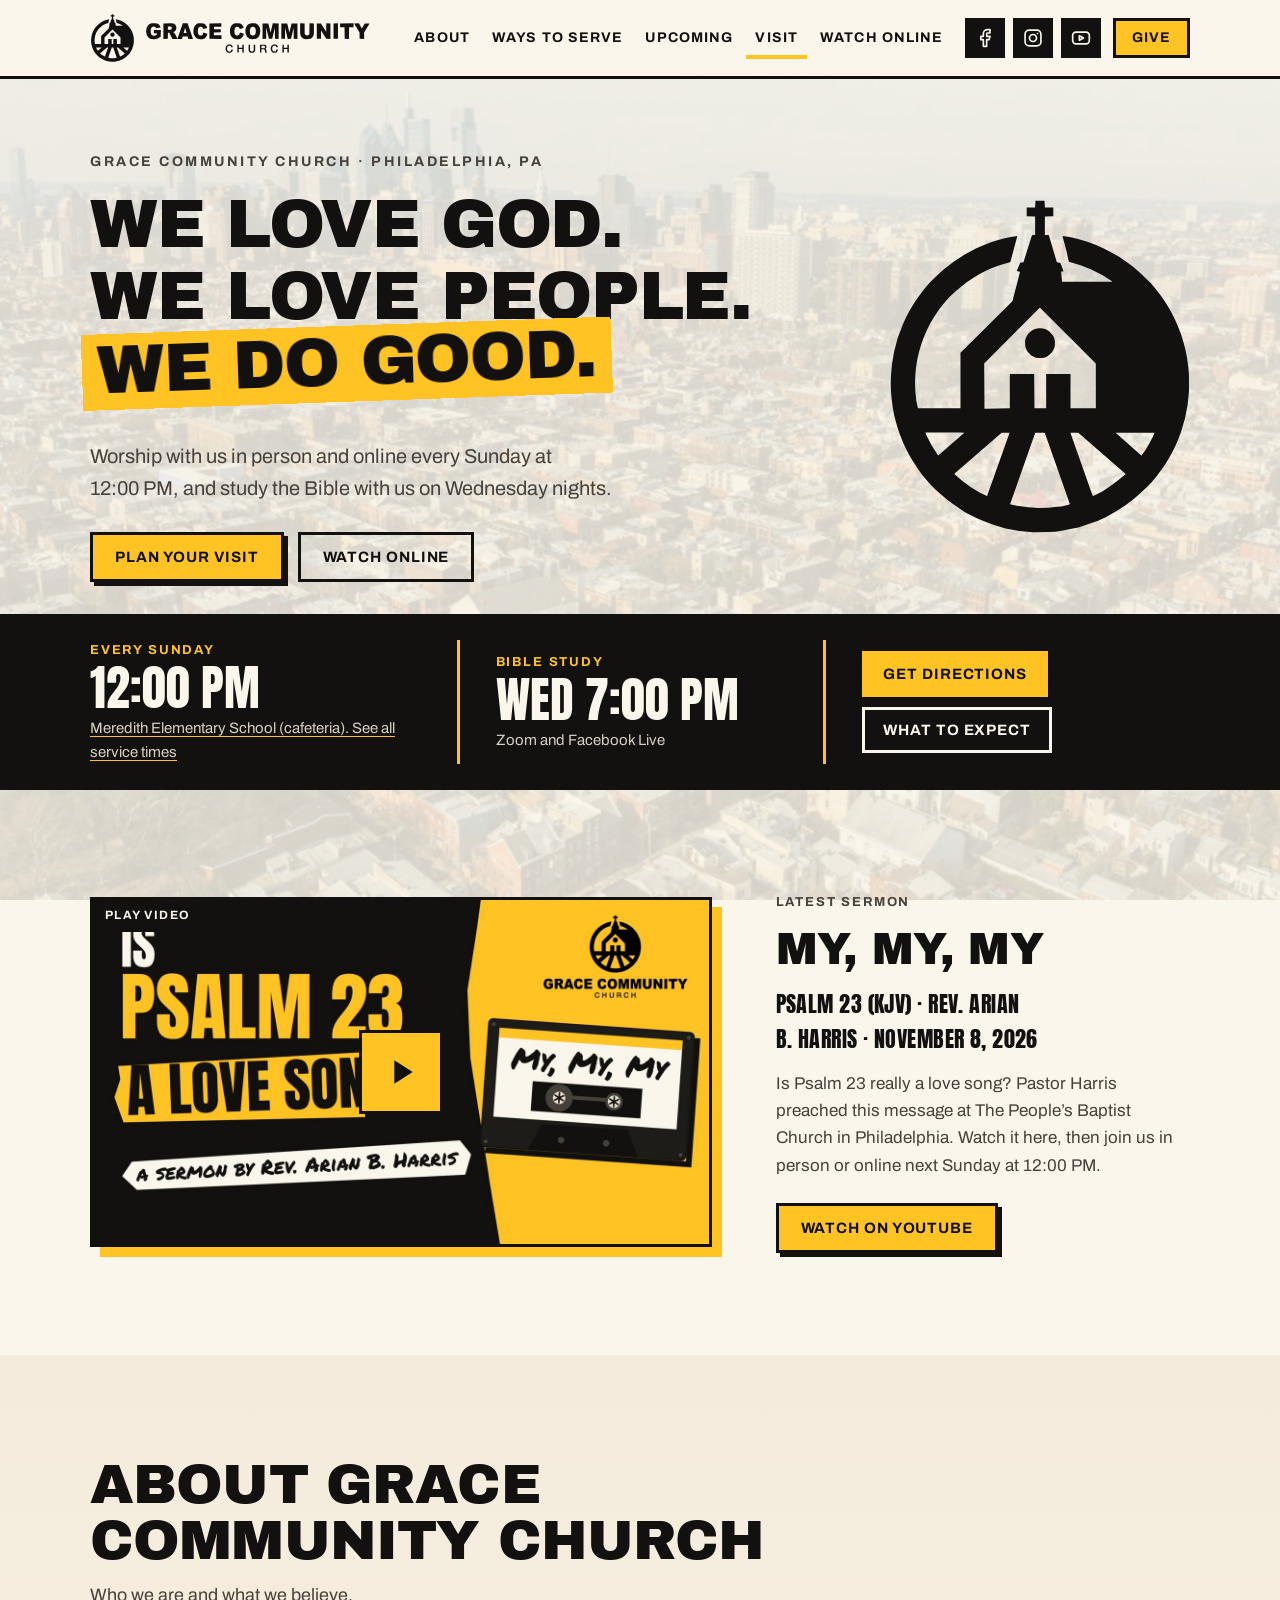
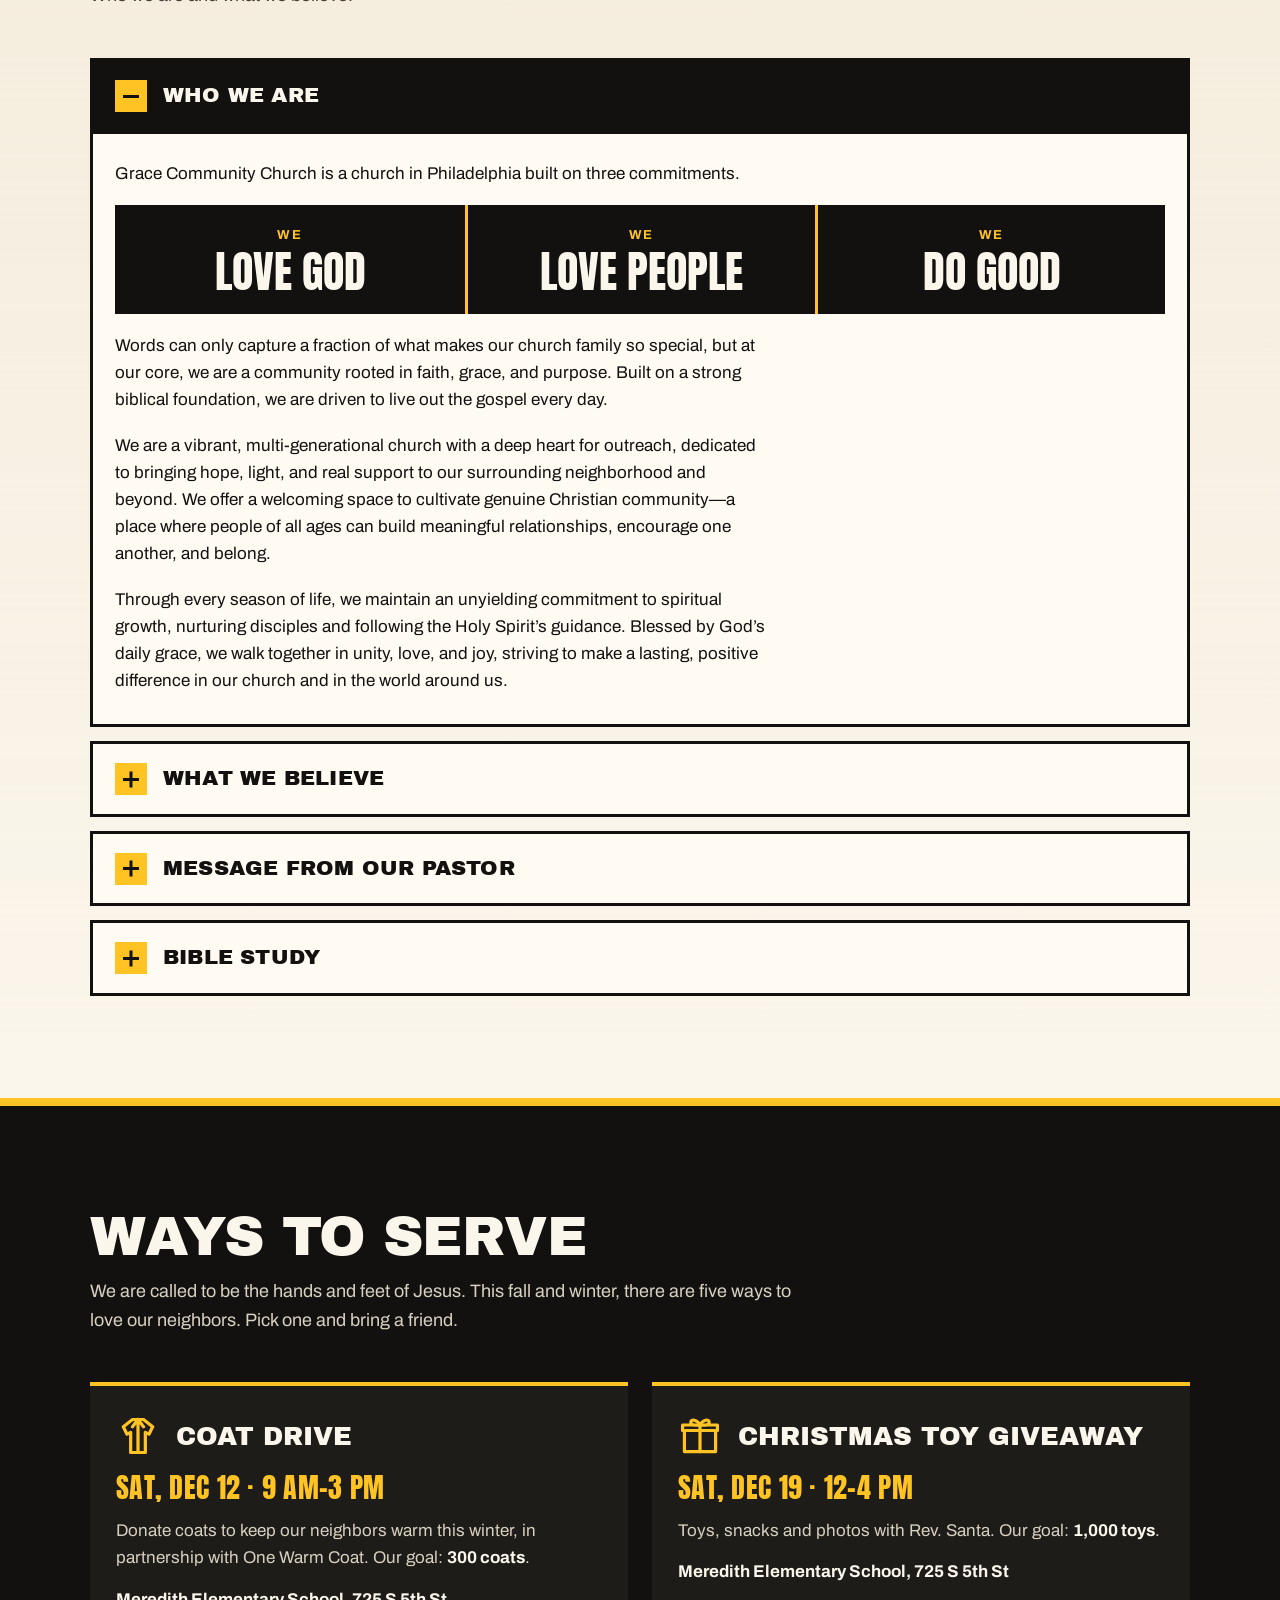
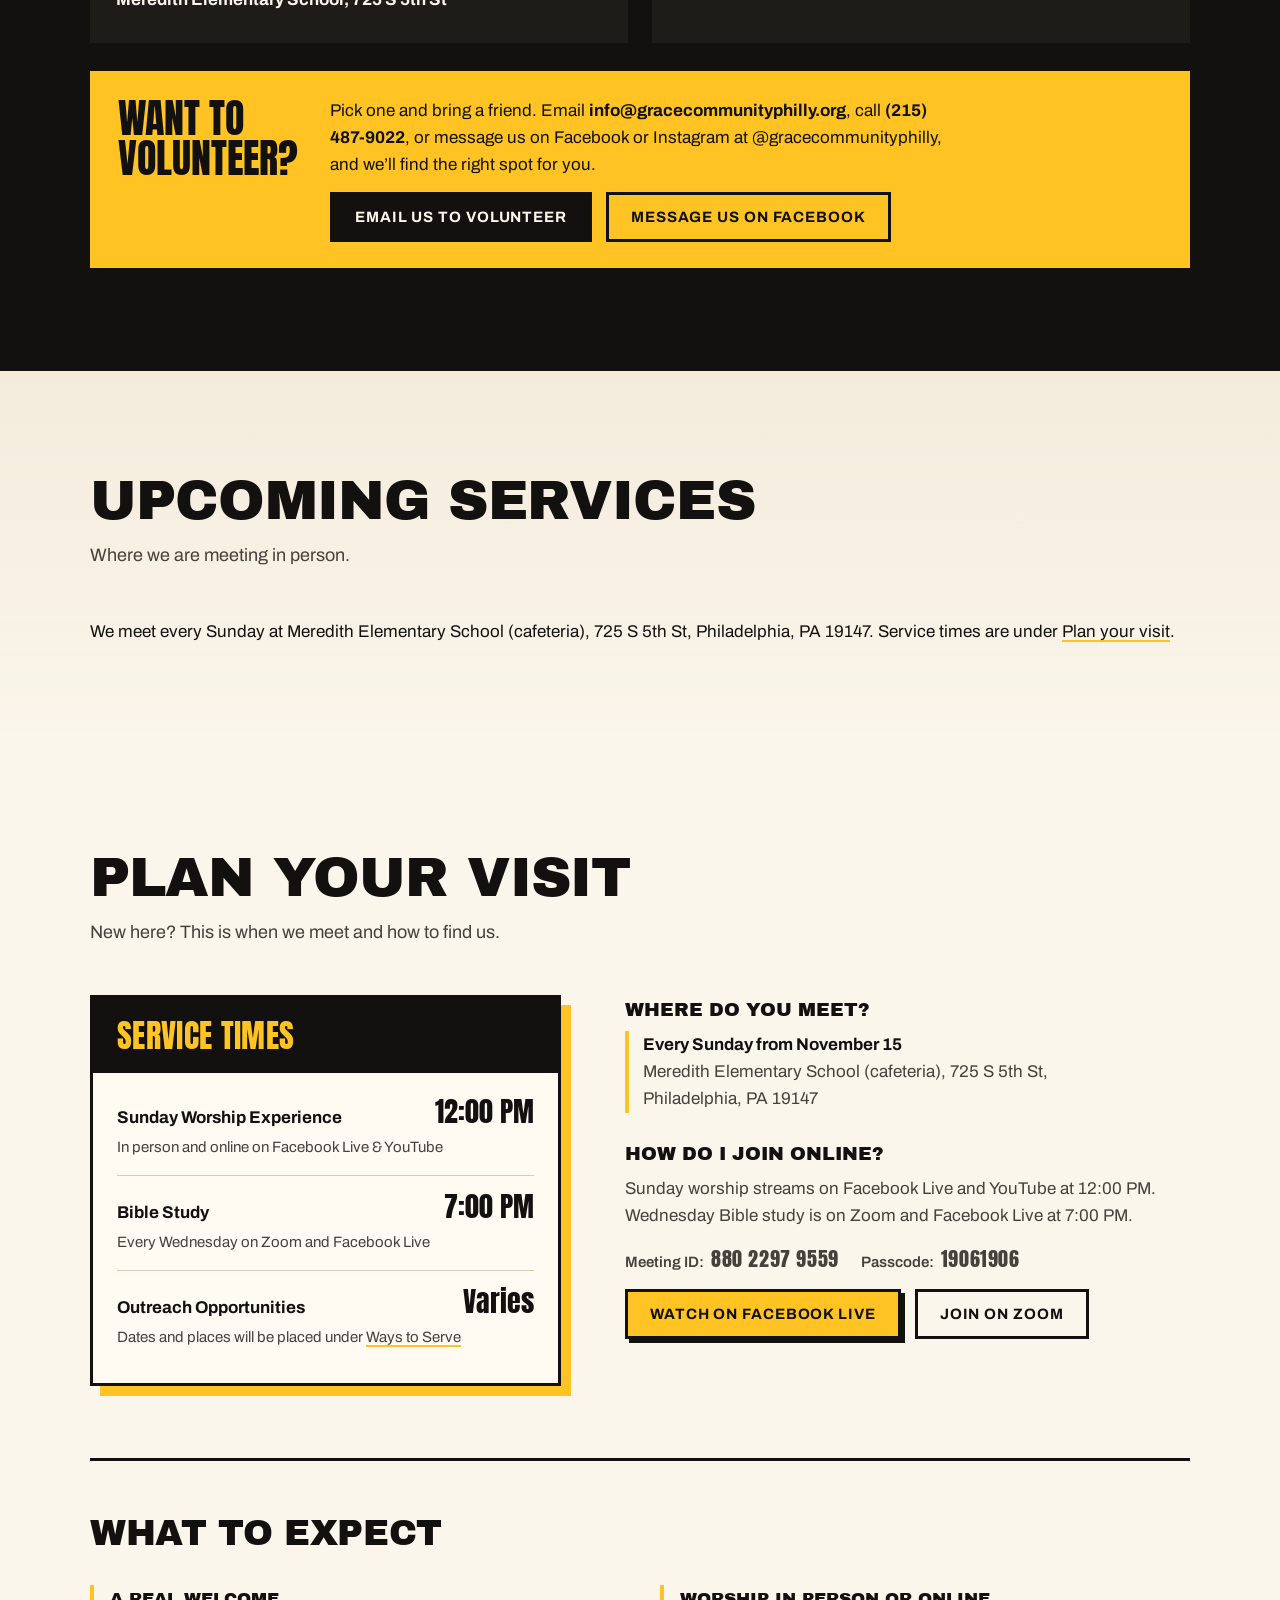
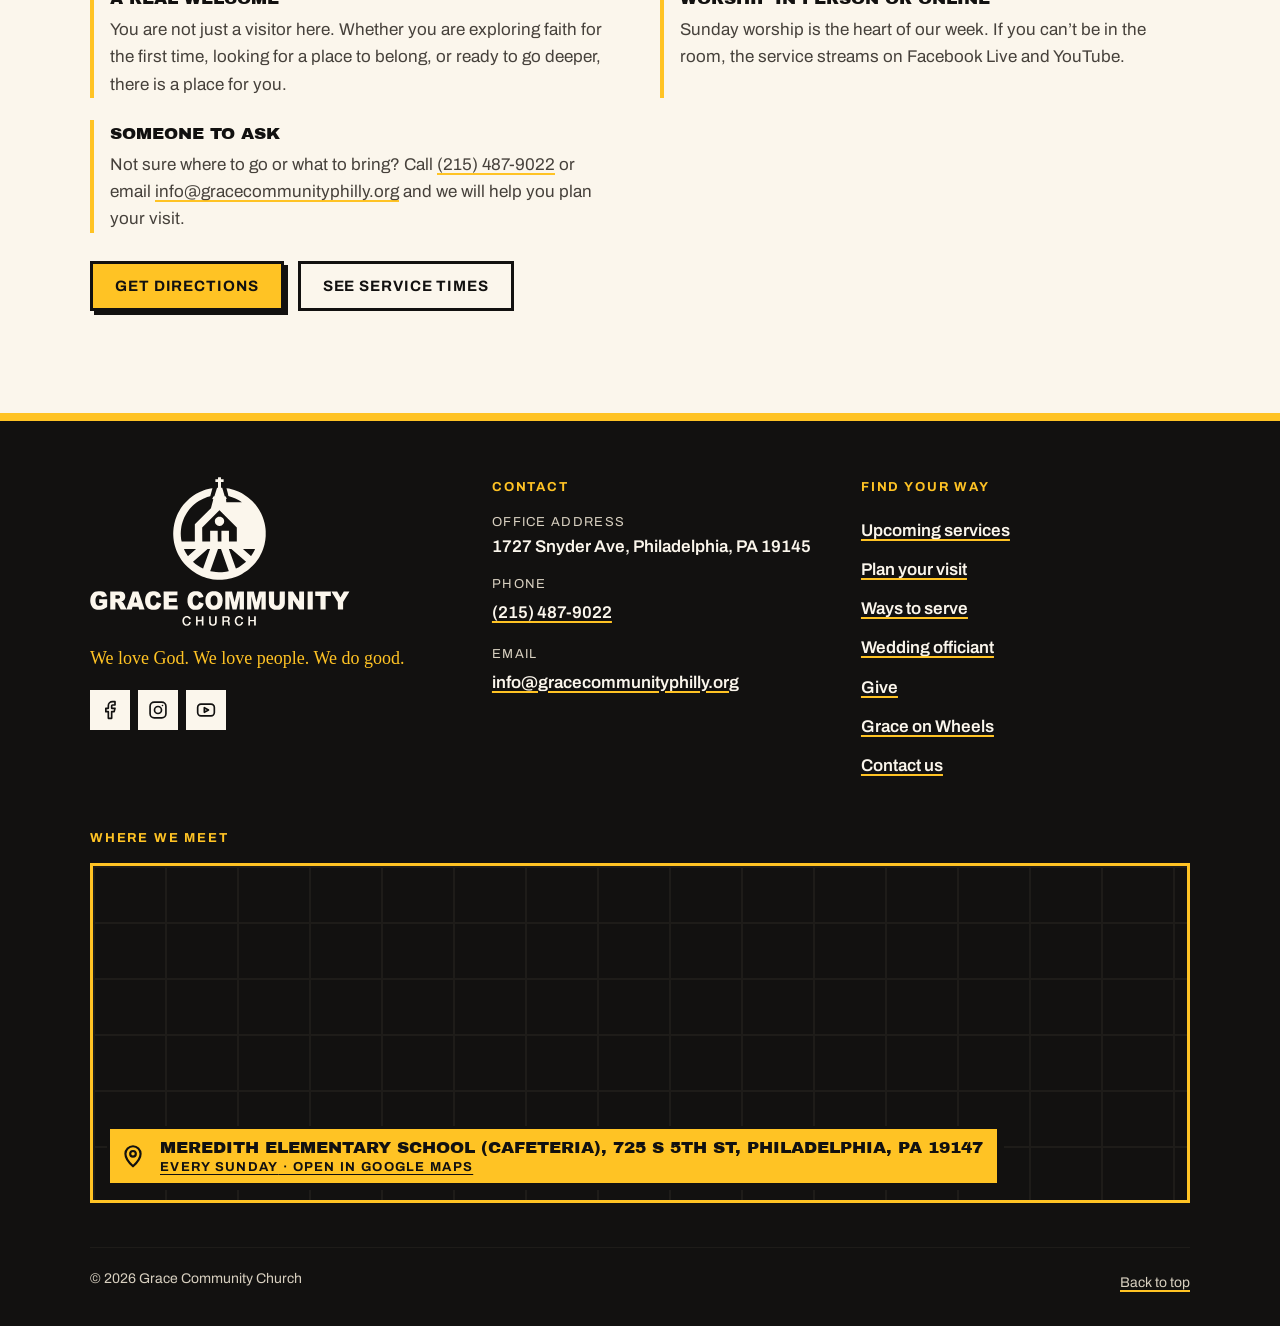
==== commit 8e2ce69d: "2026-11-10: Add wedding officiant page, ceremony questionnaire and photos New /wedding-officiant pag" ====
--- a/index.html
+++ b/index.html
@@ -126,6 +126,7 @@
         <li class="d-1"><a href="#about">About<span class="m-txt"> Grace</span></a></li>
         <li class="d-3"><a href="#upcoming">Upcoming<span class="m-txt"> services</span></a></li>
         <li class="d-2"><a href="#serve">Ways to serve</a></li>
+        <li class="m-only"><a href="/wedding-officiant">Weddings</a></li>
         <li class="soc-li d-6"><div class="soc-row"><div class="social">
           <a href="https://www.facebook.com/gracecommunityphilly/" target="_blank" rel="noopener" aria-label="Facebook (opens in a new tab)"><svg viewBox="0 0 24 24" aria-hidden="true"><path d="M18 2h-3a5 5 0 0 0-5 5v3H7v4h3v8h4v-8h3l1-4h-4V7a1 1 0 0 1 1-1h3z"/></svg></a>
           <a href="https://www.instagram.com/gracecommunityphilly/" target="_blank" rel="noopener" aria-label="Instagram (opens in a new tab)"><svg viewBox="0 0 24 24" aria-hidden="true"><rect x="2.5" y="2.5" width="19" height="19" rx="5"/><circle cx="12" cy="12" r="4.2"/><path d="M17.400 6.600h.01"/></svg></a>
@@ -634,6 +635,7 @@
           <li><a href="#upcoming">Upcoming services</a></li>
           <li><a href="#visit">Plan your visit</a></li>
           <li><a href="#serve">Ways to serve</a></li>
+          <li><a href="/wedding-officiant">Wedding officiant</a></li>
           <li><a href="/give">Give</a></li>
           <li><a href="/graceonwheels">Grace on Wheels</a></li>
           <li><a href="/contact">Contact us</a></li>
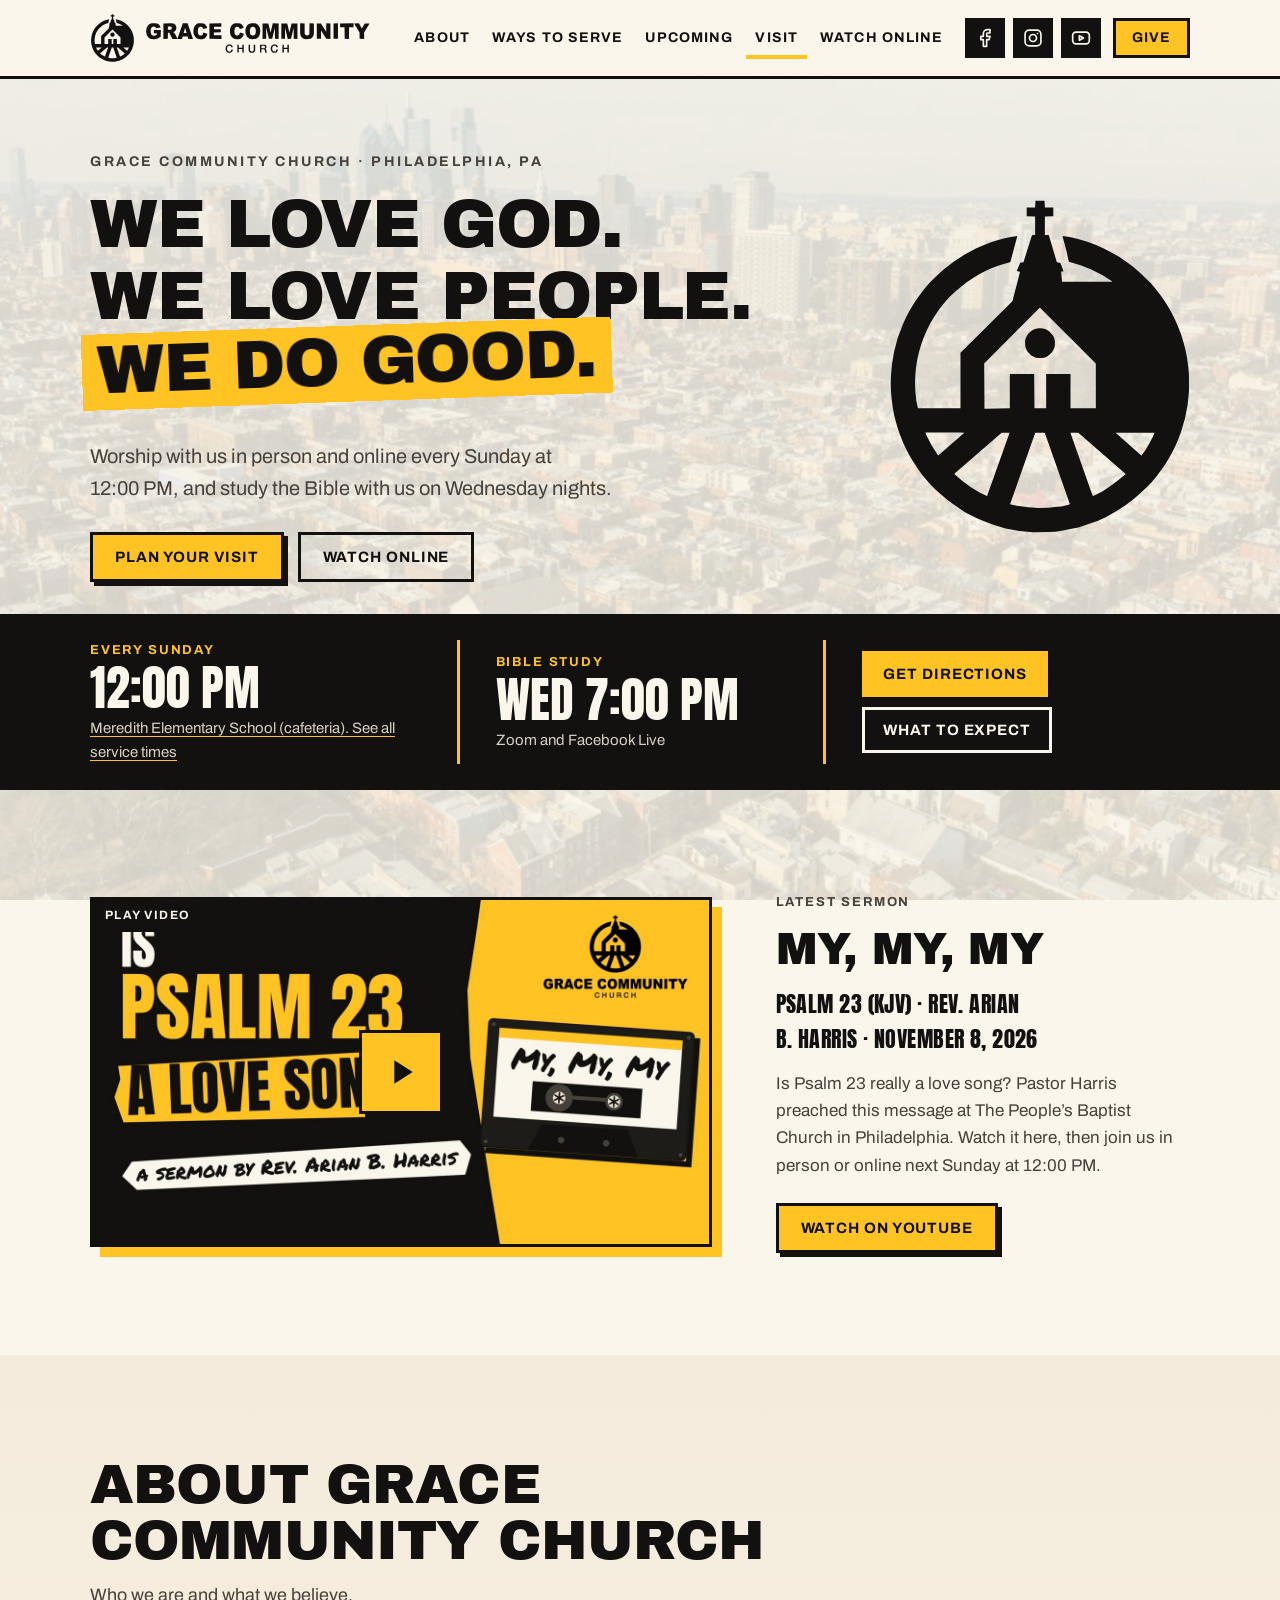
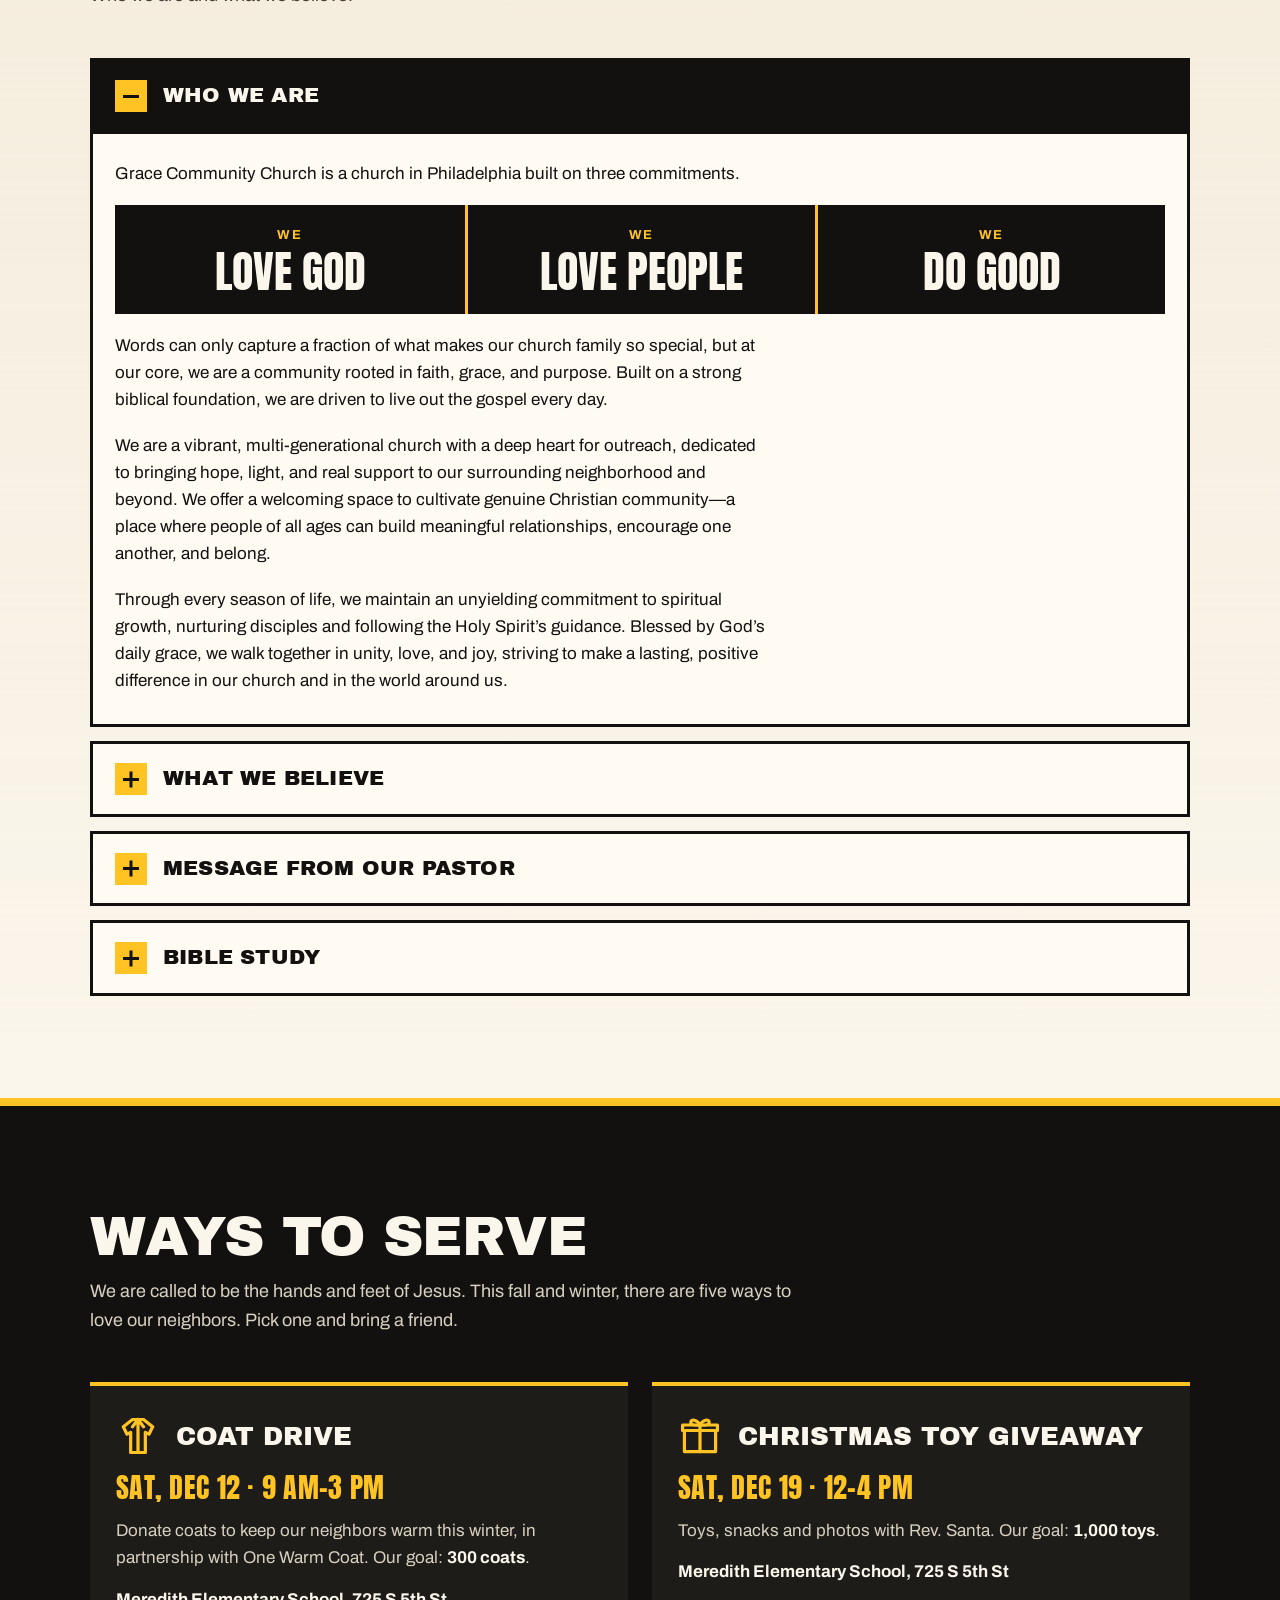
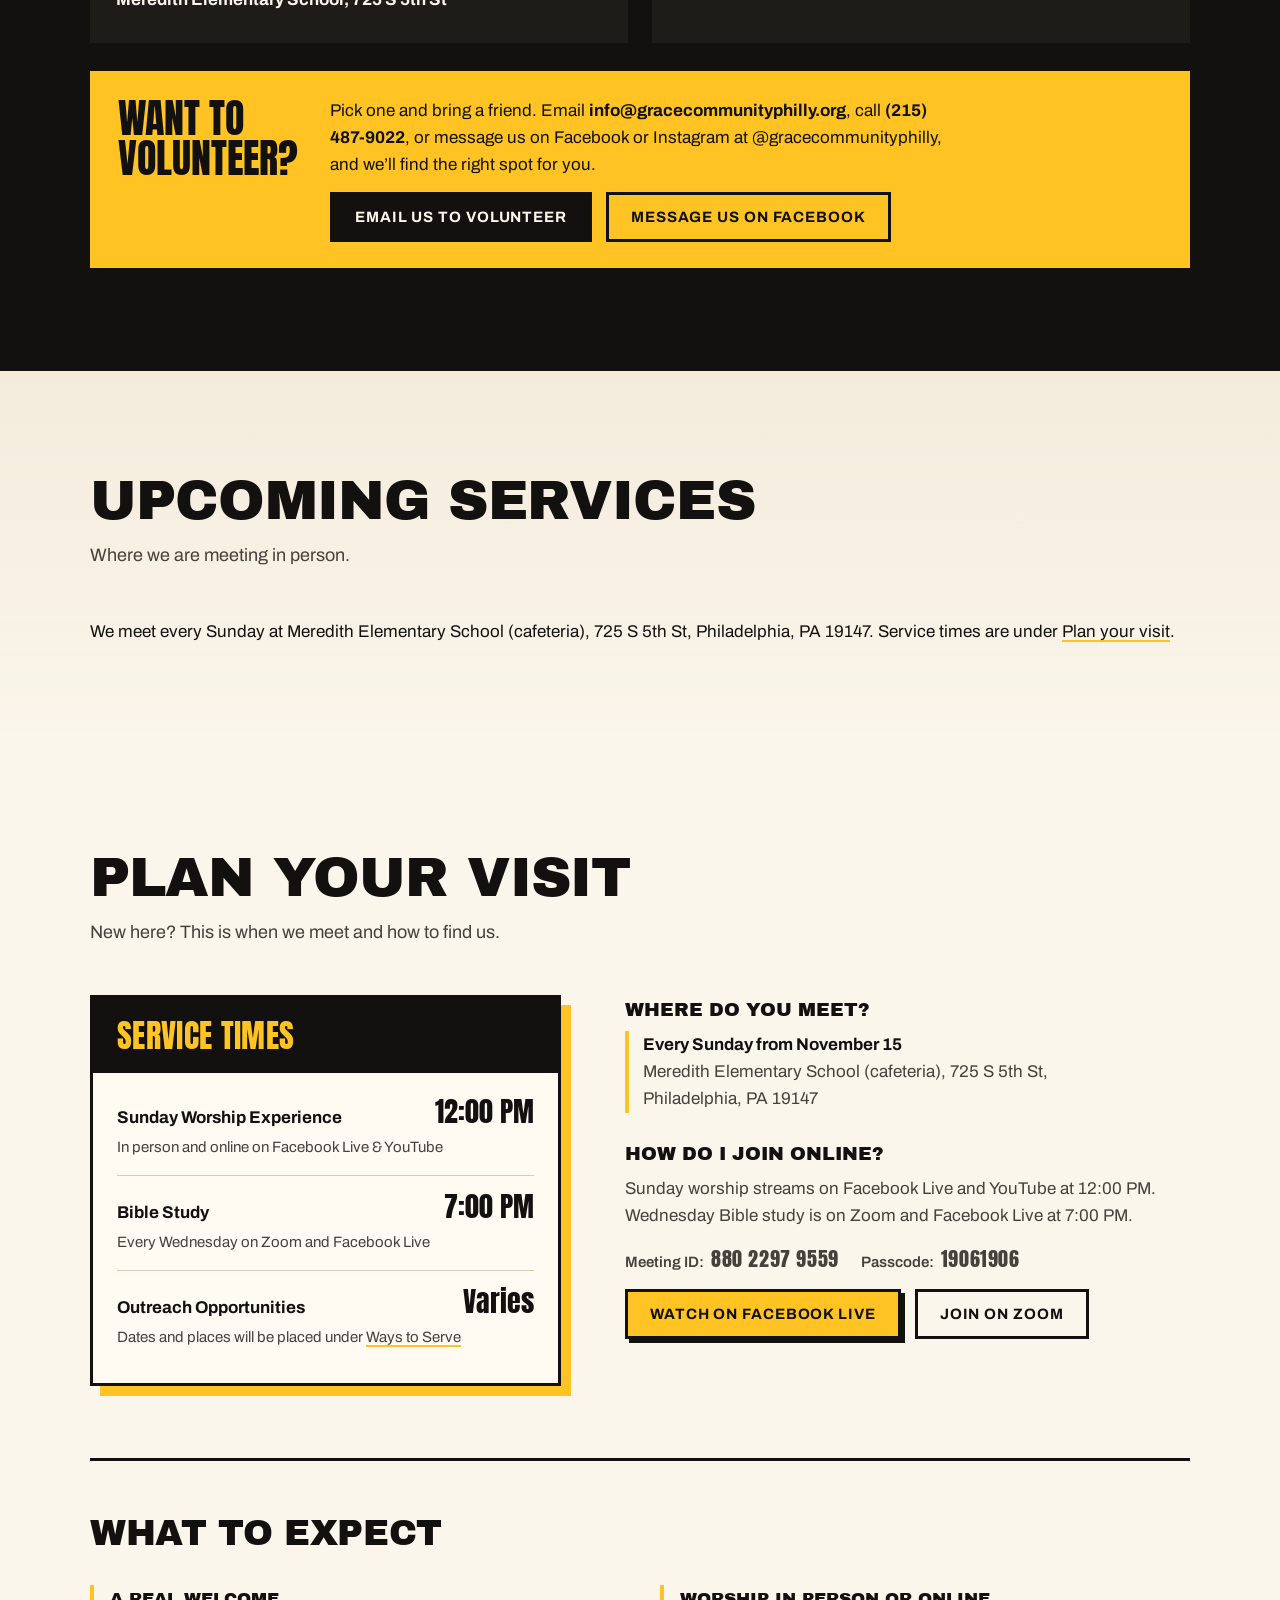
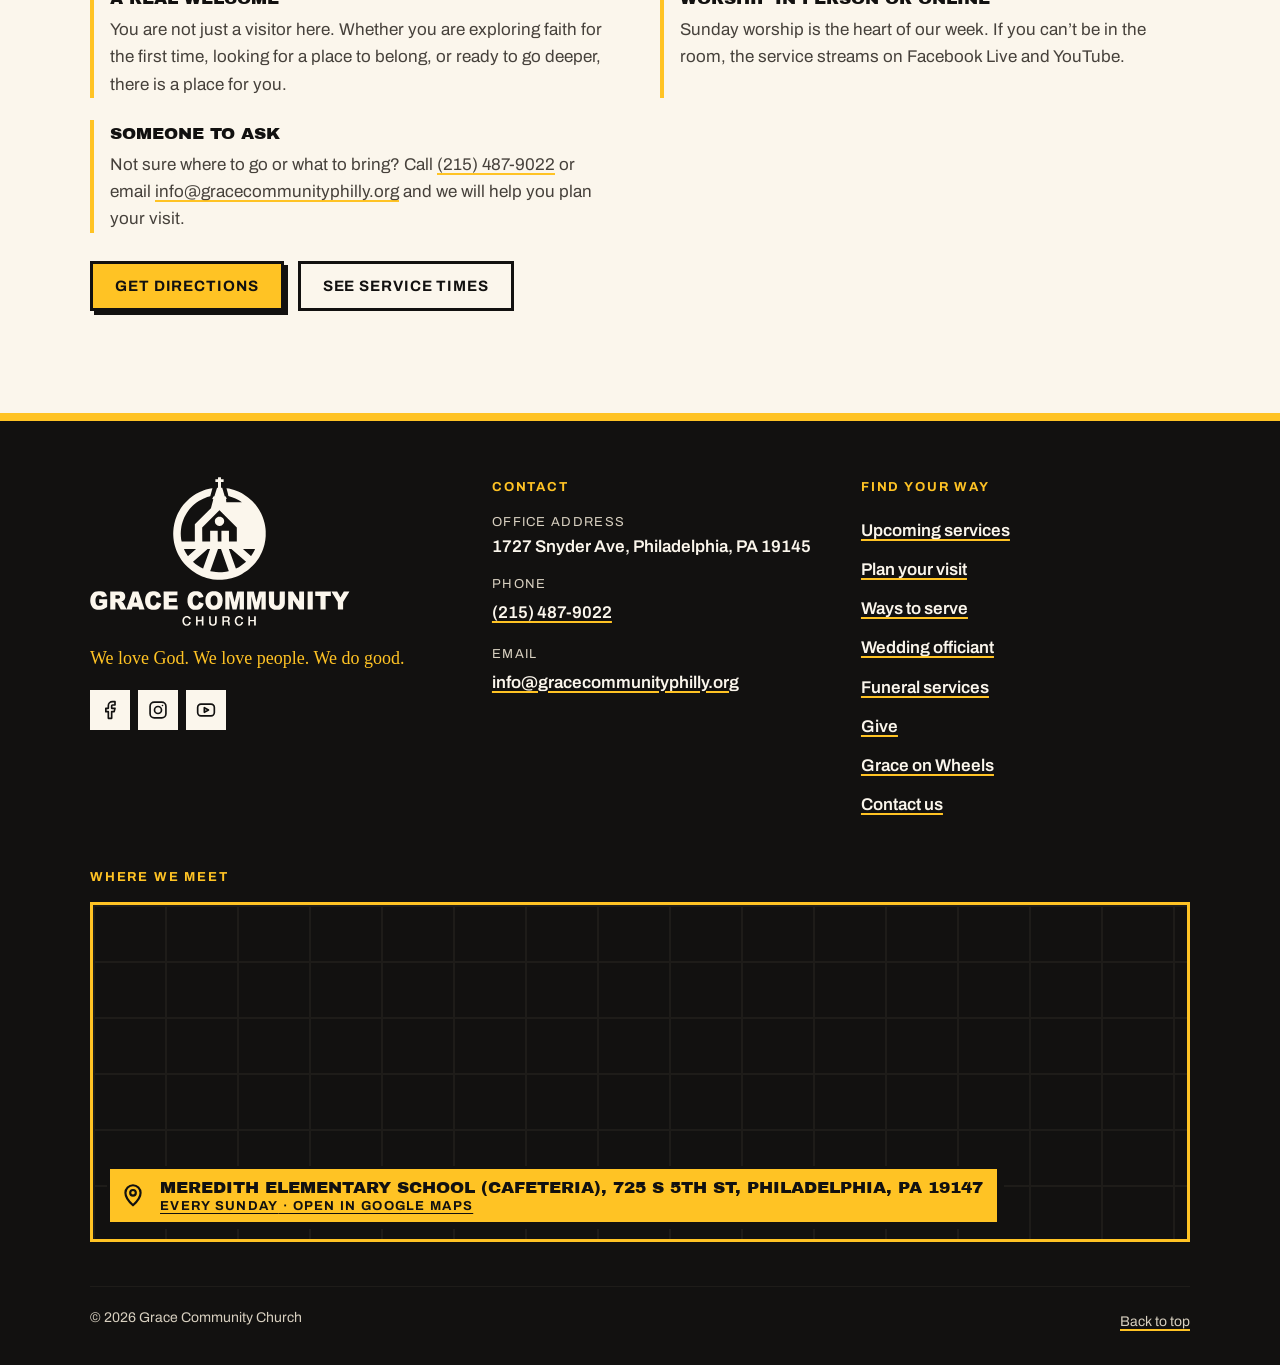
==== commit 7f016e1d: "2026-11-10: Add funeral services page; move Weddings and Funerals under Give in mobile menu New /fun" ====
--- a/index.html
+++ b/index.html
@@ -126,13 +126,14 @@
         <li class="d-1"><a href="#about">About<span class="m-txt"> Grace</span></a></li>
         <li class="d-3"><a href="#upcoming">Upcoming<span class="m-txt"> services</span></a></li>
         <li class="d-2"><a href="#serve">Ways to serve</a></li>
-        <li class="m-only"><a href="/wedding-officiant">Weddings</a></li>
         <li class="soc-li d-6"><div class="soc-row"><div class="social">
           <a href="https://www.facebook.com/gracecommunityphilly/" target="_blank" rel="noopener" aria-label="Facebook (opens in a new tab)"><svg viewBox="0 0 24 24" aria-hidden="true"><path d="M18 2h-3a5 5 0 0 0-5 5v3H7v4h3v8h4v-8h3l1-4h-4V7a1 1 0 0 1 1-1h3z"/></svg></a>
           <a href="https://www.instagram.com/gracecommunityphilly/" target="_blank" rel="noopener" aria-label="Instagram (opens in a new tab)"><svg viewBox="0 0 24 24" aria-hidden="true"><rect x="2.5" y="2.5" width="19" height="19" rx="5"/><circle cx="12" cy="12" r="4.2"/><path d="M17.400 6.600h.01"/></svg></a>
           <a href="https://www.youtube.com/@GraceCommunityPhilly" target="_blank" rel="noopener" aria-label="YouTube (opens in a new tab)"><svg viewBox="0 0 24 24" aria-hidden="true"><rect x="2" y="5" width="20" height="14" rx="4"/><path d="M10 9.200v5.600l5-2.800z"/></svg></a>
         </div><a class="btn quiet bs-cta" href="#bible-study">Bible study</a></div></li>
         <li class="give-li d-7"><a class="btn" href="/give">Give</a></li>
+        <li class="m-only"><a href="/wedding-officiant">Weddings</a></li>
+        <li class="m-only"><a href="/funerals">Funerals</a></li>
       </ul>
     </nav>
   </div>
@@ -636,6 +637,7 @@
           <li><a href="#visit">Plan your visit</a></li>
           <li><a href="#serve">Ways to serve</a></li>
           <li><a href="/wedding-officiant">Wedding officiant</a></li>
+          <li><a href="/funerals">Funeral services</a></li>
           <li><a href="/give">Give</a></li>
           <li><a href="/graceonwheels">Grace on Wheels</a></li>
           <li><a href="/contact">Contact us</a></li>
